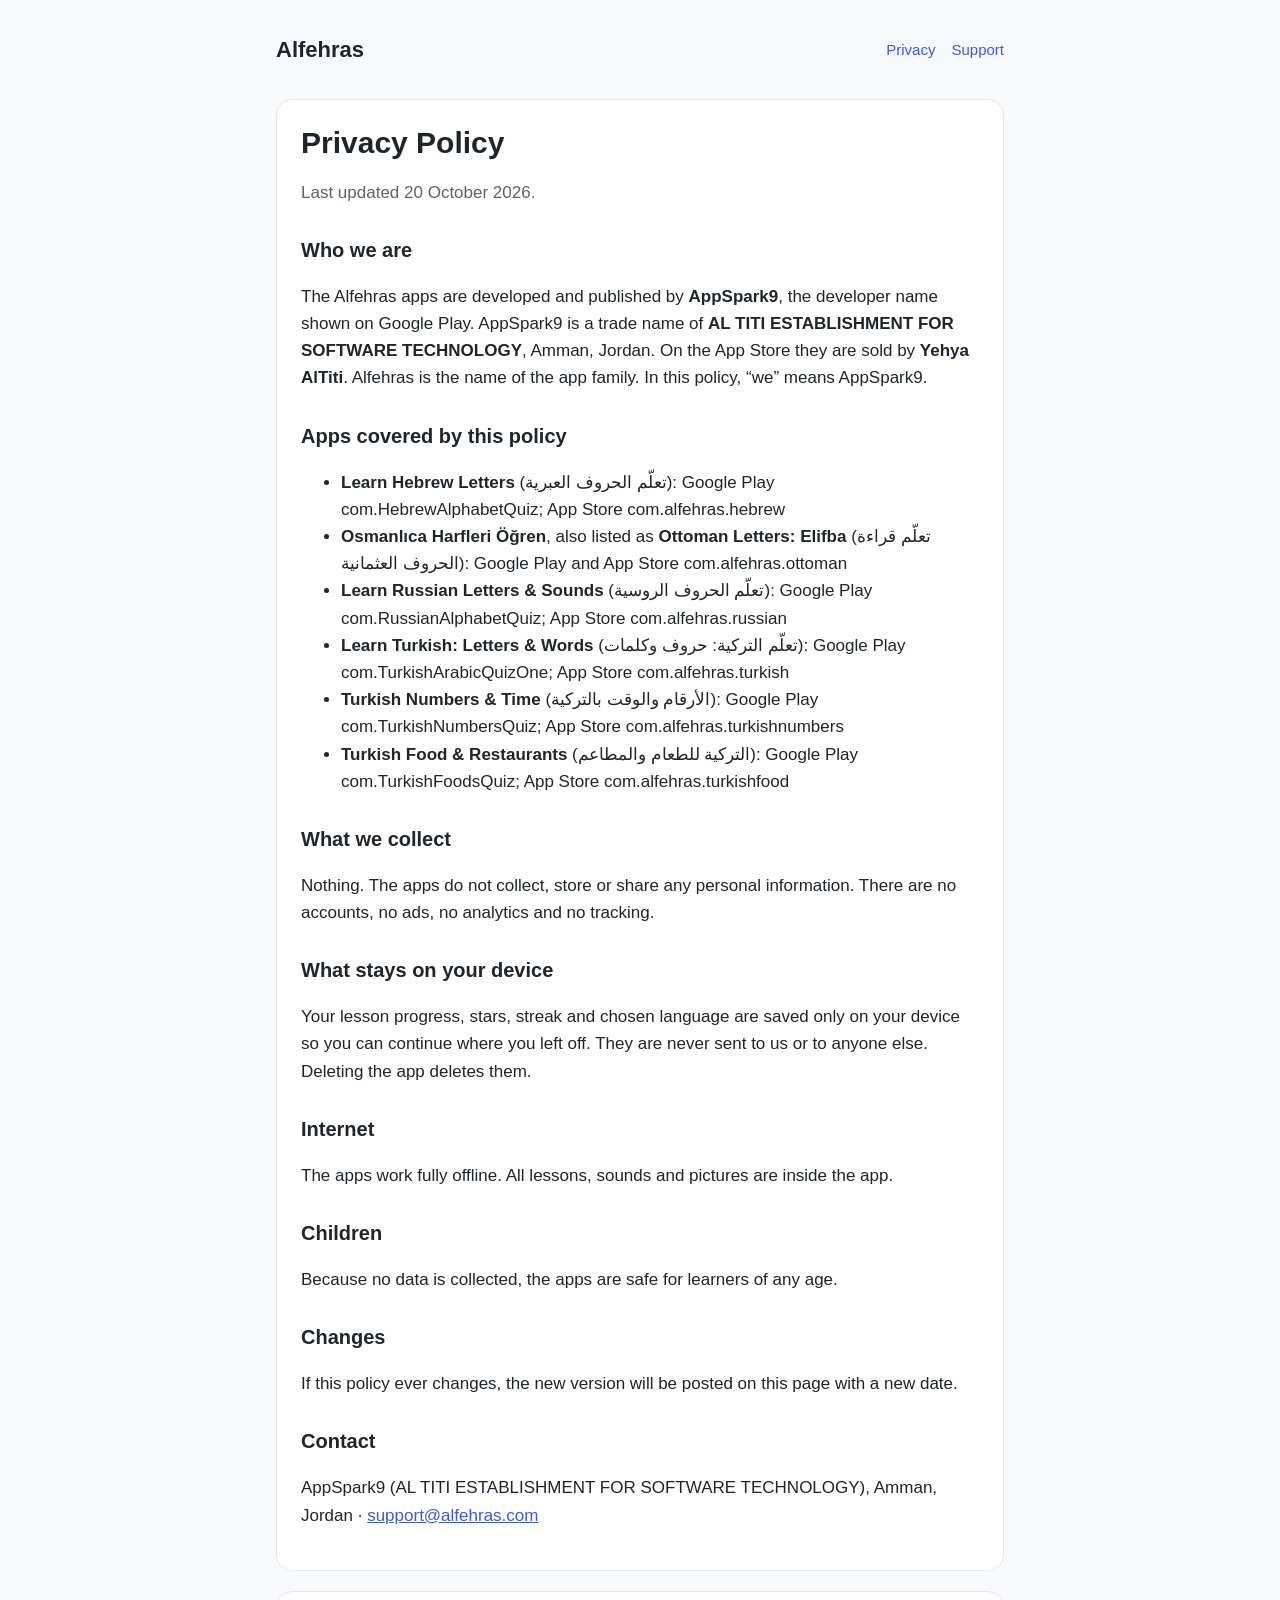
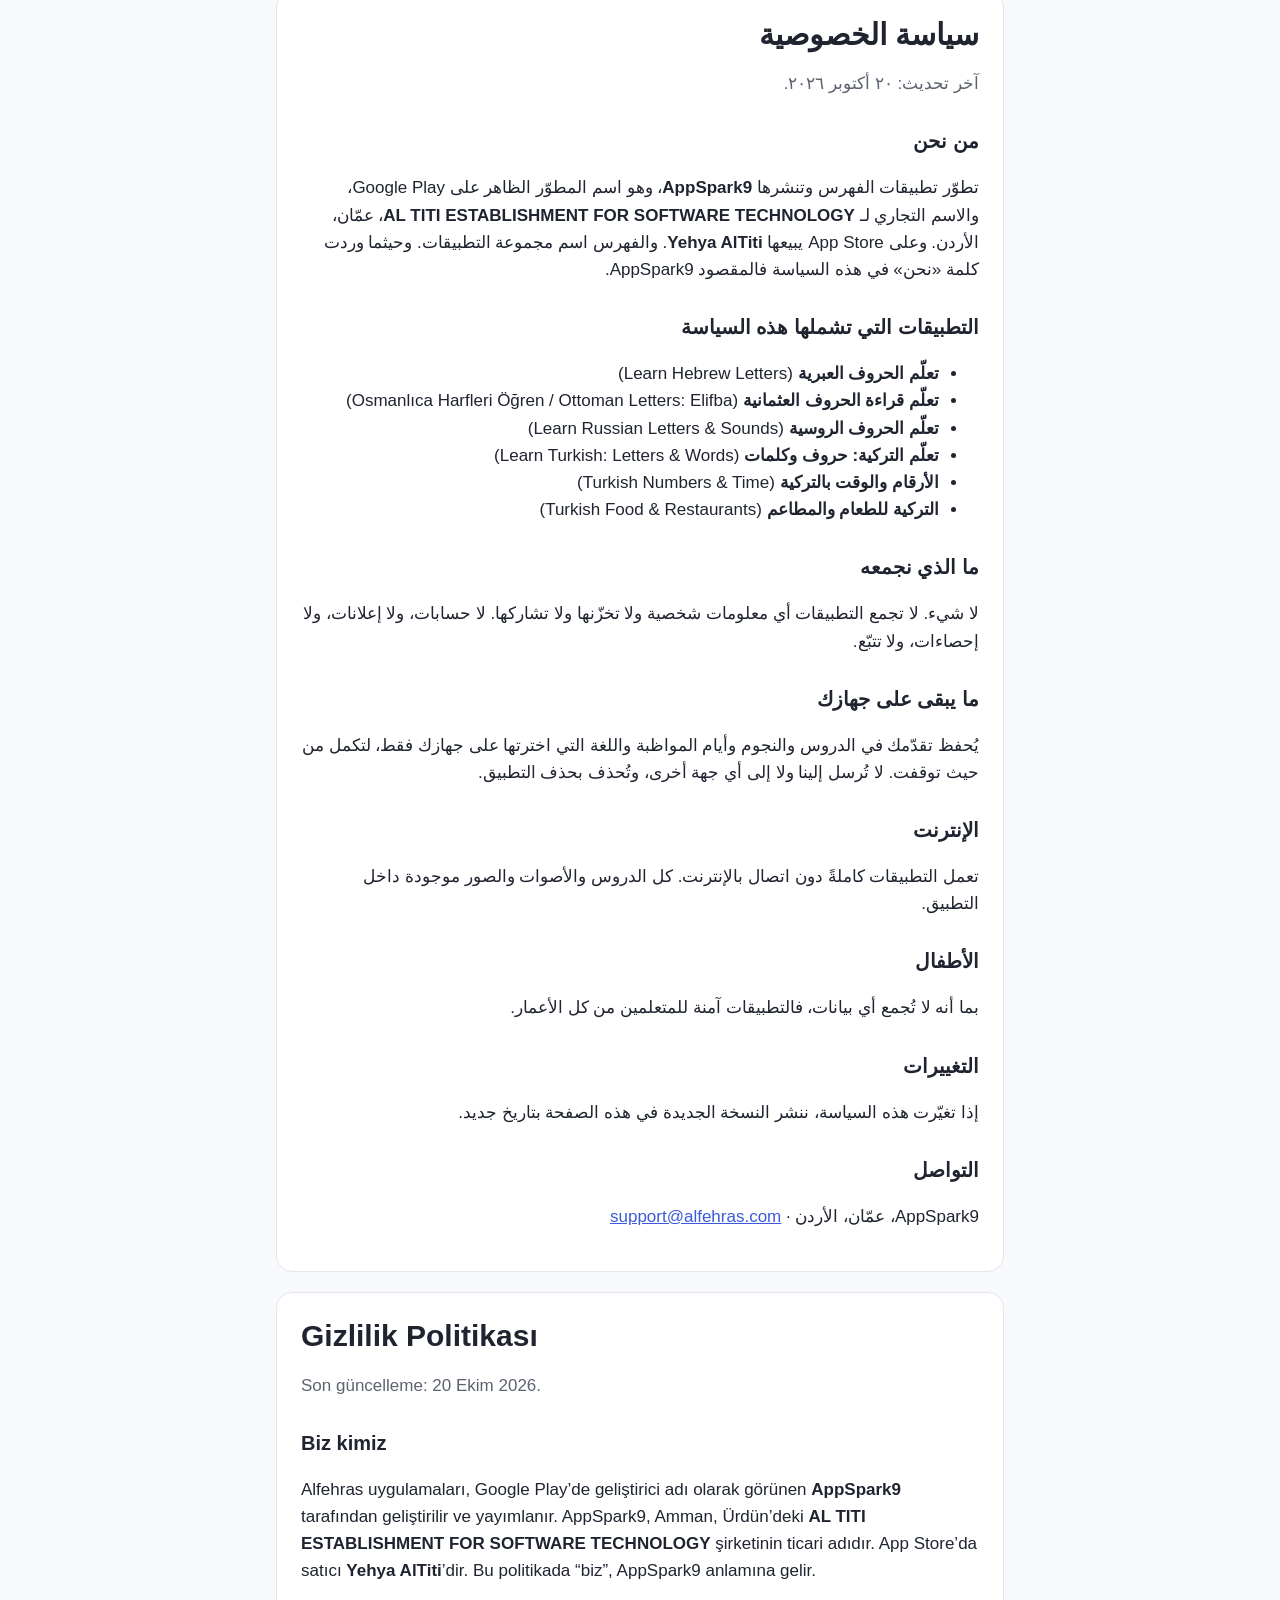
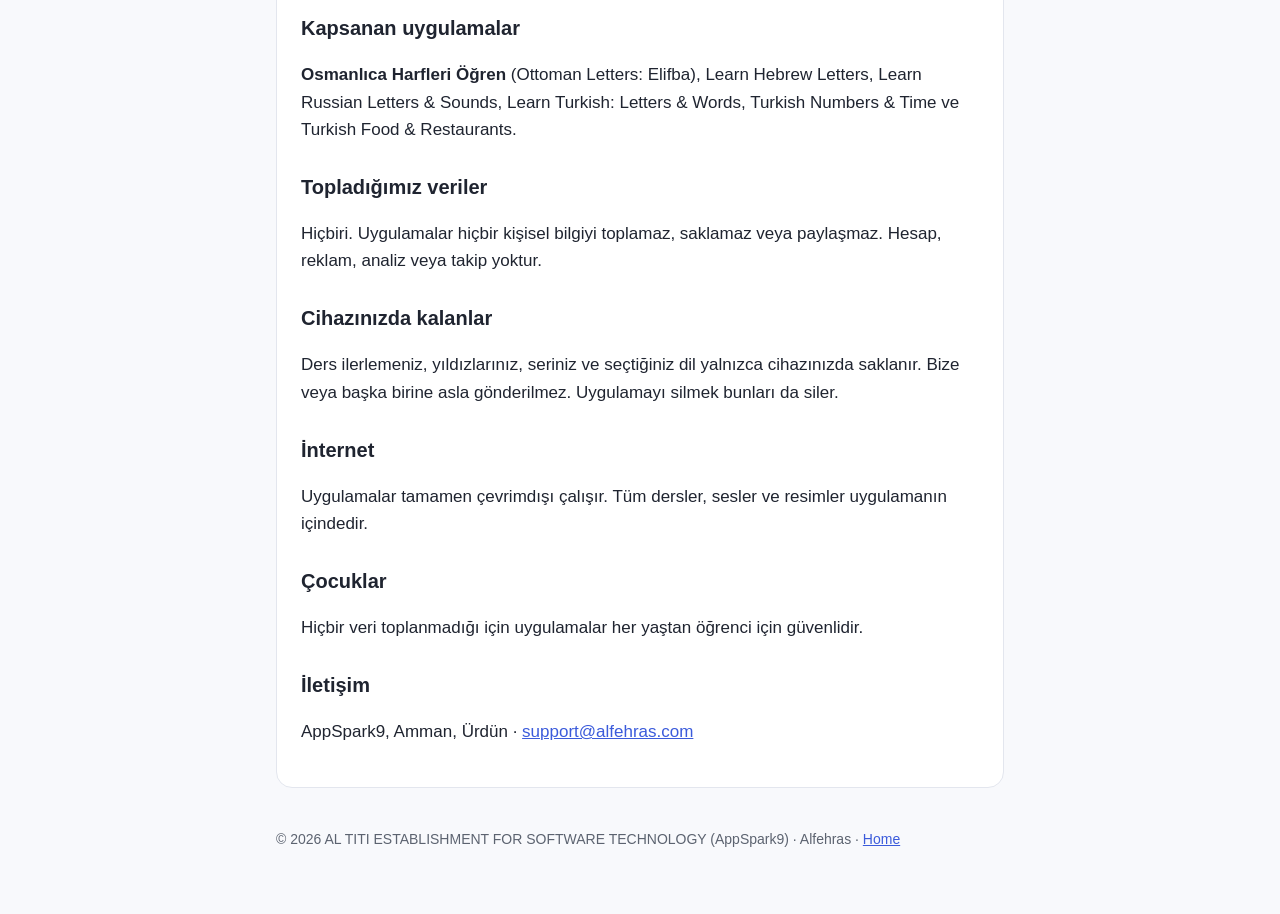
==== privacy/index.html @ f4e6ee9f "Privacy policy: add Turkish Numbers & Time and Turkish Food & Restaurants Co-Authored-By: Claude Opu" ====
<!doctype html>
<html lang="en">
<head>
<meta charset="utf-8">
<meta name="viewport" content="width=device-width, initial-scale=1">
<title>Privacy Policy</title>
<meta name="description" content="Privacy policy for the Alfehras learning apps by AppSpark9: Learn Hebrew Letters, Osmanlıca Harfleri Öğren (Ottoman Letters: Elifba), Learn Russian Letters & Sounds, Learn Turkish: Letters & Words, Turkish Numbers & Time, Turkish Food & Restaurants.">
<link rel="stylesheet" href="/style.css">
</head>
<body>
<main>
<header><a class="brand" href="/">Alfehras</a><nav><a href="/privacy/">Privacy</a><a href="/support/">Support</a></nav></header>

<section class="lang" lang="en">
<h1>Privacy Policy</h1>
<p class="muted">Last updated 20 October 2026.</p>
<h2>Who we are</h2>
<p>The Alfehras apps are developed and published by <strong>AppSpark9</strong>, the developer name shown on Google Play. AppSpark9 is a trade name of <strong>AL TITI ESTABLISHMENT FOR SOFTWARE TECHNOLOGY</strong>, Amman, Jordan. On the App Store they are sold by <strong>Yehya AlTiti</strong>. Alfehras is the name of the app family. In this policy, “we” means AppSpark9.</p>
<h2>Apps covered by this policy</h2>
<ul>
<li><strong>Learn Hebrew Letters</strong> (<span lang="ar" dir="rtl">تعلّم الحروف العبرية</span>): Google Play com.HebrewAlphabetQuiz; App Store com.alfehras.hebrew</li>
<li><strong>Osmanlıca Harfleri Öğren</strong>, also listed as <strong>Ottoman Letters: Elifba</strong> (<span lang="ar" dir="rtl">تعلّم قراءة الحروف العثمانية</span>): Google Play and App Store com.alfehras.ottoman</li>
<li><strong>Learn Russian Letters &amp; Sounds</strong> (<span lang="ar" dir="rtl">تعلّم الحروف الروسية</span>): Google Play com.RussianAlphabetQuiz; App Store com.alfehras.russian</li>
<li><strong>Learn Turkish: Letters &amp; Words</strong> (<span lang="ar" dir="rtl">تعلّم التركية: حروف وكلمات</span>): Google Play com.TurkishArabicQuizOne; App Store com.alfehras.turkish</li>
<li><strong>Turkish Numbers &amp; Time</strong> (<span lang="ar" dir="rtl">الأرقام والوقت بالتركية</span>): Google Play com.TurkishNumbersQuiz; App Store com.alfehras.turkishnumbers</li>
<li><strong>Turkish Food &amp; Restaurants</strong> (<span lang="ar" dir="rtl">التركية للطعام والمطاعم</span>): Google Play com.TurkishFoodsQuiz; App Store com.alfehras.turkishfood</li>
</ul>
<h2>What we collect</h2>
<p>Nothing. The apps do not collect, store or share any personal information. There are no accounts, no ads, no analytics and no tracking.</p>
<h2>What stays on your device</h2>
<p>Your lesson progress, stars, streak and chosen language are saved only on your device so you can continue where you left off. They are never sent to us or to anyone else. Deleting the app deletes them.</p>
<h2>Internet</h2>
<p>The apps work fully offline. All lessons, sounds and pictures are inside the app.</p>
<h2>Children</h2>
<p>Because no data is collected, the apps are safe for learners of any age.</p>
<h2>Changes</h2>
<p>If this policy ever changes, the new version will be posted on this page with a new date.</p>
<h2>Contact</h2>
<p>AppSpark9 (AL TITI ESTABLISHMENT FOR SOFTWARE TECHNOLOGY), Amman, Jordan · <a href="mailto:support@alfehras.com">support@alfehras.com</a></p>
</section>

<section class="lang" lang="ar" dir="rtl">
<h1>سياسة الخصوصية</h1>
<p class="muted">آخر تحديث: ٢٠ أكتوبر ٢٠٢٦.</p>
<h2>من نحن</h2>
<p>تطوّر تطبيقات الفهرس وتنشرها <strong>AppSpark9</strong>، وهو اسم المطوّر الظاهر على Google Play، والاسم التجاري لـ <strong>AL TITI ESTABLISHMENT FOR SOFTWARE TECHNOLOGY</strong>، عمّان، الأردن. وعلى App Store يبيعها <strong>Yehya AlTiti</strong>. والفهرس اسم مجموعة التطبيقات. وحيثما وردت كلمة «نحن» في هذه السياسة فالمقصود AppSpark9.</p>
<h2>التطبيقات التي تشملها هذه السياسة</h2>
<ul>
<li><strong>تعلّم الحروف العبرية</strong> (Learn Hebrew Letters)</li>
<li><strong>تعلّم قراءة الحروف العثمانية</strong> (Osmanlıca Harfleri Öğren / Ottoman Letters: Elifba)</li>
<li><strong>تعلّم الحروف الروسية</strong> (Learn Russian Letters &amp; Sounds)</li>
<li><strong>تعلّم التركية: حروف وكلمات</strong> (Learn Turkish: Letters &amp; Words)</li>
<li><strong>الأرقام والوقت بالتركية</strong> (Turkish Numbers &amp; Time)</li>
<li><strong>التركية للطعام والمطاعم</strong> (Turkish Food &amp; Restaurants)</li>
</ul>
<h2>ما الذي نجمعه</h2>
<p>لا شيء. لا تجمع التطبيقات أي معلومات شخصية ولا تخزّنها ولا تشاركها. لا حسابات، ولا إعلانات، ولا إحصاءات، ولا تتبّع.</p>
<h2>ما يبقى على جهازك</h2>
<p>يُحفظ تقدّمك في الدروس والنجوم وأيام المواظبة واللغة التي اخترتها على جهازك فقط، لتكمل من حيث توقفت. لا تُرسل إلينا ولا إلى أي جهة أخرى، وتُحذف بحذف التطبيق.</p>
<h2>الإنترنت</h2>
<p>تعمل التطبيقات كاملةً دون اتصال بالإنترنت. كل الدروس والأصوات والصور موجودة داخل التطبيق.</p>
<h2>الأطفال</h2>
<p>بما أنه لا تُجمع أي بيانات، فالتطبيقات آمنة للمتعلمين من كل الأعمار.</p>
<h2>التغييرات</h2>
<p>إذا تغيّرت هذه السياسة، ننشر النسخة الجديدة في هذه الصفحة بتاريخ جديد.</p>
<h2>التواصل</h2>
<p>AppSpark9، عمّان، الأردن · <a href="mailto:support@alfehras.com">support@alfehras.com</a></p>
</section>

<section class="lang" lang="tr">
<h1>Gizlilik Politikası</h1>
<p class="muted">Son güncelleme: 20 Ekim 2026.</p>
<h2>Biz kimiz</h2>
<p>Alfehras uygulamaları, Google Play’de geliştirici adı olarak görünen <strong>AppSpark9</strong> tarafından geliştirilir ve yayımlanır. AppSpark9, Amman, Ürdün’deki <strong>AL TITI ESTABLISHMENT FOR SOFTWARE TECHNOLOGY</strong> şirketinin ticari adıdır. App Store’da satıcı <strong>Yehya AlTiti</strong>’dir. Bu politikada “biz”, AppSpark9 anlamına gelir.</p>
<h2>Kapsanan uygulamalar</h2>
<p><strong>Osmanlıca Harfleri Öğren</strong> (Ottoman Letters: Elifba), Learn Hebrew Letters, Learn Russian Letters &amp; Sounds, Learn Turkish: Letters &amp; Words, Turkish Numbers &amp; Time ve Turkish Food &amp; Restaurants.</p>
<h2>Topladığımız veriler</h2>
<p>Hiçbiri. Uygulamalar hiçbir kişisel bilgiyi toplamaz, saklamaz veya paylaşmaz. Hesap, reklam, analiz veya takip yoktur.</p>
<h2>Cihazınızda kalanlar</h2>
<p>Ders ilerlemeniz, yıldızlarınız, seriniz ve seçtiğiniz dil yalnızca cihazınızda saklanır. Bize veya başka birine asla gönderilmez. Uygulamayı silmek bunları da siler.</p>
<h2>İnternet</h2>
<p>Uygulamalar tamamen çevrimdışı çalışır. Tüm dersler, sesler ve resimler uygulamanın içindedir.</p>
<h2>Çocuklar</h2>
<p>Hiçbir veri toplanmadığı için uygulamalar her yaştan öğrenci için güvenlidir.</p>
<h2>İletişim</h2>
<p>AppSpark9, Amman, Ürdün · <a href="mailto:support@alfehras.com">support@alfehras.com</a></p>
</section>

<footer>© 2026 AL TITI ESTABLISHMENT FOR SOFTWARE TECHNOLOGY (AppSpark9) · Alfehras · <a href="/">Home</a></footer>
</main>
</body>
</html>
---- style.css ----
:root { --blue: #3b5bdb; --ink: #1f2430; --muted: #5c6370; --soft: #e7ecff; --bg: #f8f9fc; --card: #fff; --line: #e3e6ee; }
@media (prefers-color-scheme: dark) {
  :root { --ink: #eef0f6; --muted: #a3a9b6; --soft: #26305a; --bg: #12151d; --card: #1b1f2a; --line: #2c3240; --blue: #7d96f0; }
}
* { box-sizing: border-box; }
body { margin: 0; background: var(--bg); color: var(--ink); font: 17px/1.6 -apple-system, "Segoe UI", Roboto, Arial, sans-serif; }
main { max-width: 760px; margin: 0 auto; padding: 32px 16px 64px; }
header { display: flex; align-items: center; justify-content: space-between; gap: 12px; margin-bottom: 32px; }
header a.brand { color: var(--ink); text-decoration: none; font-weight: 700; font-size: 22px; }
nav a { color: var(--blue); text-decoration: none; margin-inline-start: 16px; font-size: 15px; }
h1 { font-size: 30px; line-height: 1.25; margin: 0 0 8px; }
h2 { font-size: 20px; margin: 28px 0 8px; }
p, li { color: var(--ink); }
.muted { color: var(--muted); }
.lang { background: var(--card); border: 1px solid var(--line); border-radius: 16px; padding: 24px; margin: 20px 0; }
.lang[dir="rtl"] { font-family: -apple-system, "Geeza Pro", Tahoma, Arial, sans-serif; }
.apps { display: grid; gap: 12px; padding: 0; list-style: none; }
.apps li { display: flex; align-items: center; gap: 14px; background: var(--card); border: 1px solid var(--line); border-radius: 14px; padding: 14px; }
.apps .glyph { flex: none; width: 52px; height: 52px; border-radius: 12px; background: var(--soft); color: var(--blue); display: grid; place-items: center; font-size: 28px; font-weight: 700; }
.apps .soon { color: var(--muted); font-size: 14px; }
a { color: var(--blue); }
footer { margin-top: 40px; color: var(--muted); font-size: 14px; }
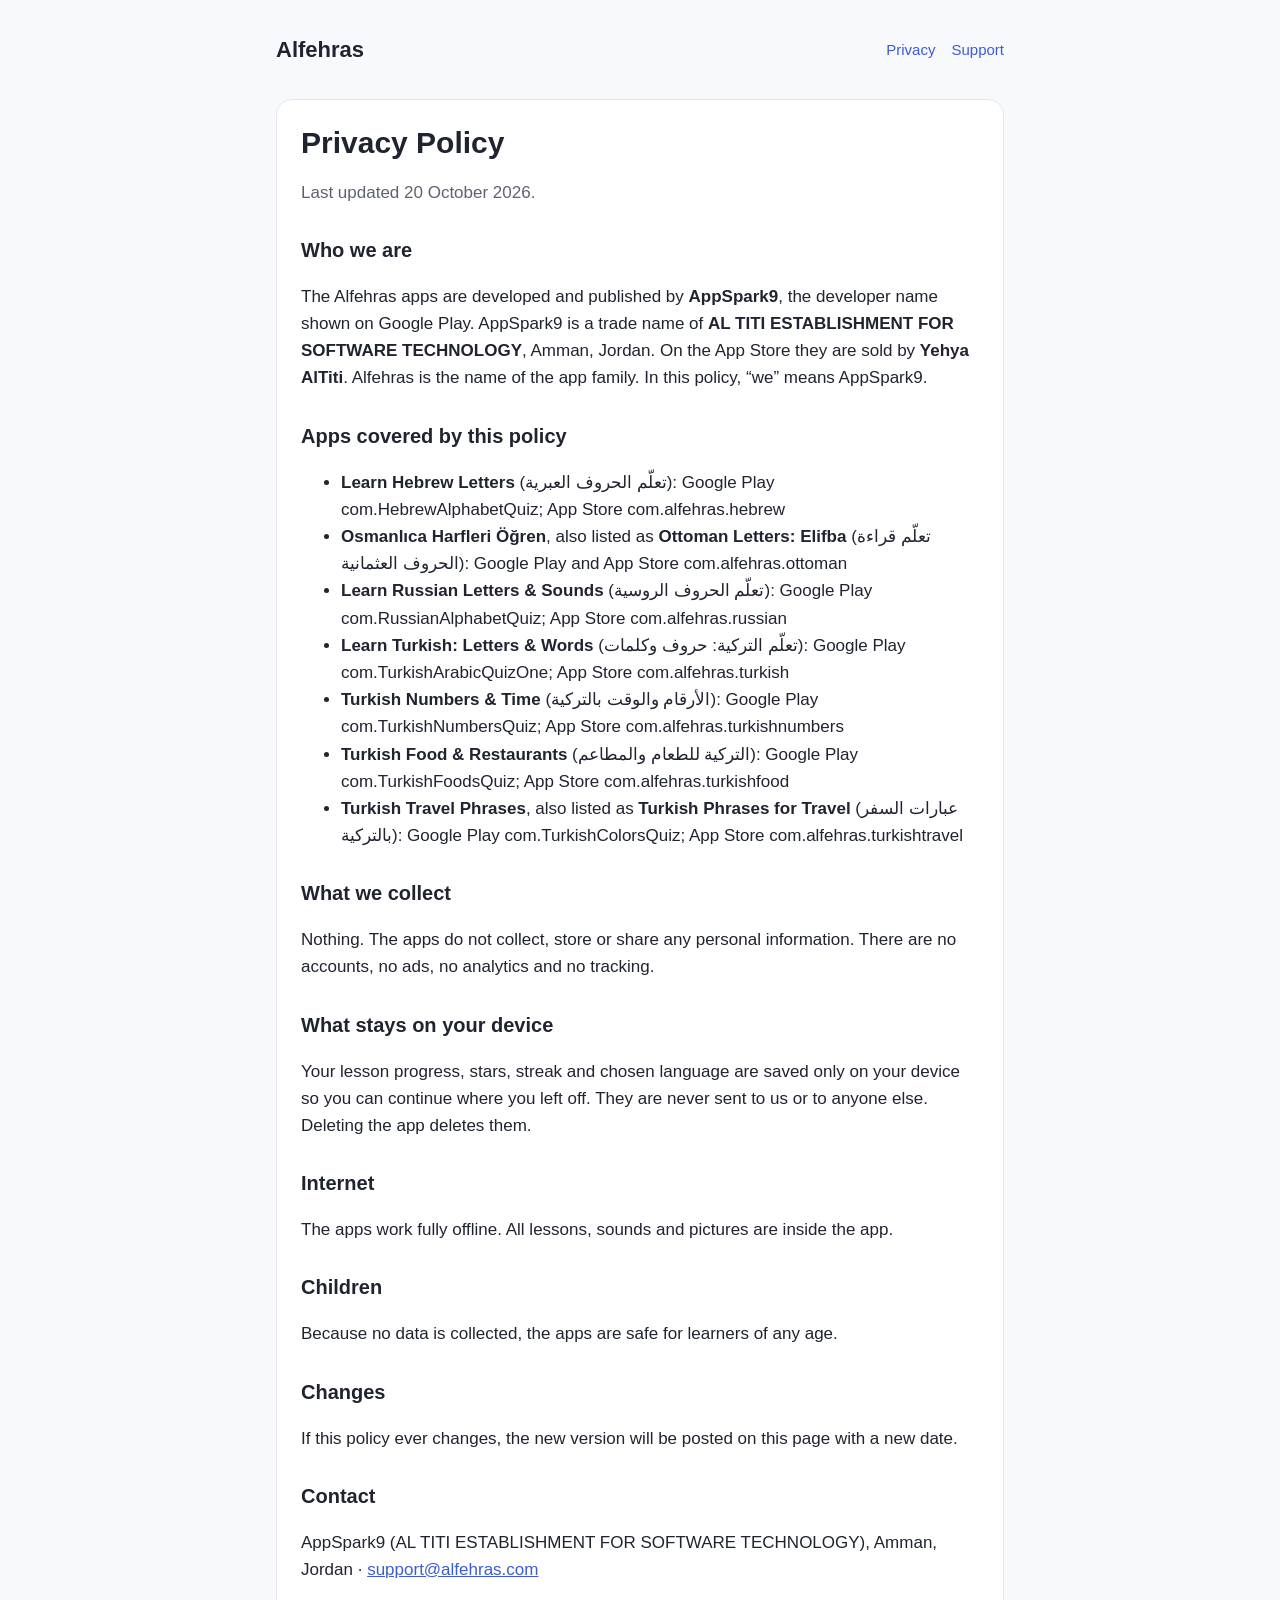
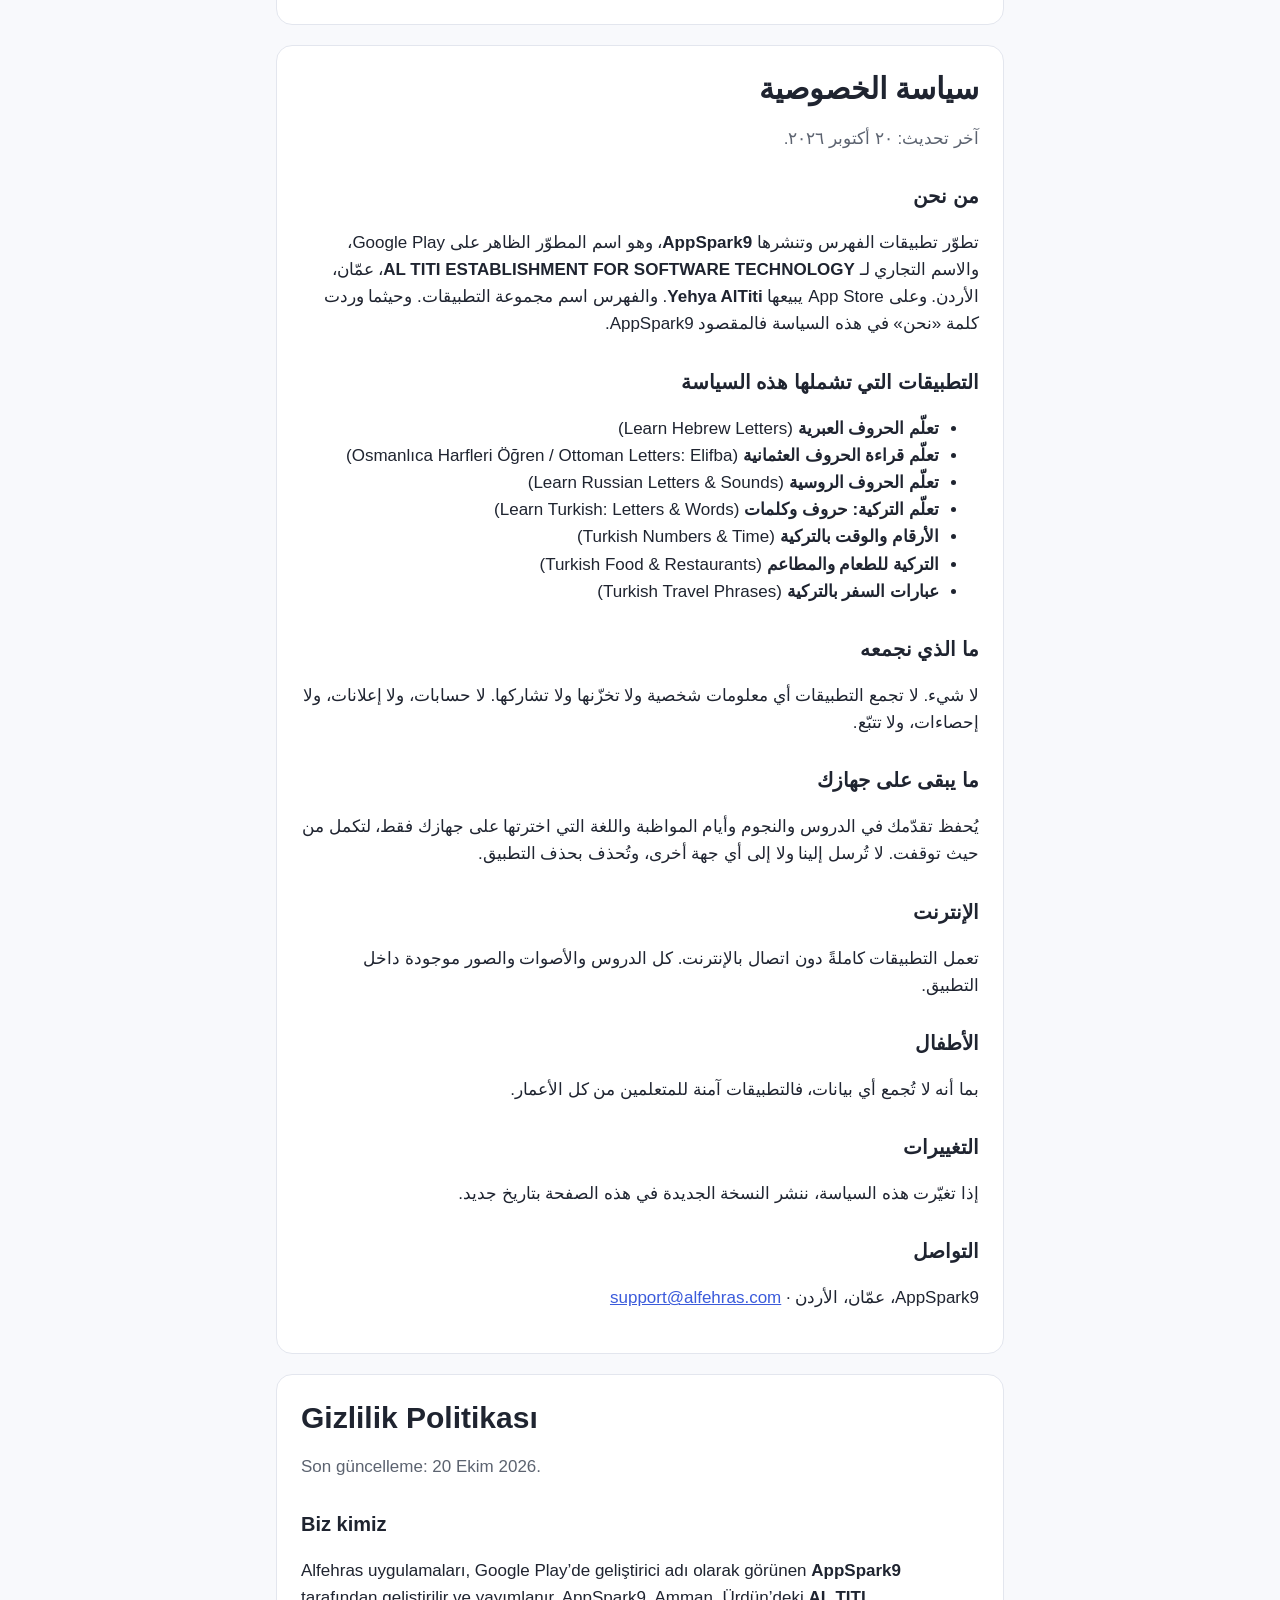
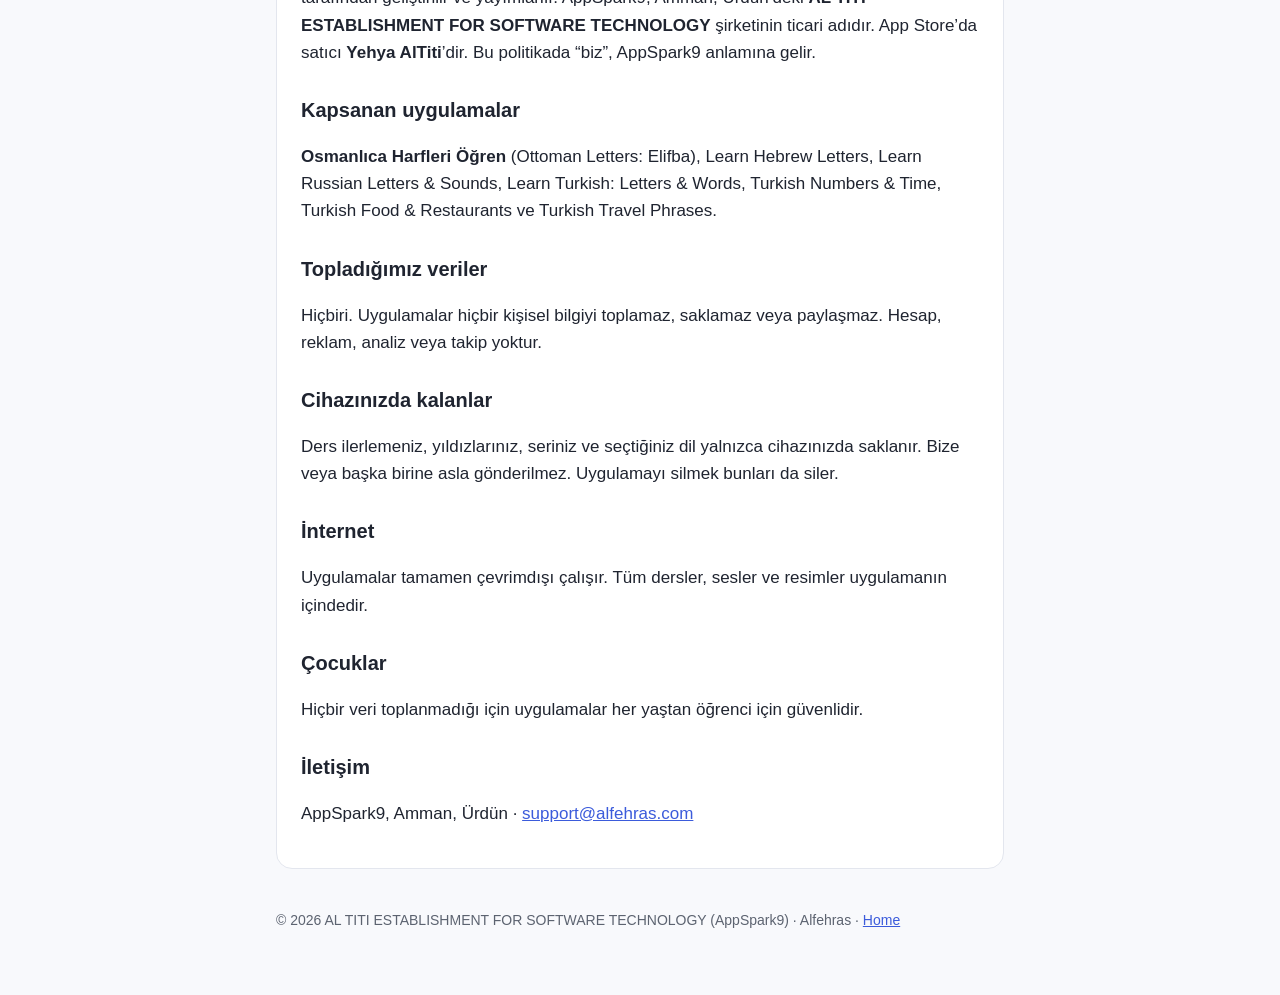
==== commit d30c55fd: "Privacy: add Turkish Travel Phrases Co-Authored-By: Claude Opus 5.5 (1M context) <noreply@anthropic." ====
--- a/privacy/index.html
+++ b/privacy/index.html
@@ -4,7 +4,7 @@
 <meta charset="utf-8">
 <meta name="viewport" content="width=device-width, initial-scale=1">
 <title>Privacy Policy</title>
-<meta name="description" content="Privacy policy for the Alfehras learning apps by AppSpark9: Learn Hebrew Letters, Osmanlıca Harfleri Öğren (Ottoman Letters: Elifba), Learn Russian Letters & Sounds, Learn Turkish: Letters & Words, Turkish Numbers & Time, Turkish Food & Restaurants.">
+<meta name="description" content="Privacy policy for the Alfehras learning apps by AppSpark9: Learn Hebrew Letters, Osmanlıca Harfleri Öğren (Ottoman Letters: Elifba), Learn Russian Letters & Sounds, Learn Turkish: Letters & Words, Turkish Numbers & Time, Turkish Food & Restaurants, Turkish Travel Phrases.">
 <link rel="stylesheet" href="/style.css">
 </head>
 <body>
@@ -24,6 +24,7 @@
 <li><strong>Learn Turkish: Letters &amp; Words</strong> (<span lang="ar" dir="rtl">تعلّم التركية: حروف وكلمات</span>): Google Play com.TurkishArabicQuizOne; App Store com.alfehras.turkish</li>
 <li><strong>Turkish Numbers &amp; Time</strong> (<span lang="ar" dir="rtl">الأرقام والوقت بالتركية</span>): Google Play com.TurkishNumbersQuiz; App Store com.alfehras.turkishnumbers</li>
 <li><strong>Turkish Food &amp; Restaurants</strong> (<span lang="ar" dir="rtl">التركية للطعام والمطاعم</span>): Google Play com.TurkishFoodsQuiz; App Store com.alfehras.turkishfood</li>
+<li><strong>Turkish Travel Phrases</strong>, also listed as <strong>Turkish Phrases for Travel</strong> (<span lang="ar" dir="rtl">عبارات السفر بالتركية</span>): Google Play com.TurkishColorsQuiz; App Store com.alfehras.turkishtravel</li>
 </ul>
 <h2>What we collect</h2>
 <p>Nothing. The apps do not collect, store or share any personal information. There are no accounts, no ads, no analytics and no tracking.</p>
@@ -52,6 +53,7 @@
 <li><strong>تعلّم التركية: حروف وكلمات</strong> (Learn Turkish: Letters &amp; Words)</li>
 <li><strong>الأرقام والوقت بالتركية</strong> (Turkish Numbers &amp; Time)</li>
 <li><strong>التركية للطعام والمطاعم</strong> (Turkish Food &amp; Restaurants)</li>
+<li><strong>عبارات السفر بالتركية</strong> (Turkish Travel Phrases)</li>
 </ul>
 <h2>ما الذي نجمعه</h2>
 <p>لا شيء. لا تجمع التطبيقات أي معلومات شخصية ولا تخزّنها ولا تشاركها. لا حسابات، ولا إعلانات، ولا إحصاءات، ولا تتبّع.</p>
@@ -73,7 +75,7 @@
 <h2>Biz kimiz</h2>
 <p>Alfehras uygulamaları, Google Play’de geliştirici adı olarak görünen <strong>AppSpark9</strong> tarafından geliştirilir ve yayımlanır. AppSpark9, Amman, Ürdün’deki <strong>AL TITI ESTABLISHMENT FOR SOFTWARE TECHNOLOGY</strong> şirketinin ticari adıdır. App Store’da satıcı <strong>Yehya AlTiti</strong>’dir. Bu politikada “biz”, AppSpark9 anlamına gelir.</p>
 <h2>Kapsanan uygulamalar</h2>
-<p><strong>Osmanlıca Harfleri Öğren</strong> (Ottoman Letters: Elifba), Learn Hebrew Letters, Learn Russian Letters &amp; Sounds, Learn Turkish: Letters &amp; Words, Turkish Numbers &amp; Time ve Turkish Food &amp; Restaurants.</p>
+<p><strong>Osmanlıca Harfleri Öğren</strong> (Ottoman Letters: Elifba), Learn Hebrew Letters, Learn Russian Letters &amp; Sounds, Learn Turkish: Letters &amp; Words, Turkish Numbers &amp; Time, Turkish Food &amp; Restaurants ve Turkish Travel Phrases.</p>
 <h2>Topladığımız veriler</h2>
 <p>Hiçbiri. Uygulamalar hiçbir kişisel bilgiyi toplamaz, saklamaz veya paylaşmaz. Hesap, reklam, analiz veya takip yoktur.</p>
 <h2>Cihazınızda kalanlar</h2>
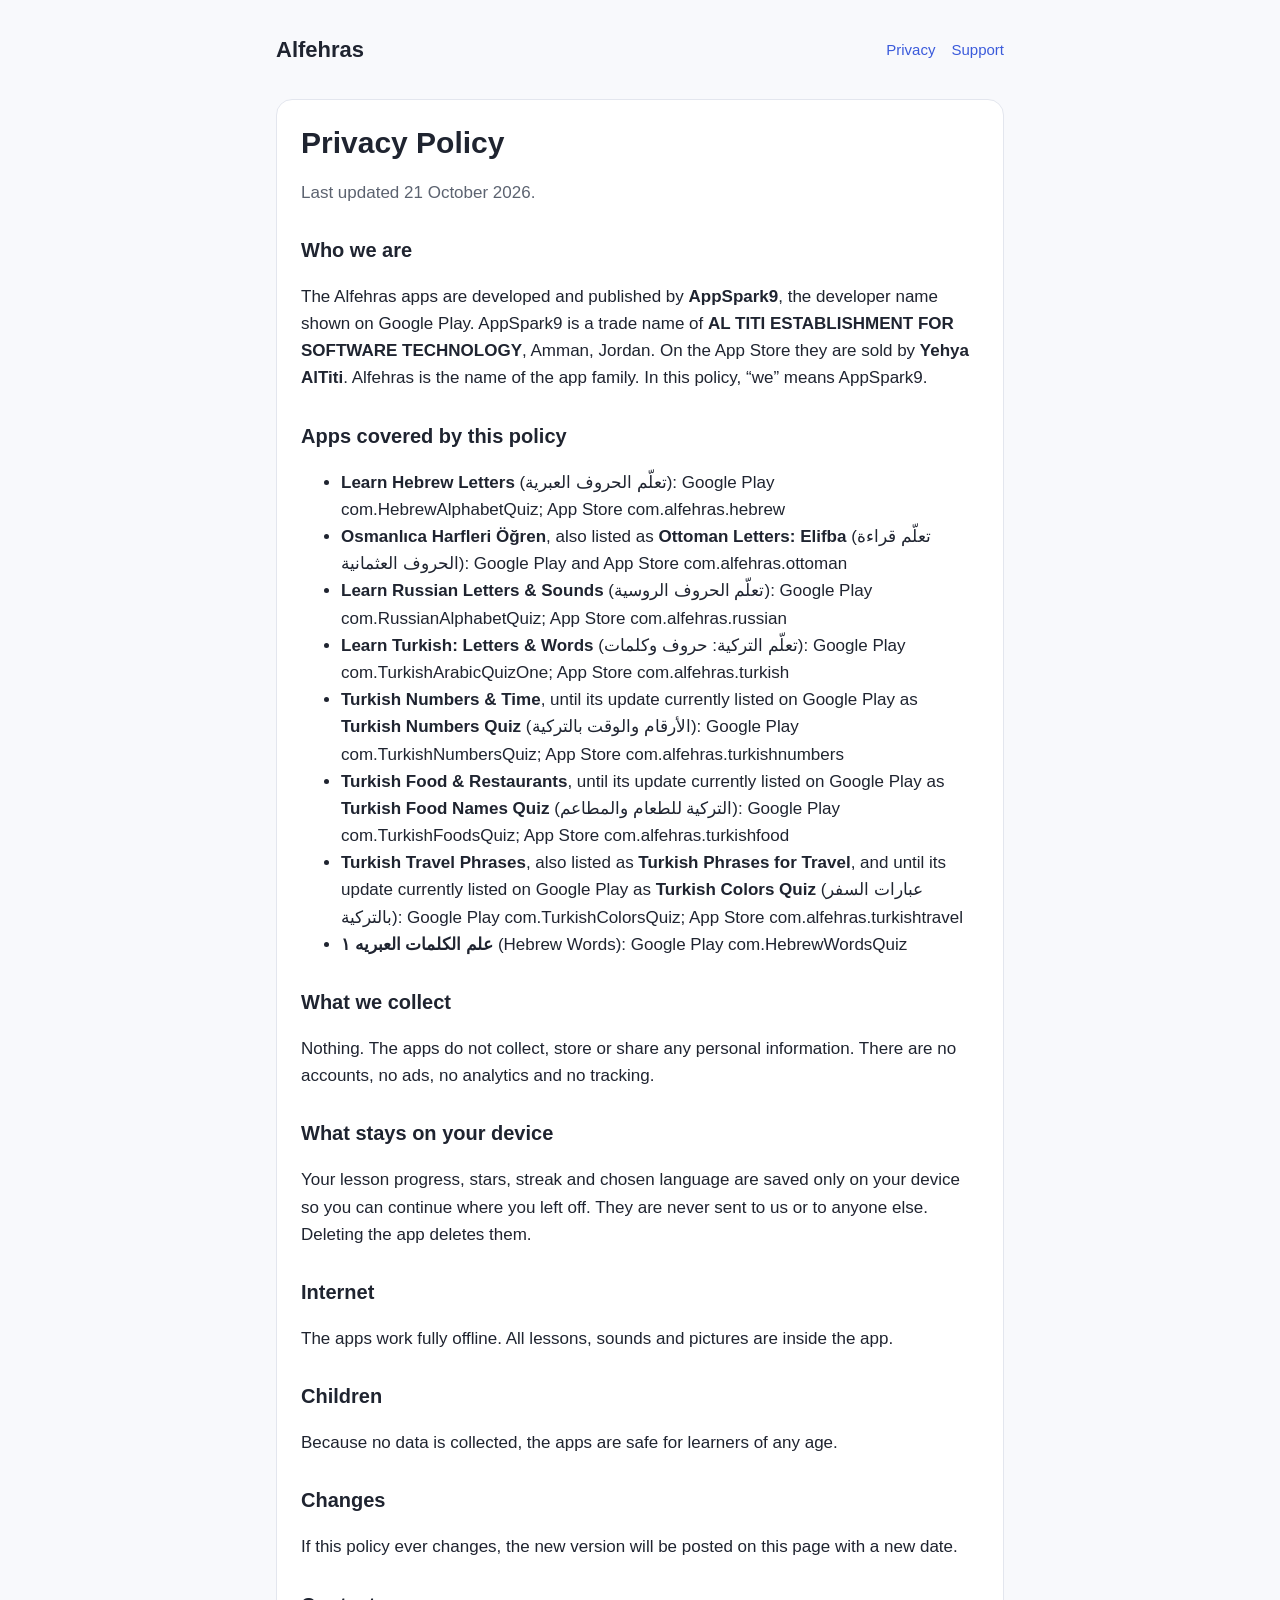
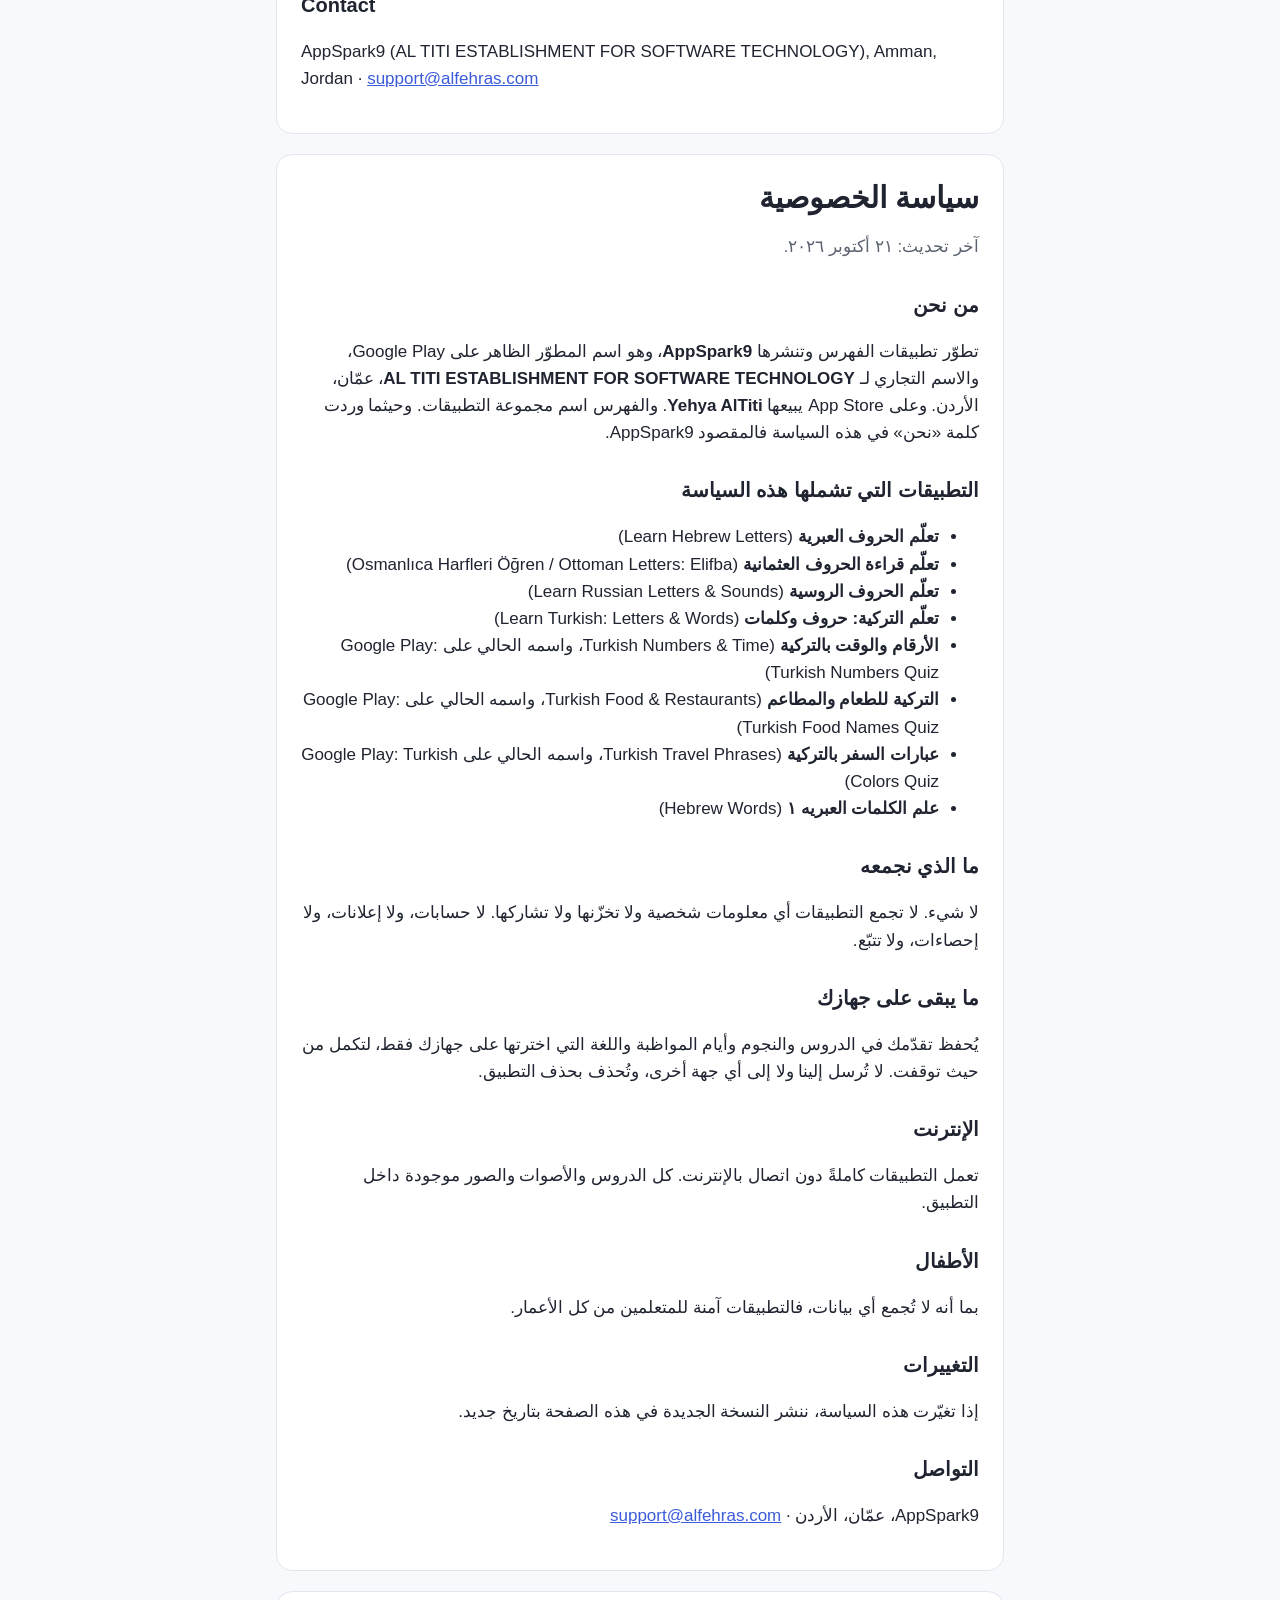
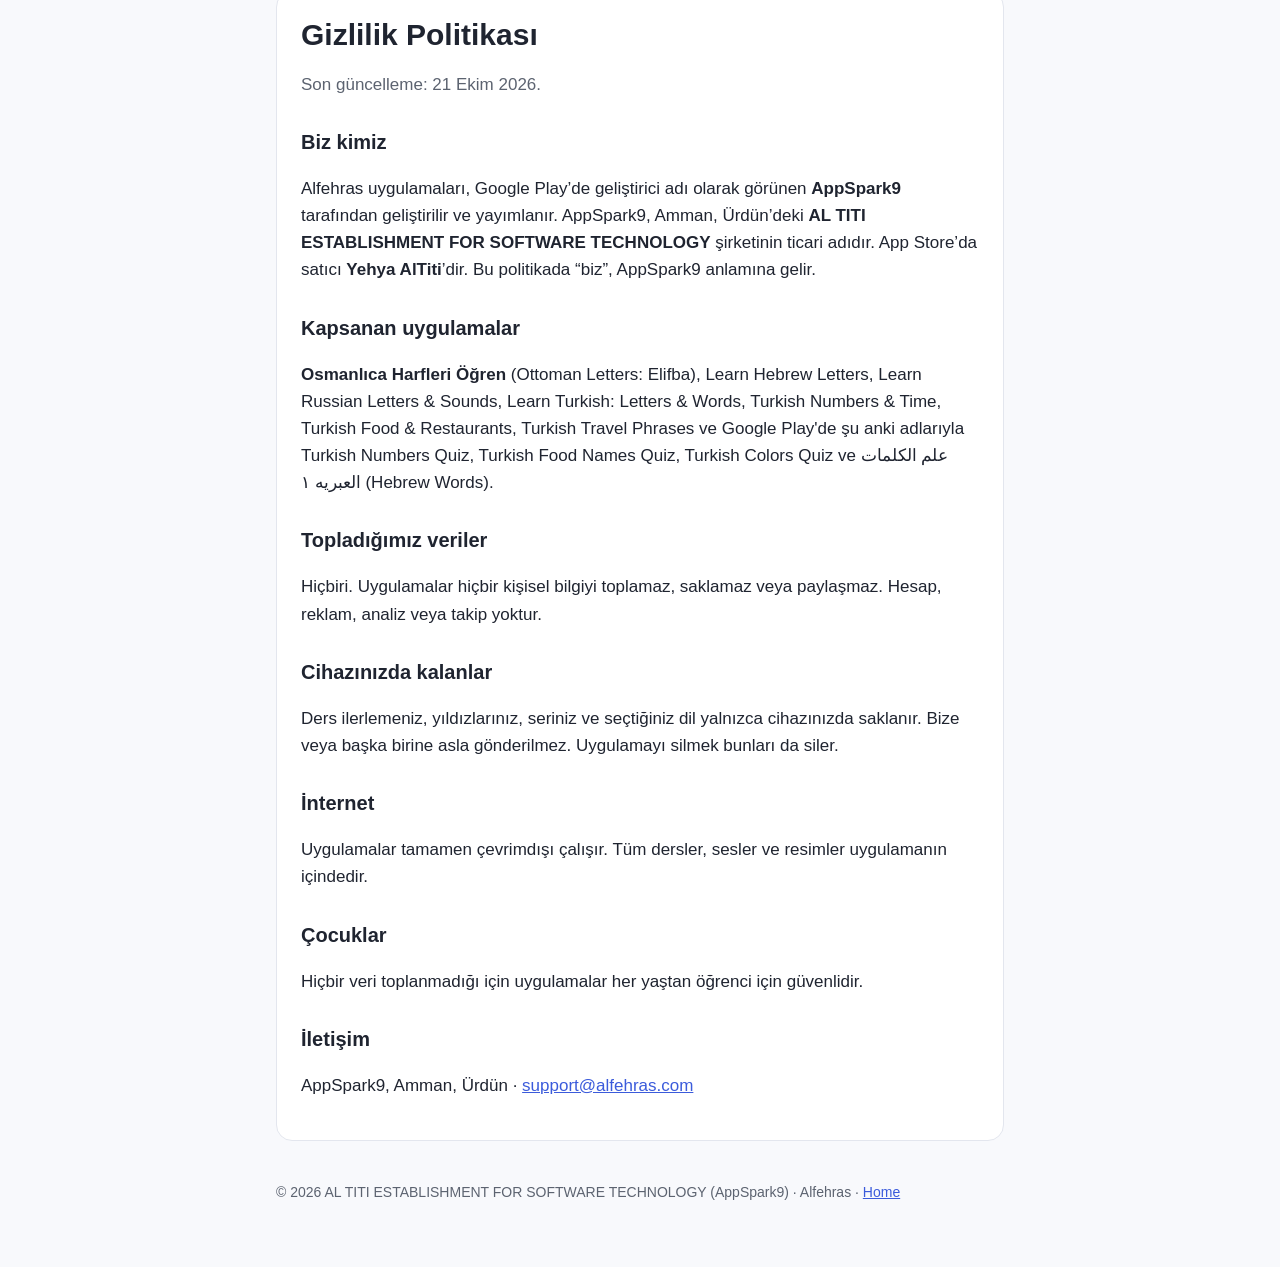
==== commit 0588847a: "Privacy: name the old quiz listings by their current Play titles Co-Authored-By: Claude Opus 5.5 (1M" ====
--- a/privacy/index.html
+++ b/privacy/index.html
@@ -4,7 +4,7 @@
 <meta charset="utf-8">
 <meta name="viewport" content="width=device-width, initial-scale=1">
 <title>Privacy Policy</title>
-<meta name="description" content="Privacy policy for the Alfehras learning apps by AppSpark9: Learn Hebrew Letters, Osmanlıca Harfleri Öğren (Ottoman Letters: Elifba), Learn Russian Letters & Sounds, Learn Turkish: Letters & Words, Turkish Numbers & Time, Turkish Food & Restaurants, Turkish Travel Phrases.">
+<meta name="description" content="Privacy policy for the Alfehras learning apps by AppSpark9: Learn Hebrew Letters, Osmanlıca Harfleri Öğren (Ottoman Letters: Elifba), Learn Russian Letters & Sounds, Learn Turkish: Letters & Words, Turkish Numbers & Time, Turkish Food & Restaurants, Turkish Travel Phrases, Turkish Numbers Quiz, Turkish Food Names Quiz, Turkish Colors Quiz, Hebrew Words.">
 <link rel="stylesheet" href="/style.css">
 </head>
 <body>
@@ -13,7 +13,7 @@
 
 <section class="lang" lang="en">
 <h1>Privacy Policy</h1>
-<p class="muted">Last updated 20 October 2026.</p>
+<p class="muted">Last updated 21 October 2026.</p>
 <h2>Who we are</h2>
 <p>The Alfehras apps are developed and published by <strong>AppSpark9</strong>, the developer name shown on Google Play. AppSpark9 is a trade name of <strong>AL TITI ESTABLISHMENT FOR SOFTWARE TECHNOLOGY</strong>, Amman, Jordan. On the App Store they are sold by <strong>Yehya AlTiti</strong>. Alfehras is the name of the app family. In this policy, “we” means AppSpark9.</p>
 <h2>Apps covered by this policy</h2>
@@ -22,9 +22,10 @@
 <li><strong>Osmanlıca Harfleri Öğren</strong>, also listed as <strong>Ottoman Letters: Elifba</strong> (<span lang="ar" dir="rtl">تعلّم قراءة الحروف العثمانية</span>): Google Play and App Store com.alfehras.ottoman</li>
 <li><strong>Learn Russian Letters &amp; Sounds</strong> (<span lang="ar" dir="rtl">تعلّم الحروف الروسية</span>): Google Play com.RussianAlphabetQuiz; App Store com.alfehras.russian</li>
 <li><strong>Learn Turkish: Letters &amp; Words</strong> (<span lang="ar" dir="rtl">تعلّم التركية: حروف وكلمات</span>): Google Play com.TurkishArabicQuizOne; App Store com.alfehras.turkish</li>
-<li><strong>Turkish Numbers &amp; Time</strong> (<span lang="ar" dir="rtl">الأرقام والوقت بالتركية</span>): Google Play com.TurkishNumbersQuiz; App Store com.alfehras.turkishnumbers</li>
-<li><strong>Turkish Food &amp; Restaurants</strong> (<span lang="ar" dir="rtl">التركية للطعام والمطاعم</span>): Google Play com.TurkishFoodsQuiz; App Store com.alfehras.turkishfood</li>
-<li><strong>Turkish Travel Phrases</strong>, also listed as <strong>Turkish Phrases for Travel</strong> (<span lang="ar" dir="rtl">عبارات السفر بالتركية</span>): Google Play com.TurkishColorsQuiz; App Store com.alfehras.turkishtravel</li>
+<li><strong>Turkish Numbers &amp; Time</strong>, until its update currently listed on Google Play as <strong>Turkish Numbers Quiz</strong> (<span lang="ar" dir="rtl">الأرقام والوقت بالتركية</span>): Google Play com.TurkishNumbersQuiz; App Store com.alfehras.turkishnumbers</li>
+<li><strong>Turkish Food &amp; Restaurants</strong>, until its update currently listed on Google Play as <strong>Turkish Food Names Quiz</strong> (<span lang="ar" dir="rtl">التركية للطعام والمطاعم</span>): Google Play com.TurkishFoodsQuiz; App Store com.alfehras.turkishfood</li>
+<li><strong>Turkish Travel Phrases</strong>, also listed as <strong>Turkish Phrases for Travel</strong>, and until its update currently listed on Google Play as <strong>Turkish Colors Quiz</strong> (<span lang="ar" dir="rtl">عبارات السفر بالتركية</span>): Google Play com.TurkishColorsQuiz; App Store com.alfehras.turkishtravel</li>
+<li><strong><span lang="ar" dir="rtl">علم الكلمات العبريه ١</span></strong> (Hebrew Words): Google Play com.HebrewWordsQuiz</li>
 </ul>
 <h2>What we collect</h2>
 <p>Nothing. The apps do not collect, store or share any personal information. There are no accounts, no ads, no analytics and no tracking.</p>
@@ -42,7 +43,7 @@
 
 <section class="lang" lang="ar" dir="rtl">
 <h1>سياسة الخصوصية</h1>
-<p class="muted">آخر تحديث: ٢٠ أكتوبر ٢٠٢٦.</p>
+<p class="muted">آخر تحديث: ٢١ أكتوبر ٢٠٢٦.</p>
 <h2>من نحن</h2>
 <p>تطوّر تطبيقات الفهرس وتنشرها <strong>AppSpark9</strong>، وهو اسم المطوّر الظاهر على Google Play، والاسم التجاري لـ <strong>AL TITI ESTABLISHMENT FOR SOFTWARE TECHNOLOGY</strong>، عمّان، الأردن. وعلى App Store يبيعها <strong>Yehya AlTiti</strong>. والفهرس اسم مجموعة التطبيقات. وحيثما وردت كلمة «نحن» في هذه السياسة فالمقصود AppSpark9.</p>
 <h2>التطبيقات التي تشملها هذه السياسة</h2>
@@ -51,9 +52,10 @@
 <li><strong>تعلّم قراءة الحروف العثمانية</strong> (Osmanlıca Harfleri Öğren / Ottoman Letters: Elifba)</li>
 <li><strong>تعلّم الحروف الروسية</strong> (Learn Russian Letters &amp; Sounds)</li>
 <li><strong>تعلّم التركية: حروف وكلمات</strong> (Learn Turkish: Letters &amp; Words)</li>
-<li><strong>الأرقام والوقت بالتركية</strong> (Turkish Numbers &amp; Time)</li>
-<li><strong>التركية للطعام والمطاعم</strong> (Turkish Food &amp; Restaurants)</li>
-<li><strong>عبارات السفر بالتركية</strong> (Turkish Travel Phrases)</li>
+<li><strong>الأرقام والوقت بالتركية</strong> (Turkish Numbers &amp; Time، واسمه الحالي على Google Play: Turkish Numbers Quiz)</li>
+<li><strong>التركية للطعام والمطاعم</strong> (Turkish Food &amp; Restaurants، واسمه الحالي على Google Play: Turkish Food Names Quiz)</li>
+<li><strong>عبارات السفر بالتركية</strong> (Turkish Travel Phrases، واسمه الحالي على Google Play: Turkish Colors Quiz)</li>
+<li><strong>علم الكلمات العبريه ١</strong> (Hebrew Words)</li>
 </ul>
 <h2>ما الذي نجمعه</h2>
 <p>لا شيء. لا تجمع التطبيقات أي معلومات شخصية ولا تخزّنها ولا تشاركها. لا حسابات، ولا إعلانات، ولا إحصاءات، ولا تتبّع.</p>
@@ -71,11 +73,11 @@
 
 <section class="lang" lang="tr">
 <h1>Gizlilik Politikası</h1>
-<p class="muted">Son güncelleme: 20 Ekim 2026.</p>
+<p class="muted">Son güncelleme: 21 Ekim 2026.</p>
 <h2>Biz kimiz</h2>
 <p>Alfehras uygulamaları, Google Play’de geliştirici adı olarak görünen <strong>AppSpark9</strong> tarafından geliştirilir ve yayımlanır. AppSpark9, Amman, Ürdün’deki <strong>AL TITI ESTABLISHMENT FOR SOFTWARE TECHNOLOGY</strong> şirketinin ticari adıdır. App Store’da satıcı <strong>Yehya AlTiti</strong>’dir. Bu politikada “biz”, AppSpark9 anlamına gelir.</p>
 <h2>Kapsanan uygulamalar</h2>
-<p><strong>Osmanlıca Harfleri Öğren</strong> (Ottoman Letters: Elifba), Learn Hebrew Letters, Learn Russian Letters &amp; Sounds, Learn Turkish: Letters &amp; Words, Turkish Numbers &amp; Time, Turkish Food &amp; Restaurants ve Turkish Travel Phrases.</p>
+<p><strong>Osmanlıca Harfleri Öğren</strong> (Ottoman Letters: Elifba), Learn Hebrew Letters, Learn Russian Letters &amp; Sounds, Learn Turkish: Letters &amp; Words, Turkish Numbers &amp; Time, Turkish Food &amp; Restaurants, Turkish Travel Phrases ve Google Play'de şu anki adlarıyla Turkish Numbers Quiz, Turkish Food Names Quiz, Turkish Colors Quiz ve علم الكلمات العبريه ١ (Hebrew Words).</p>
 <h2>Topladığımız veriler</h2>
 <p>Hiçbiri. Uygulamalar hiçbir kişisel bilgiyi toplamaz, saklamaz veya paylaşmaz. Hesap, reklam, analiz veya takip yoktur.</p>
 <h2>Cihazınızda kalanlar</h2>
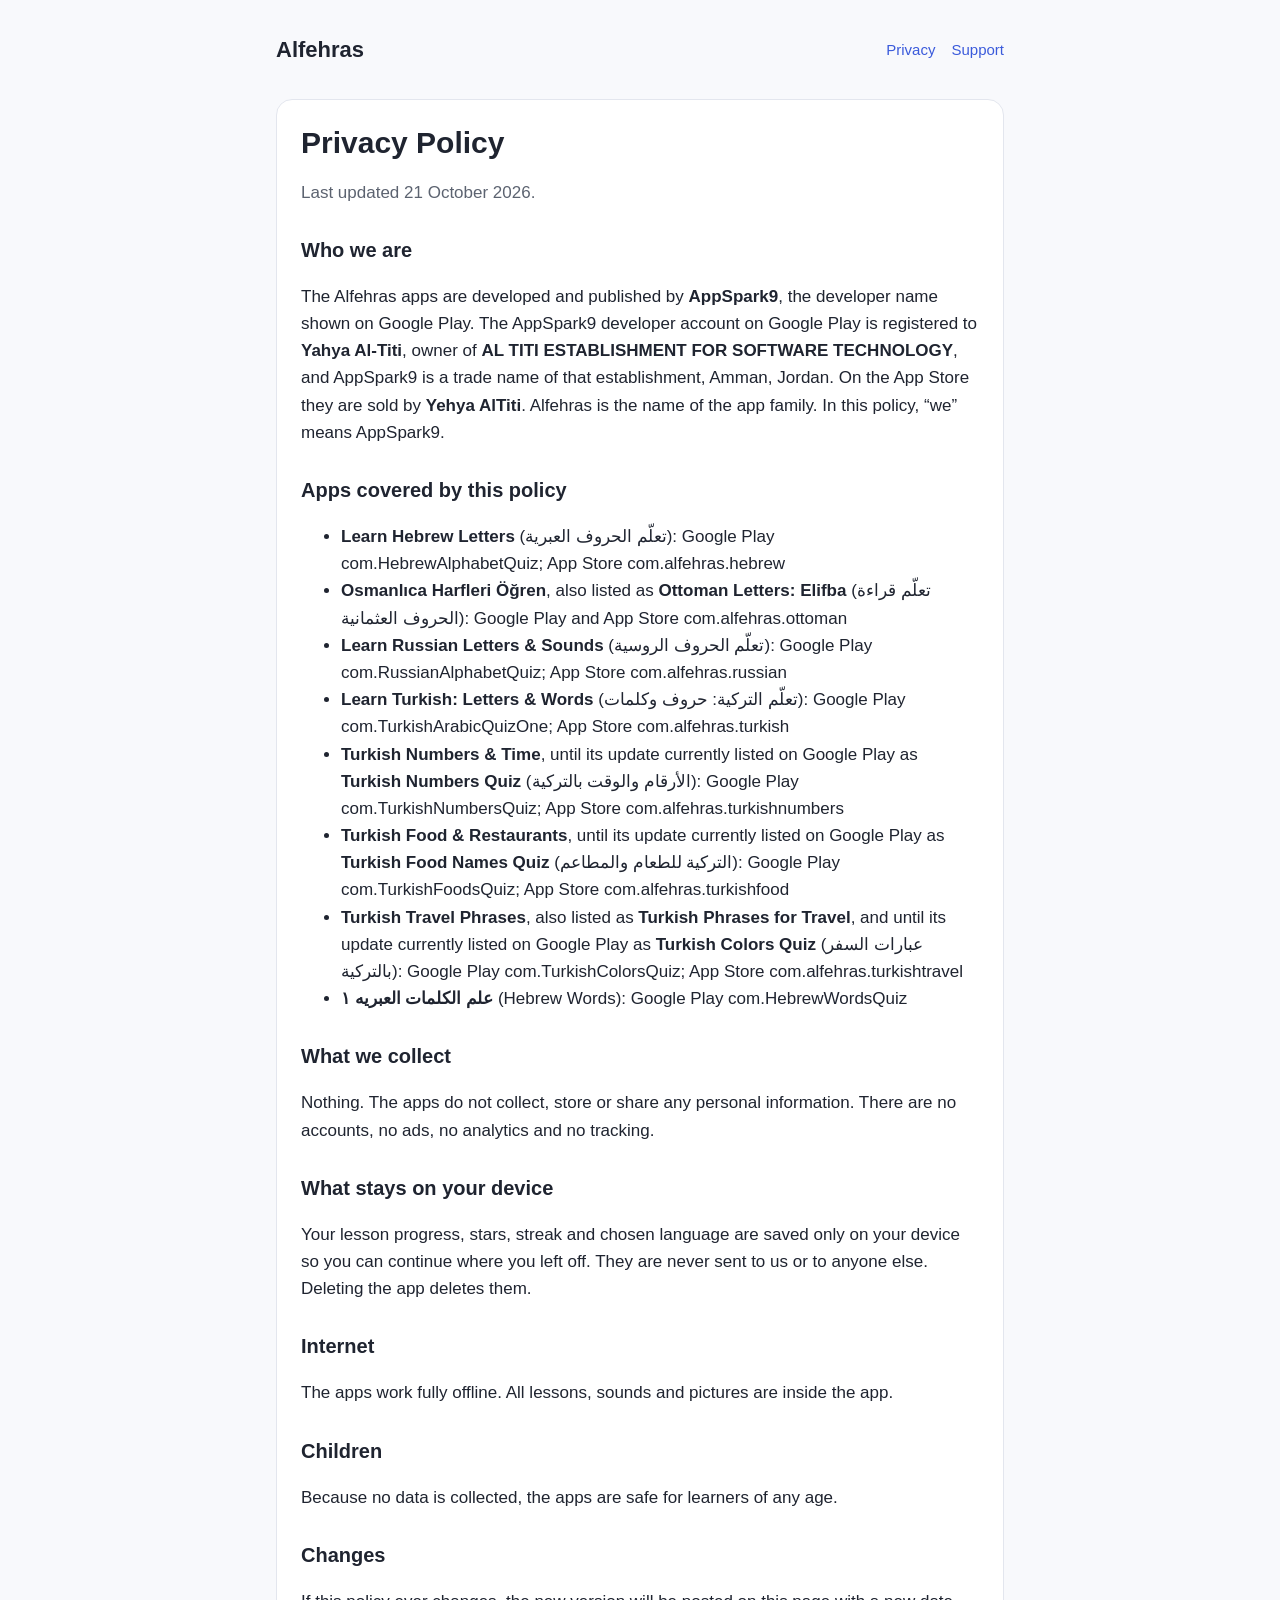
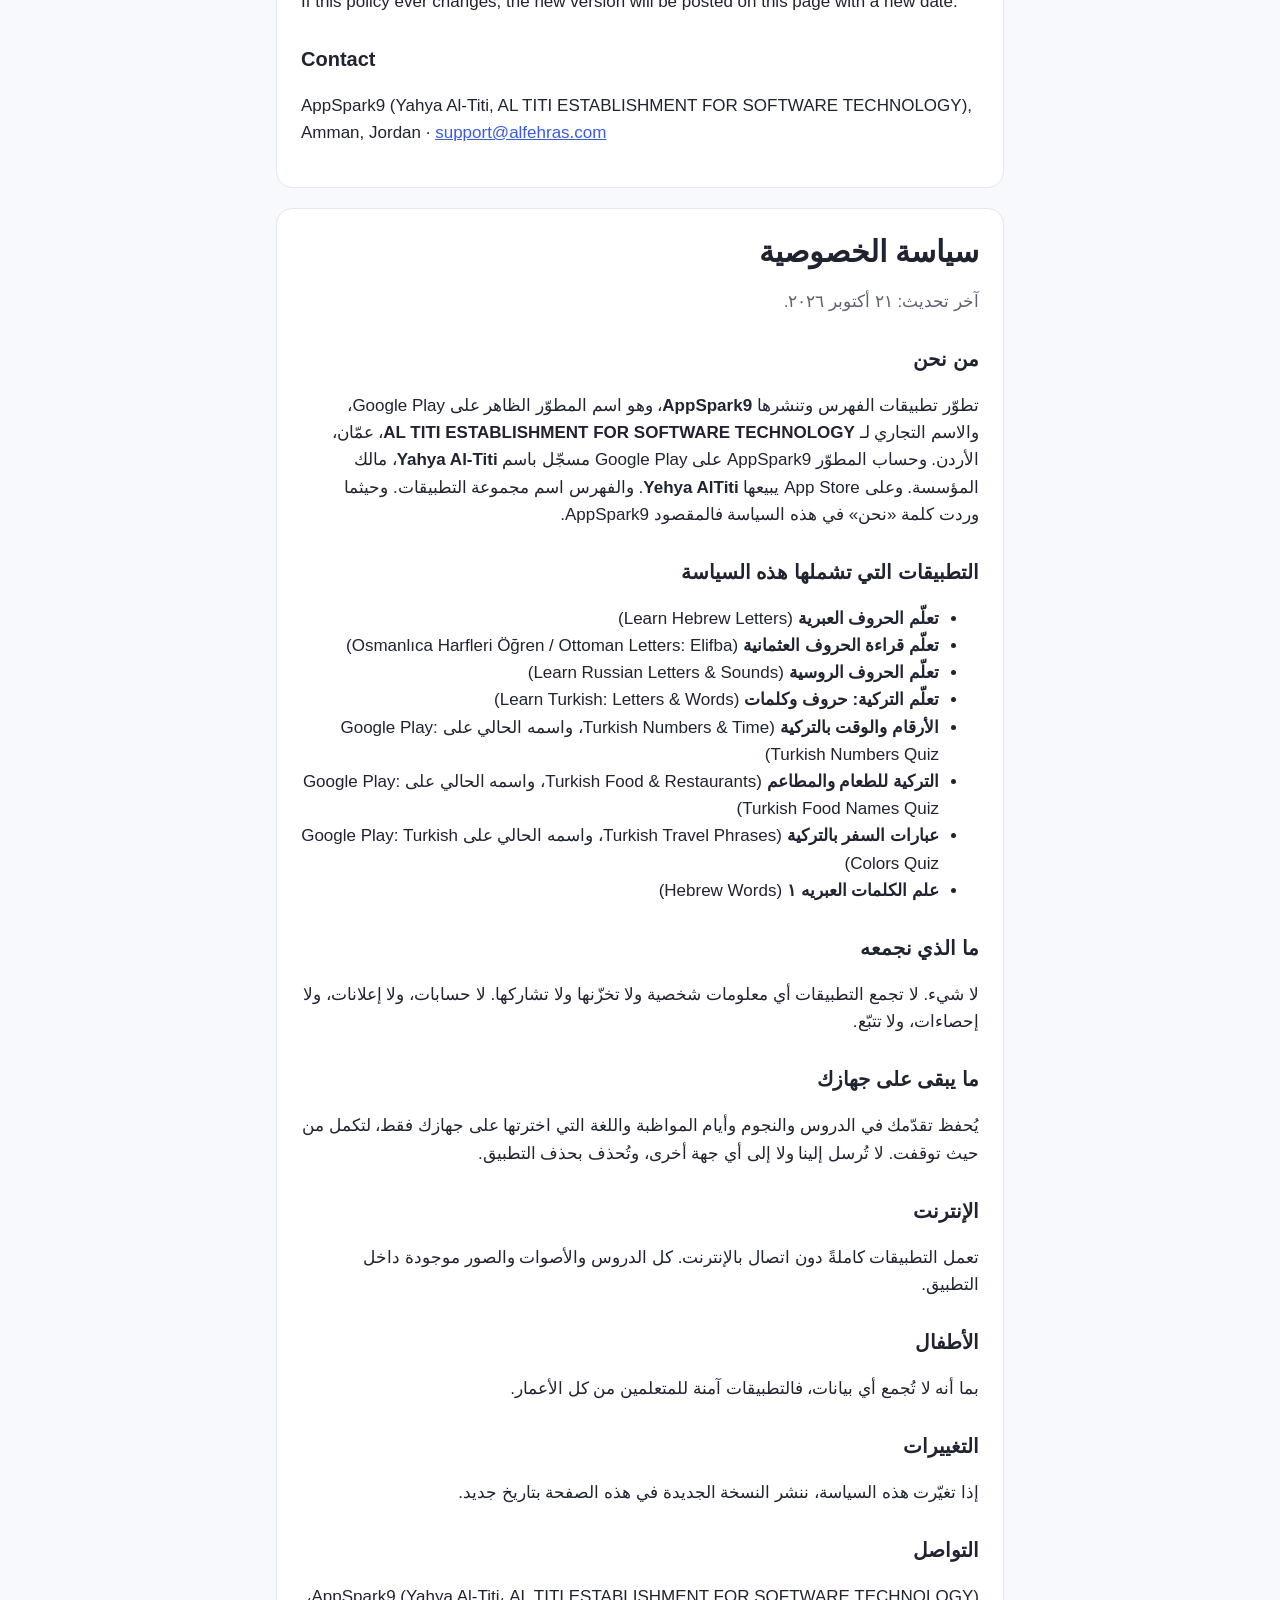
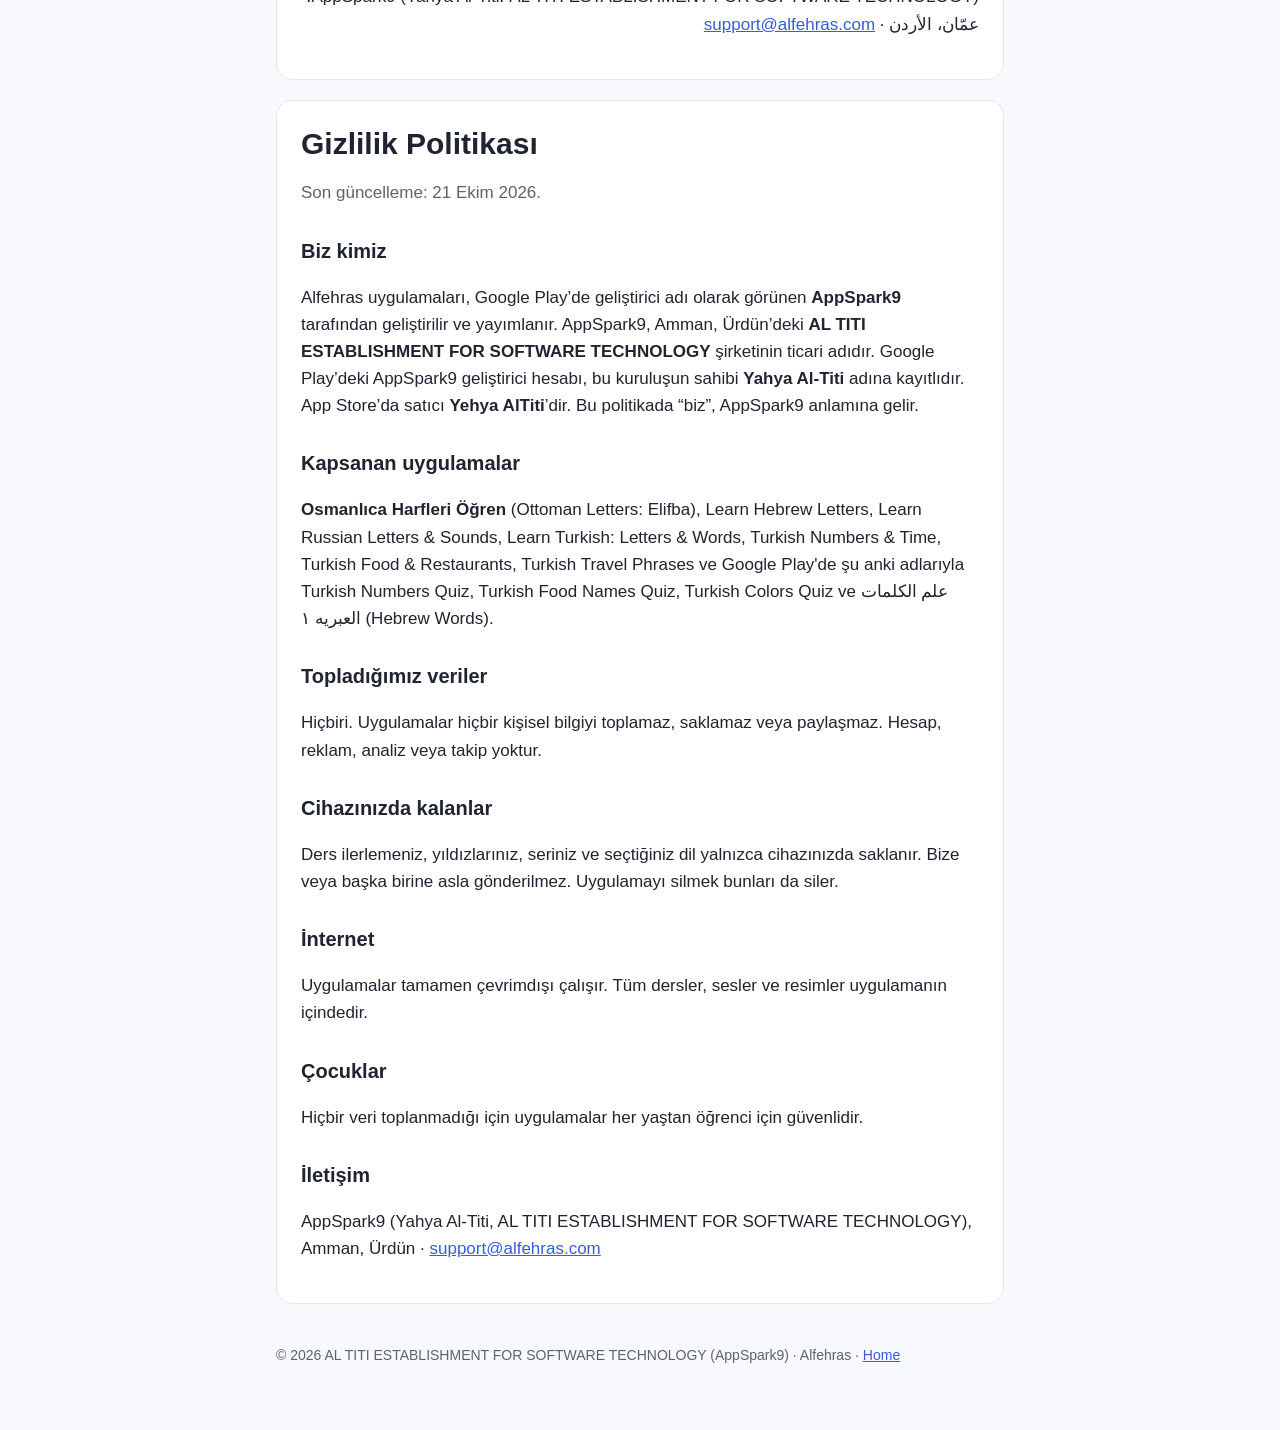
==== commit b1266234: "Privacy: name Yahya Al-Titi, the holder of the Play developer account Co-Authored-By: Claude Opus 5." ====
--- a/privacy/index.html
+++ b/privacy/index.html
@@ -15,7 +15,7 @@
 <h1>Privacy Policy</h1>
 <p class="muted">Last updated 21 October 2026.</p>
 <h2>Who we are</h2>
-<p>The Alfehras apps are developed and published by <strong>AppSpark9</strong>, the developer name shown on Google Play. AppSpark9 is a trade name of <strong>AL TITI ESTABLISHMENT FOR SOFTWARE TECHNOLOGY</strong>, Amman, Jordan. On the App Store they are sold by <strong>Yehya AlTiti</strong>. Alfehras is the name of the app family. In this policy, “we” means AppSpark9.</p>
+<p>The Alfehras apps are developed and published by <strong>AppSpark9</strong>, the developer name shown on Google Play. The AppSpark9 developer account on Google Play is registered to <strong>Yahya Al-Titi</strong>, owner of <strong>AL TITI ESTABLISHMENT FOR SOFTWARE TECHNOLOGY</strong>, and AppSpark9 is a trade name of that establishment, Amman, Jordan. On the App Store they are sold by <strong>Yehya AlTiti</strong>. Alfehras is the name of the app family. In this policy, “we” means AppSpark9.</p>
 <h2>Apps covered by this policy</h2>
 <ul>
 <li><strong>Learn Hebrew Letters</strong> (<span lang="ar" dir="rtl">تعلّم الحروف العبرية</span>): Google Play com.HebrewAlphabetQuiz; App Store com.alfehras.hebrew</li>
@@ -38,14 +38,14 @@
 <h2>Changes</h2>
 <p>If this policy ever changes, the new version will be posted on this page with a new date.</p>
 <h2>Contact</h2>
-<p>AppSpark9 (AL TITI ESTABLISHMENT FOR SOFTWARE TECHNOLOGY), Amman, Jordan · <a href="mailto:support@alfehras.com">support@alfehras.com</a></p>
+<p>AppSpark9 (Yahya Al-Titi, AL TITI ESTABLISHMENT FOR SOFTWARE TECHNOLOGY), Amman, Jordan · <a href="mailto:support@alfehras.com">support@alfehras.com</a></p>
 </section>
 
 <section class="lang" lang="ar" dir="rtl">
 <h1>سياسة الخصوصية</h1>
 <p class="muted">آخر تحديث: ٢١ أكتوبر ٢٠٢٦.</p>
 <h2>من نحن</h2>
-<p>تطوّر تطبيقات الفهرس وتنشرها <strong>AppSpark9</strong>، وهو اسم المطوّر الظاهر على Google Play، والاسم التجاري لـ <strong>AL TITI ESTABLISHMENT FOR SOFTWARE TECHNOLOGY</strong>، عمّان، الأردن. وعلى App Store يبيعها <strong>Yehya AlTiti</strong>. والفهرس اسم مجموعة التطبيقات. وحيثما وردت كلمة «نحن» في هذه السياسة فالمقصود AppSpark9.</p>
+<p>تطوّر تطبيقات الفهرس وتنشرها <strong>AppSpark9</strong>، وهو اسم المطوّر الظاهر على Google Play، والاسم التجاري لـ <strong>AL TITI ESTABLISHMENT FOR SOFTWARE TECHNOLOGY</strong>، عمّان، الأردن. وحساب المطوّر AppSpark9 على Google Play مسجّل باسم <strong>Yahya Al-Titi</strong>، مالك المؤسسة. وعلى App Store يبيعها <strong>Yehya AlTiti</strong>. والفهرس اسم مجموعة التطبيقات. وحيثما وردت كلمة «نحن» في هذه السياسة فالمقصود AppSpark9.</p>
 <h2>التطبيقات التي تشملها هذه السياسة</h2>
 <ul>
 <li><strong>تعلّم الحروف العبرية</strong> (Learn Hebrew Letters)</li>
@@ -68,14 +68,14 @@
 <h2>التغييرات</h2>
 <p>إذا تغيّرت هذه السياسة، ننشر النسخة الجديدة في هذه الصفحة بتاريخ جديد.</p>
 <h2>التواصل</h2>
-<p>AppSpark9، عمّان، الأردن · <a href="mailto:support@alfehras.com">support@alfehras.com</a></p>
+<p>AppSpark9 (Yahya Al-Titi، AL TITI ESTABLISHMENT FOR SOFTWARE TECHNOLOGY)، عمّان، الأردن · <a href="mailto:support@alfehras.com">support@alfehras.com</a></p>
 </section>
 
 <section class="lang" lang="tr">
 <h1>Gizlilik Politikası</h1>
 <p class="muted">Son güncelleme: 21 Ekim 2026.</p>
 <h2>Biz kimiz</h2>
-<p>Alfehras uygulamaları, Google Play’de geliştirici adı olarak görünen <strong>AppSpark9</strong> tarafından geliştirilir ve yayımlanır. AppSpark9, Amman, Ürdün’deki <strong>AL TITI ESTABLISHMENT FOR SOFTWARE TECHNOLOGY</strong> şirketinin ticari adıdır. App Store’da satıcı <strong>Yehya AlTiti</strong>’dir. Bu politikada “biz”, AppSpark9 anlamına gelir.</p>
+<p>Alfehras uygulamaları, Google Play’de geliştirici adı olarak görünen <strong>AppSpark9</strong> tarafından geliştirilir ve yayımlanır. AppSpark9, Amman, Ürdün’deki <strong>AL TITI ESTABLISHMENT FOR SOFTWARE TECHNOLOGY</strong> şirketinin ticari adıdır. Google Play’deki AppSpark9 geliştirici hesabı, bu kuruluşun sahibi <strong>Yahya Al-Titi</strong> adına kayıtlıdır. App Store’da satıcı <strong>Yehya AlTiti</strong>’dir. Bu politikada “biz”, AppSpark9 anlamına gelir.</p>
 <h2>Kapsanan uygulamalar</h2>
 <p><strong>Osmanlıca Harfleri Öğren</strong> (Ottoman Letters: Elifba), Learn Hebrew Letters, Learn Russian Letters &amp; Sounds, Learn Turkish: Letters &amp; Words, Turkish Numbers &amp; Time, Turkish Food &amp; Restaurants, Turkish Travel Phrases ve Google Play'de şu anki adlarıyla Turkish Numbers Quiz, Turkish Food Names Quiz, Turkish Colors Quiz ve علم الكلمات العبريه ١ (Hebrew Words).</p>
 <h2>Topladığımız veriler</h2>
@@ -87,7 +87,7 @@
 <h2>Çocuklar</h2>
 <p>Hiçbir veri toplanmadığı için uygulamalar her yaştan öğrenci için güvenlidir.</p>
 <h2>İletişim</h2>
-<p>AppSpark9, Amman, Ürdün · <a href="mailto:support@alfehras.com">support@alfehras.com</a></p>
+<p>AppSpark9 (Yahya Al-Titi, AL TITI ESTABLISHMENT FOR SOFTWARE TECHNOLOGY), Amman, Ürdün · <a href="mailto:support@alfehras.com">support@alfehras.com</a></p>
 </section>
 
 <footer>© 2026 AL TITI ESTABLISHMENT FOR SOFTWARE TECHNOLOGY (AppSpark9) · Alfehras · <a href="/">Home</a></footer>
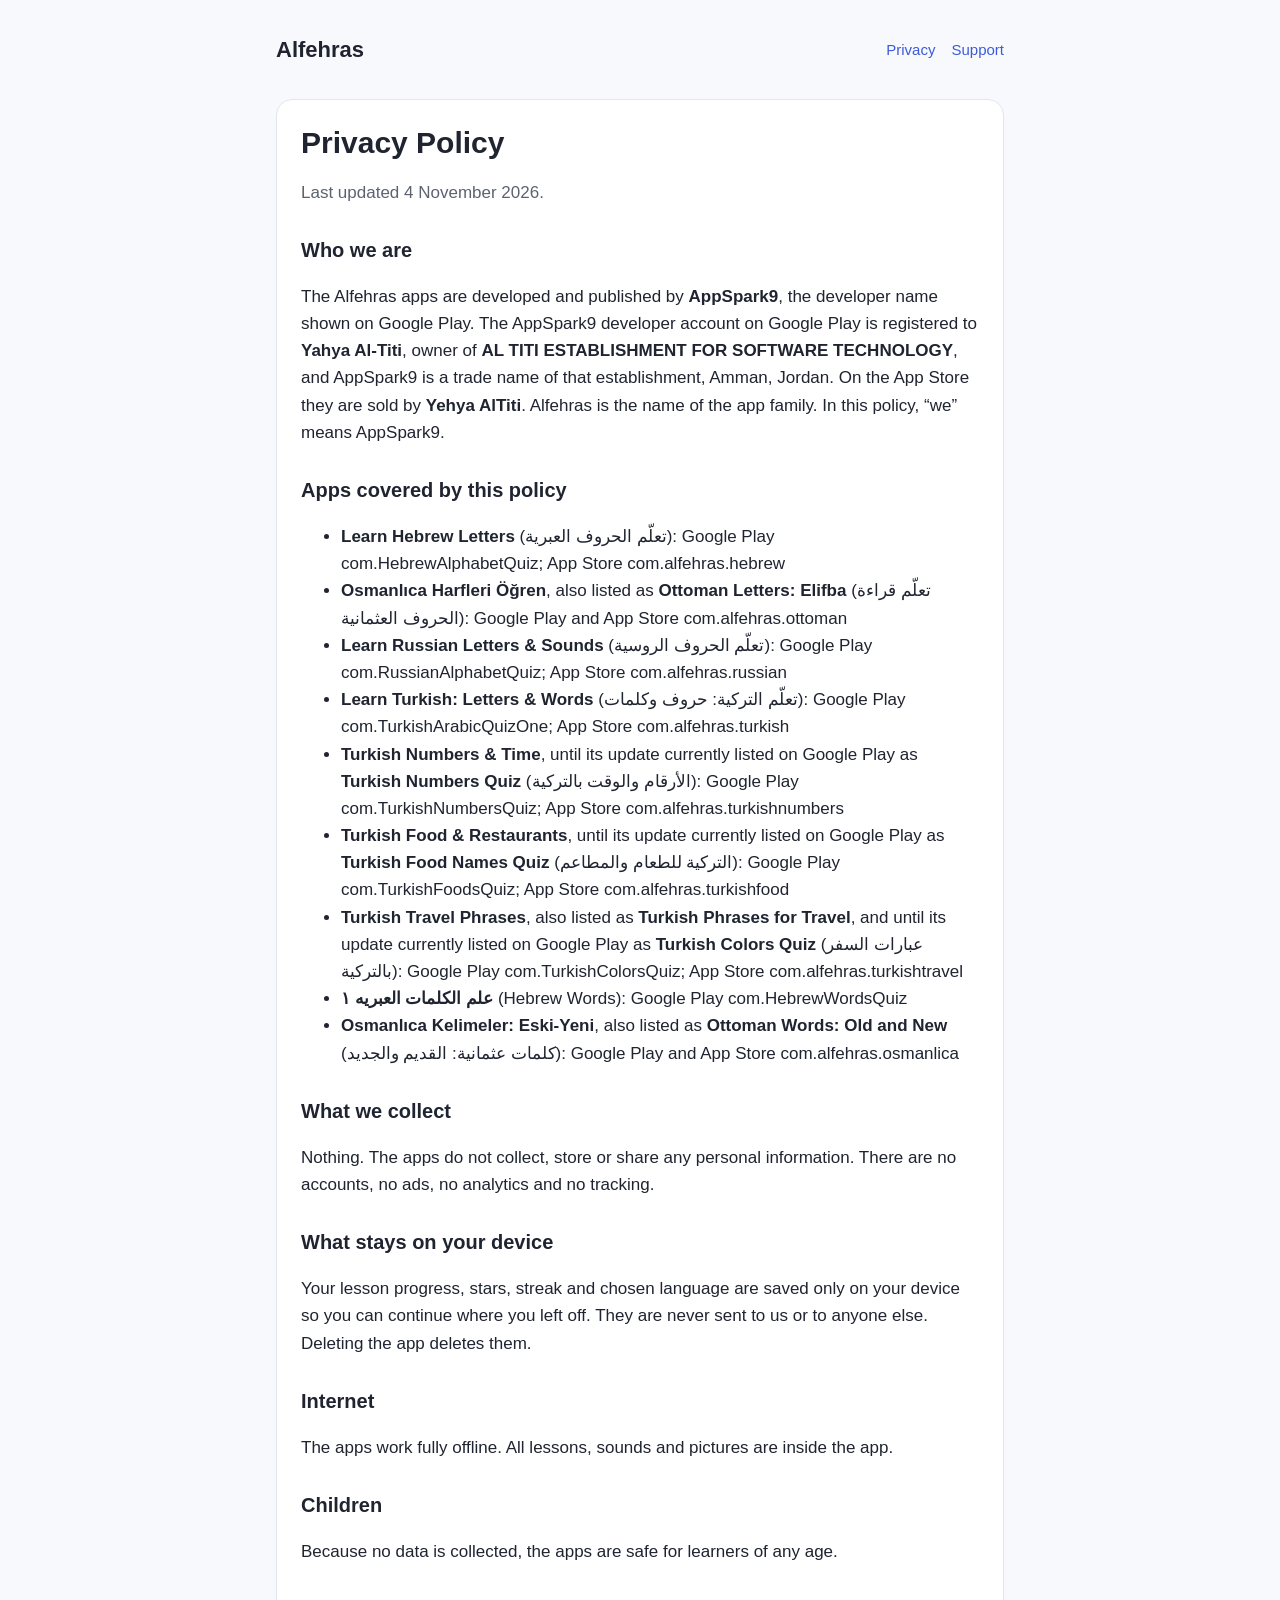
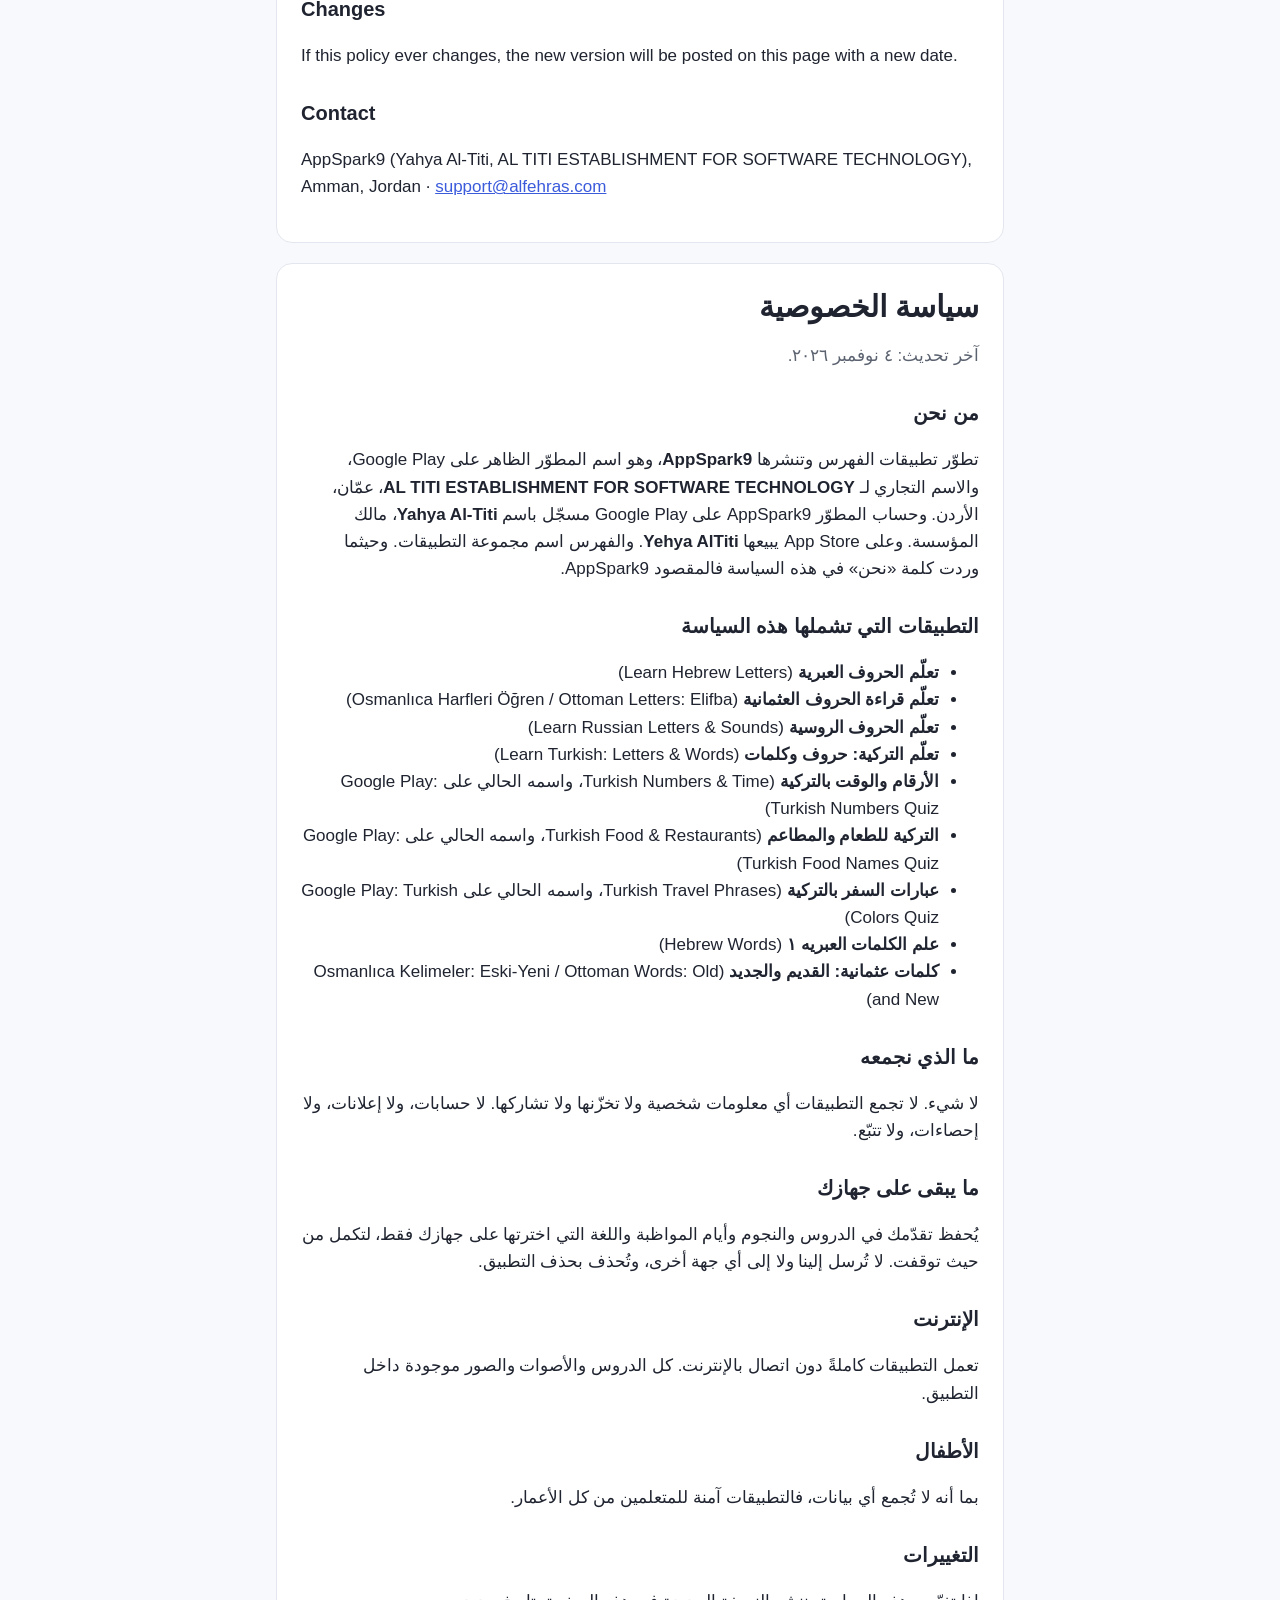
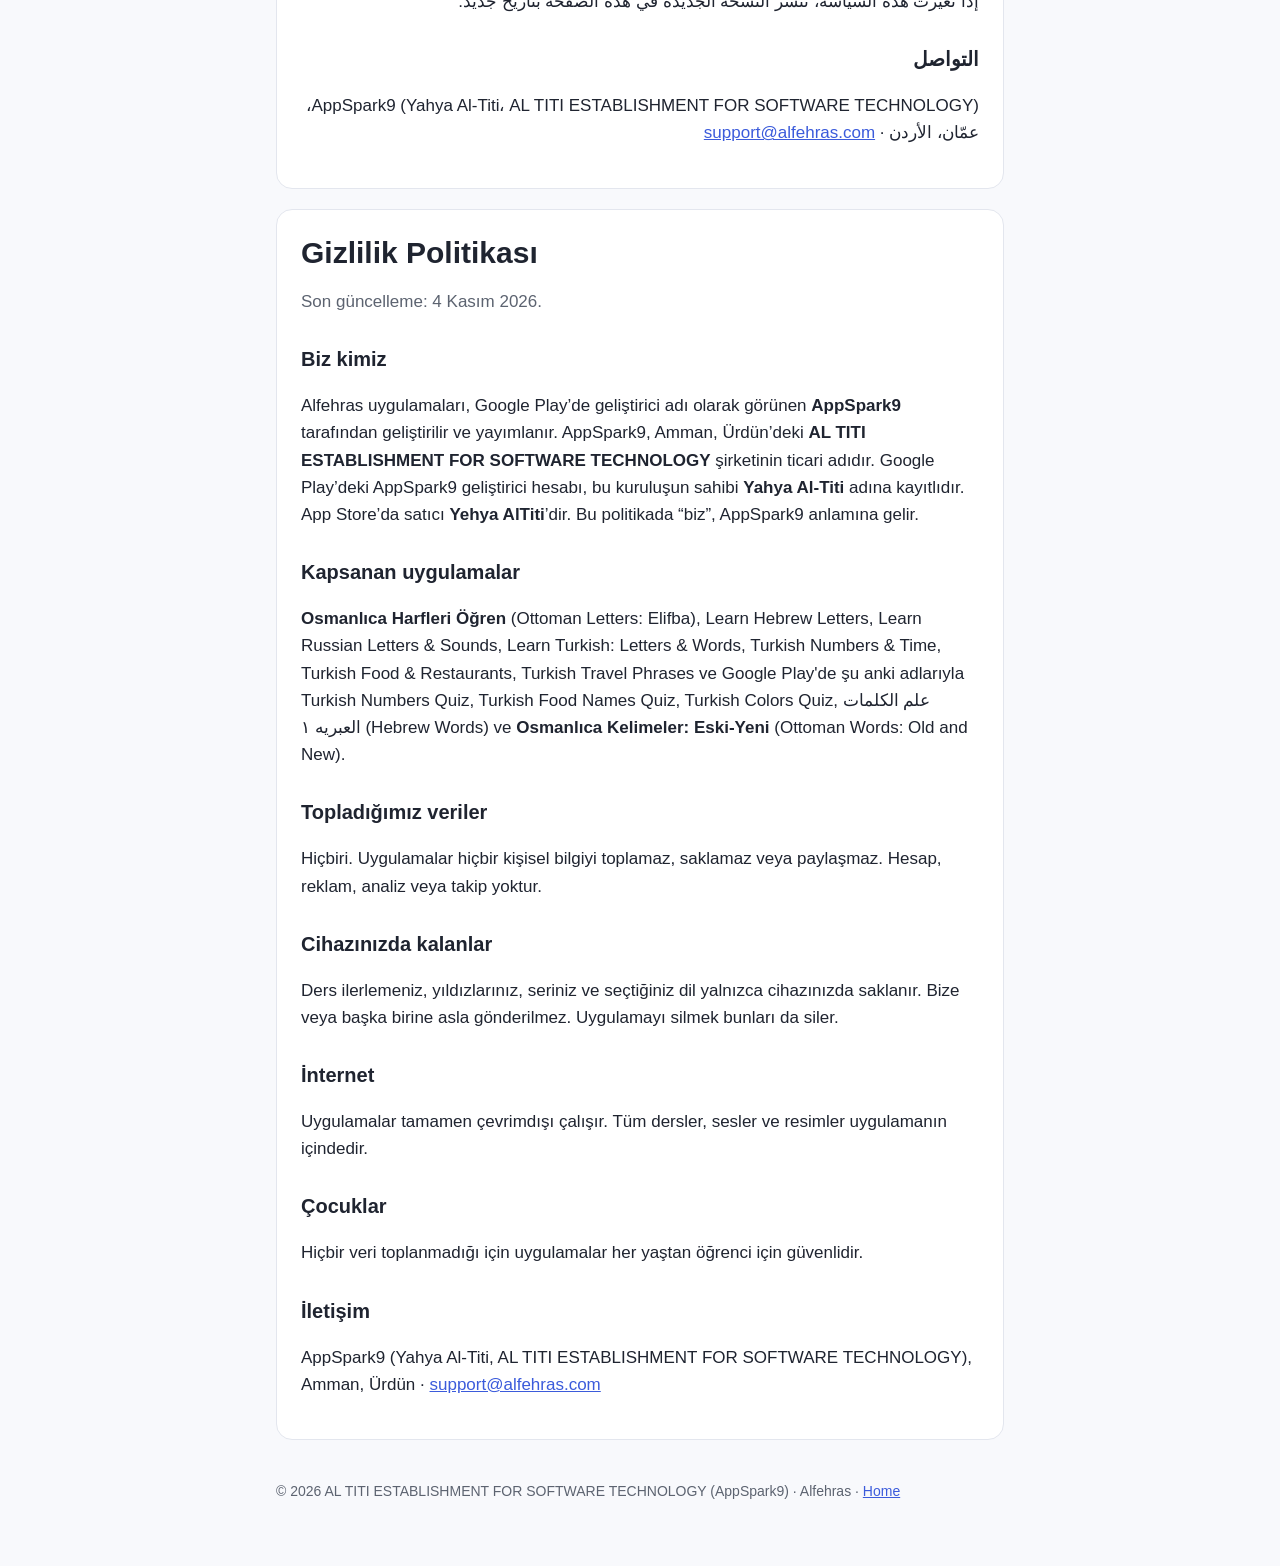
==== commit 399c5be3: "Privacy: add Osmanlıca Kelimeler (Ottoman Words: Old and New) Co-Authored-By: Claude Opus 5.5 <norep" ====
--- a/privacy/index.html
+++ b/privacy/index.html
@@ -4,7 +4,7 @@
 <meta charset="utf-8">
 <meta name="viewport" content="width=device-width, initial-scale=1">
 <title>Privacy Policy</title>
-<meta name="description" content="Privacy policy for the Alfehras learning apps by AppSpark9: Learn Hebrew Letters, Osmanlıca Harfleri Öğren (Ottoman Letters: Elifba), Learn Russian Letters & Sounds, Learn Turkish: Letters & Words, Turkish Numbers & Time, Turkish Food & Restaurants, Turkish Travel Phrases, Turkish Numbers Quiz, Turkish Food Names Quiz, Turkish Colors Quiz, Hebrew Words.">
+<meta name="description" content="Privacy policy for the Alfehras learning apps by AppSpark9: Learn Hebrew Letters, Osmanlıca Harfleri Öğren (Ottoman Letters: Elifba), Learn Russian Letters & Sounds, Learn Turkish: Letters & Words, Turkish Numbers & Time, Turkish Food & Restaurants, Turkish Travel Phrases, Turkish Numbers Quiz, Turkish Food Names Quiz, Turkish Colors Quiz, Hebrew Words, Osmanlıca Kelimeler: Eski-Yeni (Ottoman Words: Old and New).">
 <link rel="stylesheet" href="/style.css">
 </head>
 <body>
@@ -13,7 +13,7 @@
 
 <section class="lang" lang="en">
 <h1>Privacy Policy</h1>
-<p class="muted">Last updated 21 October 2026.</p>
+<p class="muted">Last updated 4 November 2026.</p>
 <h2>Who we are</h2>
 <p>The Alfehras apps are developed and published by <strong>AppSpark9</strong>, the developer name shown on Google Play. The AppSpark9 developer account on Google Play is registered to <strong>Yahya Al-Titi</strong>, owner of <strong>AL TITI ESTABLISHMENT FOR SOFTWARE TECHNOLOGY</strong>, and AppSpark9 is a trade name of that establishment, Amman, Jordan. On the App Store they are sold by <strong>Yehya AlTiti</strong>. Alfehras is the name of the app family. In this policy, “we” means AppSpark9.</p>
 <h2>Apps covered by this policy</h2>
@@ -26,6 +26,7 @@
 <li><strong>Turkish Food &amp; Restaurants</strong>, until its update currently listed on Google Play as <strong>Turkish Food Names Quiz</strong> (<span lang="ar" dir="rtl">التركية للطعام والمطاعم</span>): Google Play com.TurkishFoodsQuiz; App Store com.alfehras.turkishfood</li>
 <li><strong>Turkish Travel Phrases</strong>, also listed as <strong>Turkish Phrases for Travel</strong>, and until its update currently listed on Google Play as <strong>Turkish Colors Quiz</strong> (<span lang="ar" dir="rtl">عبارات السفر بالتركية</span>): Google Play com.TurkishColorsQuiz; App Store com.alfehras.turkishtravel</li>
 <li><strong><span lang="ar" dir="rtl">علم الكلمات العبريه ١</span></strong> (Hebrew Words): Google Play com.HebrewWordsQuiz</li>
+<li><strong>Osmanlıca Kelimeler: Eski-Yeni</strong>, also listed as <strong>Ottoman Words: Old and New</strong> (<span lang="ar" dir="rtl">كلمات عثمانية: القديم والجديد</span>): Google Play and App Store com.alfehras.osmanlica</li>
 </ul>
 <h2>What we collect</h2>
 <p>Nothing. The apps do not collect, store or share any personal information. There are no accounts, no ads, no analytics and no tracking.</p>
@@ -43,7 +44,7 @@
 
 <section class="lang" lang="ar" dir="rtl">
 <h1>سياسة الخصوصية</h1>
-<p class="muted">آخر تحديث: ٢١ أكتوبر ٢٠٢٦.</p>
+<p class="muted">آخر تحديث: ٤ نوفمبر ٢٠٢٦.</p>
 <h2>من نحن</h2>
 <p>تطوّر تطبيقات الفهرس وتنشرها <strong>AppSpark9</strong>، وهو اسم المطوّر الظاهر على Google Play، والاسم التجاري لـ <strong>AL TITI ESTABLISHMENT FOR SOFTWARE TECHNOLOGY</strong>، عمّان، الأردن. وحساب المطوّر AppSpark9 على Google Play مسجّل باسم <strong>Yahya Al-Titi</strong>، مالك المؤسسة. وعلى App Store يبيعها <strong>Yehya AlTiti</strong>. والفهرس اسم مجموعة التطبيقات. وحيثما وردت كلمة «نحن» في هذه السياسة فالمقصود AppSpark9.</p>
 <h2>التطبيقات التي تشملها هذه السياسة</h2>
@@ -56,6 +57,7 @@
 <li><strong>التركية للطعام والمطاعم</strong> (Turkish Food &amp; Restaurants، واسمه الحالي على Google Play: Turkish Food Names Quiz)</li>
 <li><strong>عبارات السفر بالتركية</strong> (Turkish Travel Phrases، واسمه الحالي على Google Play: Turkish Colors Quiz)</li>
 <li><strong>علم الكلمات العبريه ١</strong> (Hebrew Words)</li>
+<li><strong>كلمات عثمانية: القديم والجديد</strong> (Osmanlıca Kelimeler: Eski-Yeni / Ottoman Words: Old and New)</li>
 </ul>
 <h2>ما الذي نجمعه</h2>
 <p>لا شيء. لا تجمع التطبيقات أي معلومات شخصية ولا تخزّنها ولا تشاركها. لا حسابات، ولا إعلانات، ولا إحصاءات، ولا تتبّع.</p>
@@ -73,11 +75,11 @@
 
 <section class="lang" lang="tr">
 <h1>Gizlilik Politikası</h1>
-<p class="muted">Son güncelleme: 21 Ekim 2026.</p>
+<p class="muted">Son güncelleme: 4 Kasım 2026.</p>
 <h2>Biz kimiz</h2>
 <p>Alfehras uygulamaları, Google Play’de geliştirici adı olarak görünen <strong>AppSpark9</strong> tarafından geliştirilir ve yayımlanır. AppSpark9, Amman, Ürdün’deki <strong>AL TITI ESTABLISHMENT FOR SOFTWARE TECHNOLOGY</strong> şirketinin ticari adıdır. Google Play’deki AppSpark9 geliştirici hesabı, bu kuruluşun sahibi <strong>Yahya Al-Titi</strong> adına kayıtlıdır. App Store’da satıcı <strong>Yehya AlTiti</strong>’dir. Bu politikada “biz”, AppSpark9 anlamına gelir.</p>
 <h2>Kapsanan uygulamalar</h2>
-<p><strong>Osmanlıca Harfleri Öğren</strong> (Ottoman Letters: Elifba), Learn Hebrew Letters, Learn Russian Letters &amp; Sounds, Learn Turkish: Letters &amp; Words, Turkish Numbers &amp; Time, Turkish Food &amp; Restaurants, Turkish Travel Phrases ve Google Play'de şu anki adlarıyla Turkish Numbers Quiz, Turkish Food Names Quiz, Turkish Colors Quiz ve علم الكلمات العبريه ١ (Hebrew Words).</p>
+<p><strong>Osmanlıca Harfleri Öğren</strong> (Ottoman Letters: Elifba), Learn Hebrew Letters, Learn Russian Letters &amp; Sounds, Learn Turkish: Letters &amp; Words, Turkish Numbers &amp; Time, Turkish Food &amp; Restaurants, Turkish Travel Phrases ve Google Play'de şu anki adlarıyla Turkish Numbers Quiz, Turkish Food Names Quiz, Turkish Colors Quiz, علم الكلمات العبريه ١ (Hebrew Words) ve <strong>Osmanlıca Kelimeler: Eski-Yeni</strong> (Ottoman Words: Old and New).</p>
 <h2>Topladığımız veriler</h2>
 <p>Hiçbiri. Uygulamalar hiçbir kişisel bilgiyi toplamaz, saklamaz veya paylaşmaz. Hesap, reklam, analiz veya takip yoktur.</p>
 <h2>Cihazınızda kalanlar</h2>
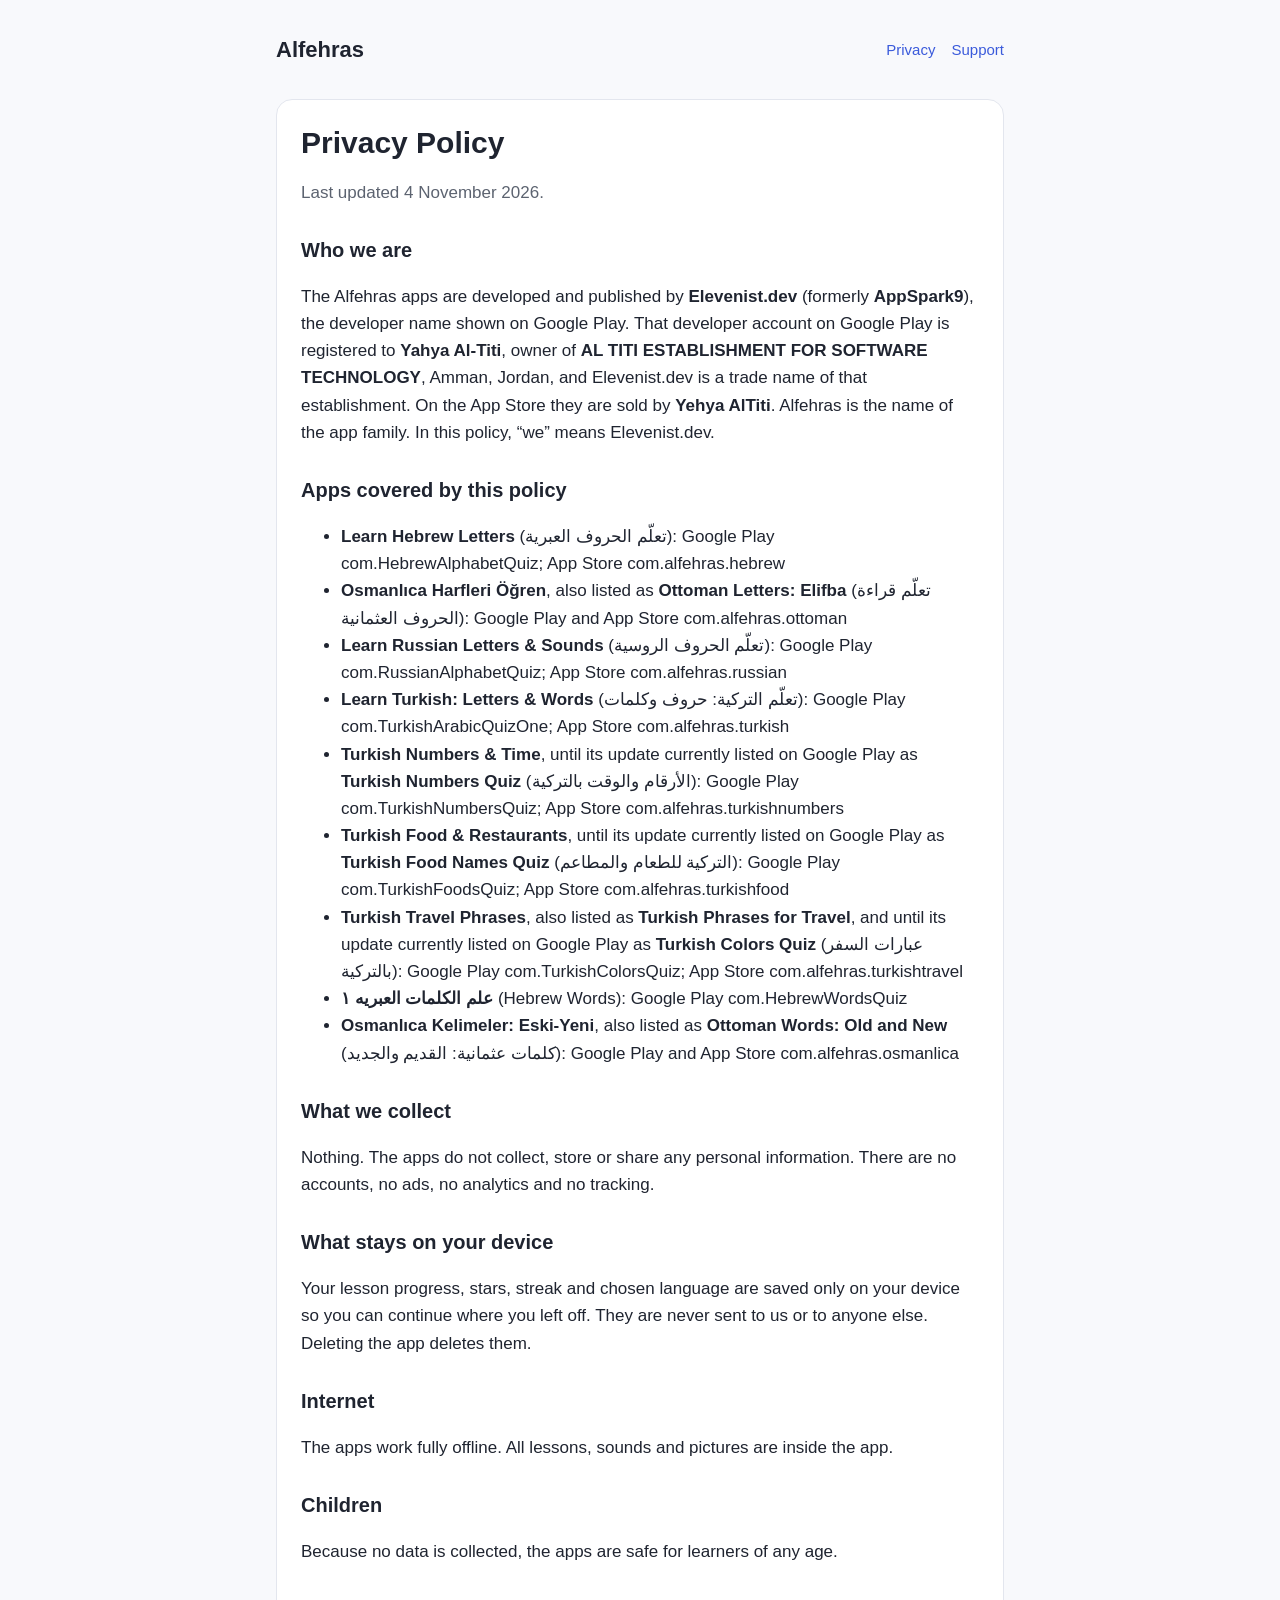
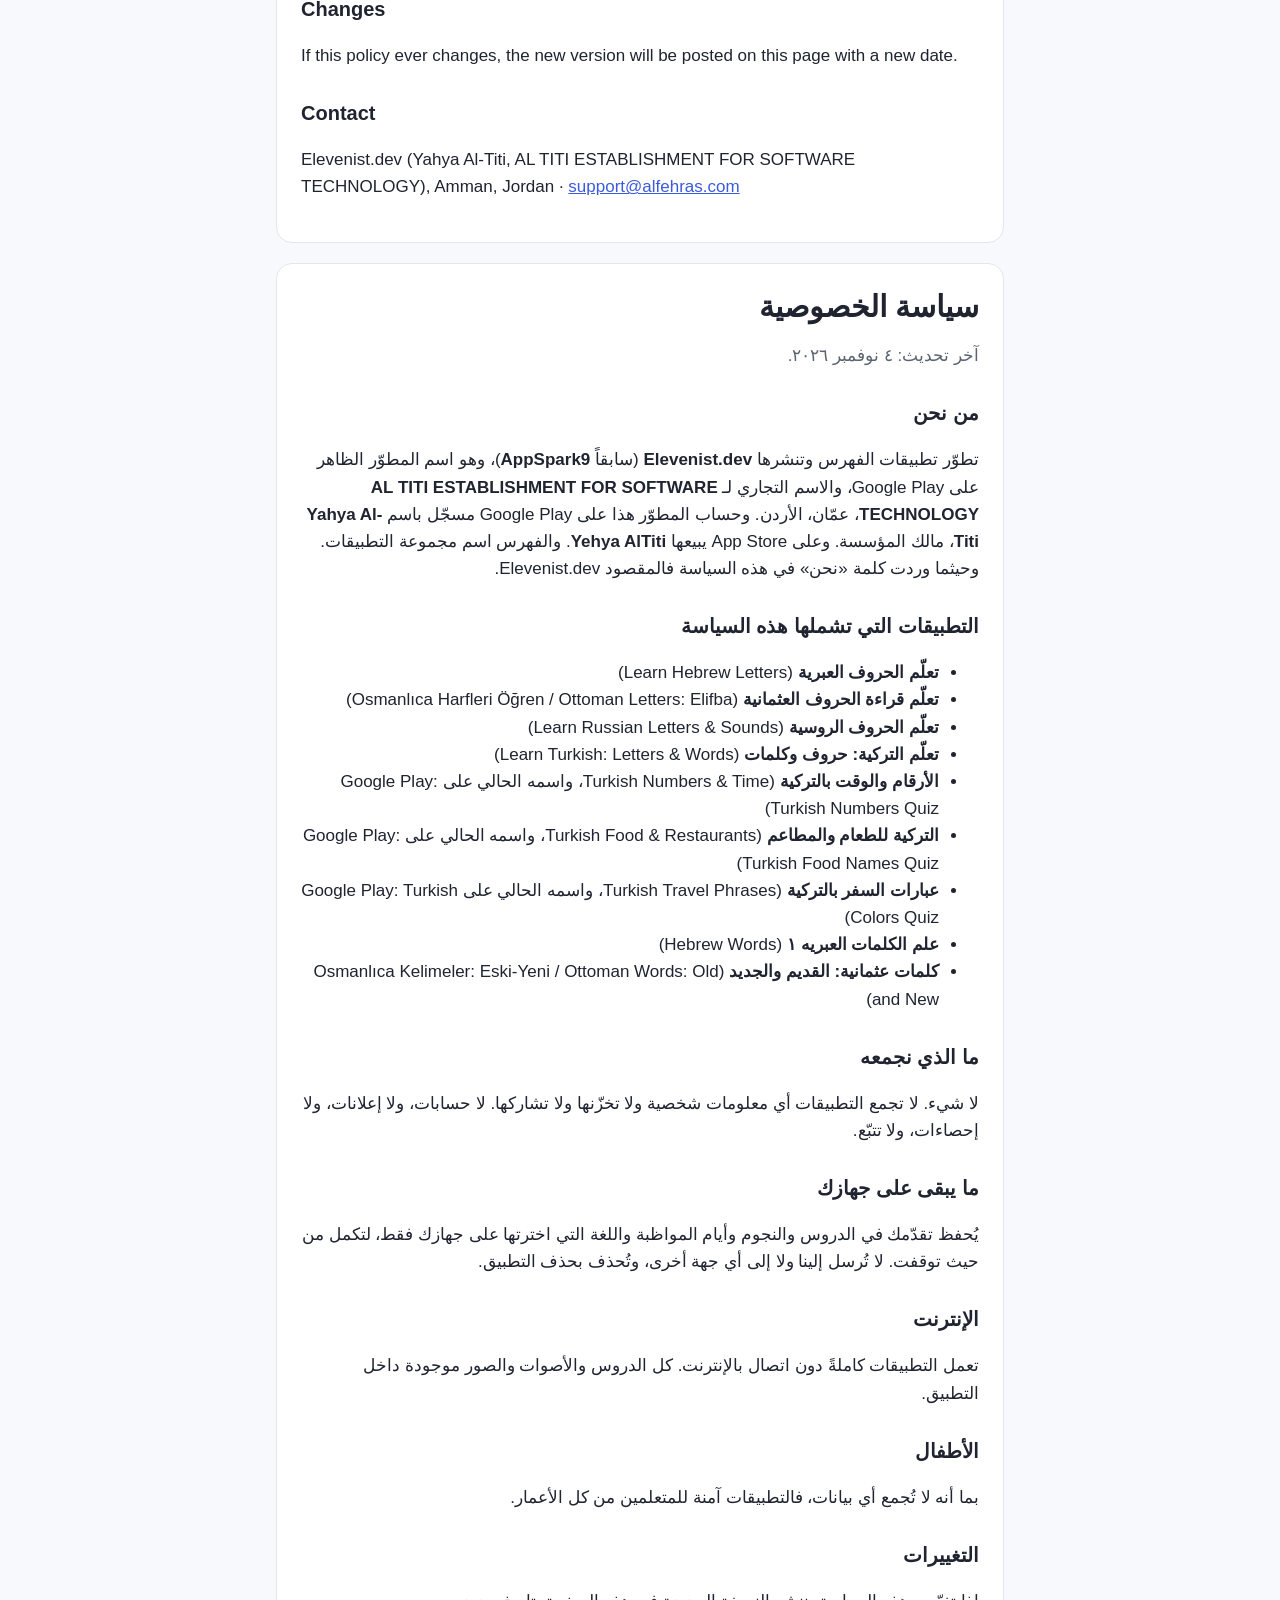
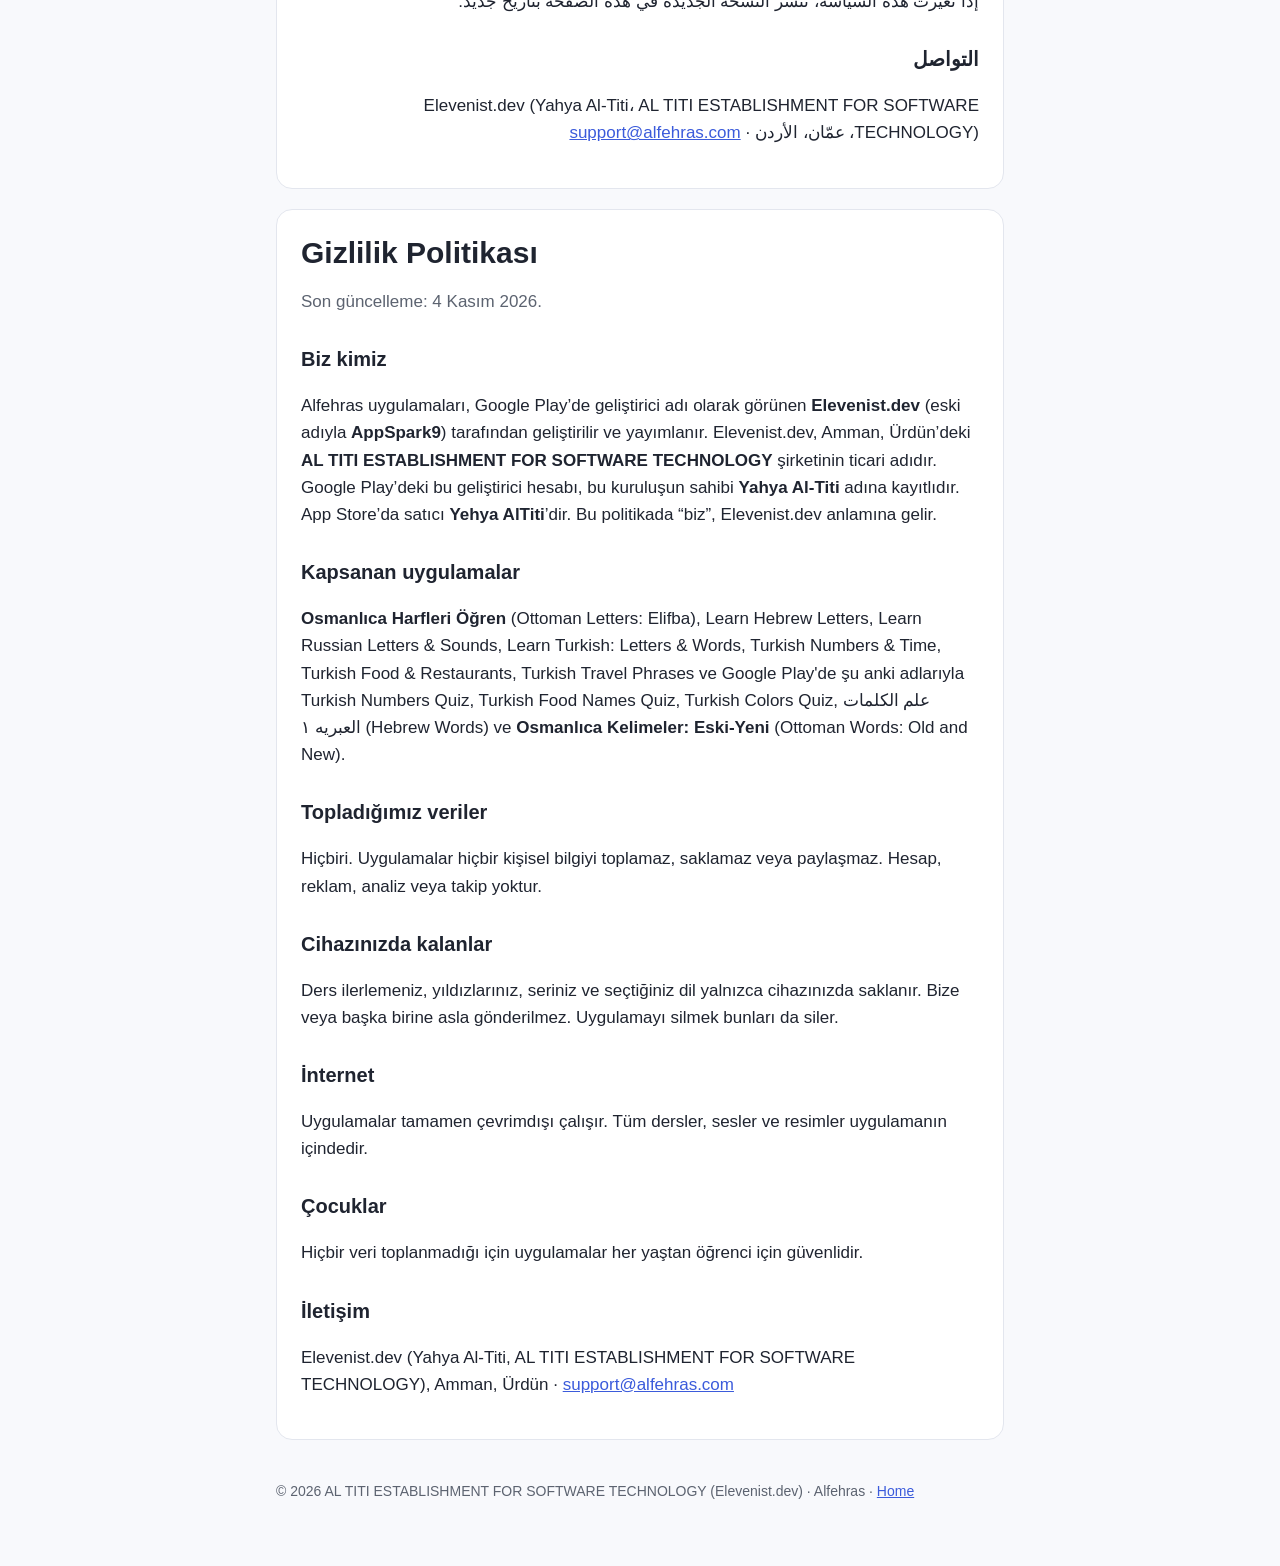
==== commit 39a4fac9: "Privacy: developer is Elevenist.dev (formerly AppSpark9), as on Google Play Co-Authored-By: Claude O" ====
--- a/privacy/index.html
+++ b/privacy/index.html
@@ -4,7 +4,7 @@
 <meta charset="utf-8">
 <meta name="viewport" content="width=device-width, initial-scale=1">
 <title>Privacy Policy</title>
-<meta name="description" content="Privacy policy for the Alfehras learning apps by AppSpark9: Learn Hebrew Letters, Osmanlıca Harfleri Öğren (Ottoman Letters: Elifba), Learn Russian Letters & Sounds, Learn Turkish: Letters & Words, Turkish Numbers & Time, Turkish Food & Restaurants, Turkish Travel Phrases, Turkish Numbers Quiz, Turkish Food Names Quiz, Turkish Colors Quiz, Hebrew Words, Osmanlıca Kelimeler: Eski-Yeni (Ottoman Words: Old and New).">
+<meta name="description" content="Privacy policy for the Alfehras learning apps by Elevenist.dev (formerly AppSpark9): Learn Hebrew Letters, Osmanlıca Harfleri Öğren (Ottoman Letters: Elifba), Learn Russian Letters & Sounds, Learn Turkish: Letters & Words, Turkish Numbers & Time, Turkish Food & Restaurants, Turkish Travel Phrases, Turkish Numbers Quiz, Turkish Food Names Quiz, Turkish Colors Quiz, Hebrew Words, Osmanlıca Kelimeler: Eski-Yeni (Ottoman Words: Old and New).">
 <link rel="stylesheet" href="/style.css">
 </head>
 <body>
@@ -15,7 +15,7 @@
 <h1>Privacy Policy</h1>
 <p class="muted">Last updated 4 November 2026.</p>
 <h2>Who we are</h2>
-<p>The Alfehras apps are developed and published by <strong>AppSpark9</strong>, the developer name shown on Google Play. The AppSpark9 developer account on Google Play is registered to <strong>Yahya Al-Titi</strong>, owner of <strong>AL TITI ESTABLISHMENT FOR SOFTWARE TECHNOLOGY</strong>, and AppSpark9 is a trade name of that establishment, Amman, Jordan. On the App Store they are sold by <strong>Yehya AlTiti</strong>. Alfehras is the name of the app family. In this policy, “we” means AppSpark9.</p>
+<p>The Alfehras apps are developed and published by <strong>Elevenist.dev</strong> (formerly <strong>AppSpark9</strong>), the developer name shown on Google Play. That developer account on Google Play is registered to <strong>Yahya Al-Titi</strong>, owner of <strong>AL TITI ESTABLISHMENT FOR SOFTWARE TECHNOLOGY</strong>, Amman, Jordan, and Elevenist.dev is a trade name of that establishment. On the App Store they are sold by <strong>Yehya AlTiti</strong>. Alfehras is the name of the app family. In this policy, “we” means Elevenist.dev.</p>
 <h2>Apps covered by this policy</h2>
 <ul>
 <li><strong>Learn Hebrew Letters</strong> (<span lang="ar" dir="rtl">تعلّم الحروف العبرية</span>): Google Play com.HebrewAlphabetQuiz; App Store com.alfehras.hebrew</li>
@@ -39,14 +39,14 @@
 <h2>Changes</h2>
 <p>If this policy ever changes, the new version will be posted on this page with a new date.</p>
 <h2>Contact</h2>
-<p>AppSpark9 (Yahya Al-Titi, AL TITI ESTABLISHMENT FOR SOFTWARE TECHNOLOGY), Amman, Jordan · <a href="mailto:support@alfehras.com">support@alfehras.com</a></p>
+<p>Elevenist.dev (Yahya Al-Titi, AL TITI ESTABLISHMENT FOR SOFTWARE TECHNOLOGY), Amman, Jordan · <a href="mailto:support@alfehras.com">support@alfehras.com</a></p>
 </section>
 
 <section class="lang" lang="ar" dir="rtl">
 <h1>سياسة الخصوصية</h1>
 <p class="muted">آخر تحديث: ٤ نوفمبر ٢٠٢٦.</p>
 <h2>من نحن</h2>
-<p>تطوّر تطبيقات الفهرس وتنشرها <strong>AppSpark9</strong>، وهو اسم المطوّر الظاهر على Google Play، والاسم التجاري لـ <strong>AL TITI ESTABLISHMENT FOR SOFTWARE TECHNOLOGY</strong>، عمّان، الأردن. وحساب المطوّر AppSpark9 على Google Play مسجّل باسم <strong>Yahya Al-Titi</strong>، مالك المؤسسة. وعلى App Store يبيعها <strong>Yehya AlTiti</strong>. والفهرس اسم مجموعة التطبيقات. وحيثما وردت كلمة «نحن» في هذه السياسة فالمقصود AppSpark9.</p>
+<p>تطوّر تطبيقات الفهرس وتنشرها <strong>Elevenist.dev</strong> (سابقاً <strong>AppSpark9</strong>)، وهو اسم المطوّر الظاهر على Google Play، والاسم التجاري لـ <strong>AL TITI ESTABLISHMENT FOR SOFTWARE TECHNOLOGY</strong>، عمّان، الأردن. وحساب المطوّر هذا على Google Play مسجّل باسم <strong>Yahya Al-Titi</strong>، مالك المؤسسة. وعلى App Store يبيعها <strong>Yehya AlTiti</strong>. والفهرس اسم مجموعة التطبيقات. وحيثما وردت كلمة «نحن» في هذه السياسة فالمقصود Elevenist.dev.</p>
 <h2>التطبيقات التي تشملها هذه السياسة</h2>
 <ul>
 <li><strong>تعلّم الحروف العبرية</strong> (Learn Hebrew Letters)</li>
@@ -70,14 +70,14 @@
 <h2>التغييرات</h2>
 <p>إذا تغيّرت هذه السياسة، ننشر النسخة الجديدة في هذه الصفحة بتاريخ جديد.</p>
 <h2>التواصل</h2>
-<p>AppSpark9 (Yahya Al-Titi، AL TITI ESTABLISHMENT FOR SOFTWARE TECHNOLOGY)، عمّان، الأردن · <a href="mailto:support@alfehras.com">support@alfehras.com</a></p>
+<p>Elevenist.dev (Yahya Al-Titi، AL TITI ESTABLISHMENT FOR SOFTWARE TECHNOLOGY)، عمّان، الأردن · <a href="mailto:support@alfehras.com">support@alfehras.com</a></p>
 </section>
 
 <section class="lang" lang="tr">
 <h1>Gizlilik Politikası</h1>
 <p class="muted">Son güncelleme: 4 Kasım 2026.</p>
 <h2>Biz kimiz</h2>
-<p>Alfehras uygulamaları, Google Play’de geliştirici adı olarak görünen <strong>AppSpark9</strong> tarafından geliştirilir ve yayımlanır. AppSpark9, Amman, Ürdün’deki <strong>AL TITI ESTABLISHMENT FOR SOFTWARE TECHNOLOGY</strong> şirketinin ticari adıdır. Google Play’deki AppSpark9 geliştirici hesabı, bu kuruluşun sahibi <strong>Yahya Al-Titi</strong> adına kayıtlıdır. App Store’da satıcı <strong>Yehya AlTiti</strong>’dir. Bu politikada “biz”, AppSpark9 anlamına gelir.</p>
+<p>Alfehras uygulamaları, Google Play’de geliştirici adı olarak görünen <strong>Elevenist.dev</strong> (eski adıyla <strong>AppSpark9</strong>) tarafından geliştirilir ve yayımlanır. Elevenist.dev, Amman, Ürdün’deki <strong>AL TITI ESTABLISHMENT FOR SOFTWARE TECHNOLOGY</strong> şirketinin ticari adıdır. Google Play’deki bu geliştirici hesabı, bu kuruluşun sahibi <strong>Yahya Al-Titi</strong> adına kayıtlıdır. App Store’da satıcı <strong>Yehya AlTiti</strong>’dir. Bu politikada “biz”, Elevenist.dev anlamına gelir.</p>
 <h2>Kapsanan uygulamalar</h2>
 <p><strong>Osmanlıca Harfleri Öğren</strong> (Ottoman Letters: Elifba), Learn Hebrew Letters, Learn Russian Letters &amp; Sounds, Learn Turkish: Letters &amp; Words, Turkish Numbers &amp; Time, Turkish Food &amp; Restaurants, Turkish Travel Phrases ve Google Play'de şu anki adlarıyla Turkish Numbers Quiz, Turkish Food Names Quiz, Turkish Colors Quiz, علم الكلمات العبريه ١ (Hebrew Words) ve <strong>Osmanlıca Kelimeler: Eski-Yeni</strong> (Ottoman Words: Old and New).</p>
 <h2>Topladığımız veriler</h2>
@@ -89,10 +89,10 @@
 <h2>Çocuklar</h2>
 <p>Hiçbir veri toplanmadığı için uygulamalar her yaştan öğrenci için güvenlidir.</p>
 <h2>İletişim</h2>
-<p>AppSpark9 (Yahya Al-Titi, AL TITI ESTABLISHMENT FOR SOFTWARE TECHNOLOGY), Amman, Ürdün · <a href="mailto:support@alfehras.com">support@alfehras.com</a></p>
+<p>Elevenist.dev (Yahya Al-Titi, AL TITI ESTABLISHMENT FOR SOFTWARE TECHNOLOGY), Amman, Ürdün · <a href="mailto:support@alfehras.com">support@alfehras.com</a></p>
 </section>
 
-<footer>© 2026 AL TITI ESTABLISHMENT FOR SOFTWARE TECHNOLOGY (AppSpark9) · Alfehras · <a href="/">Home</a></footer>
+<footer>© 2026 AL TITI ESTABLISHMENT FOR SOFTWARE TECHNOLOGY (Elevenist.dev) · Alfehras · <a href="/">Home</a></footer>
 </main>
 </body>
 </html>
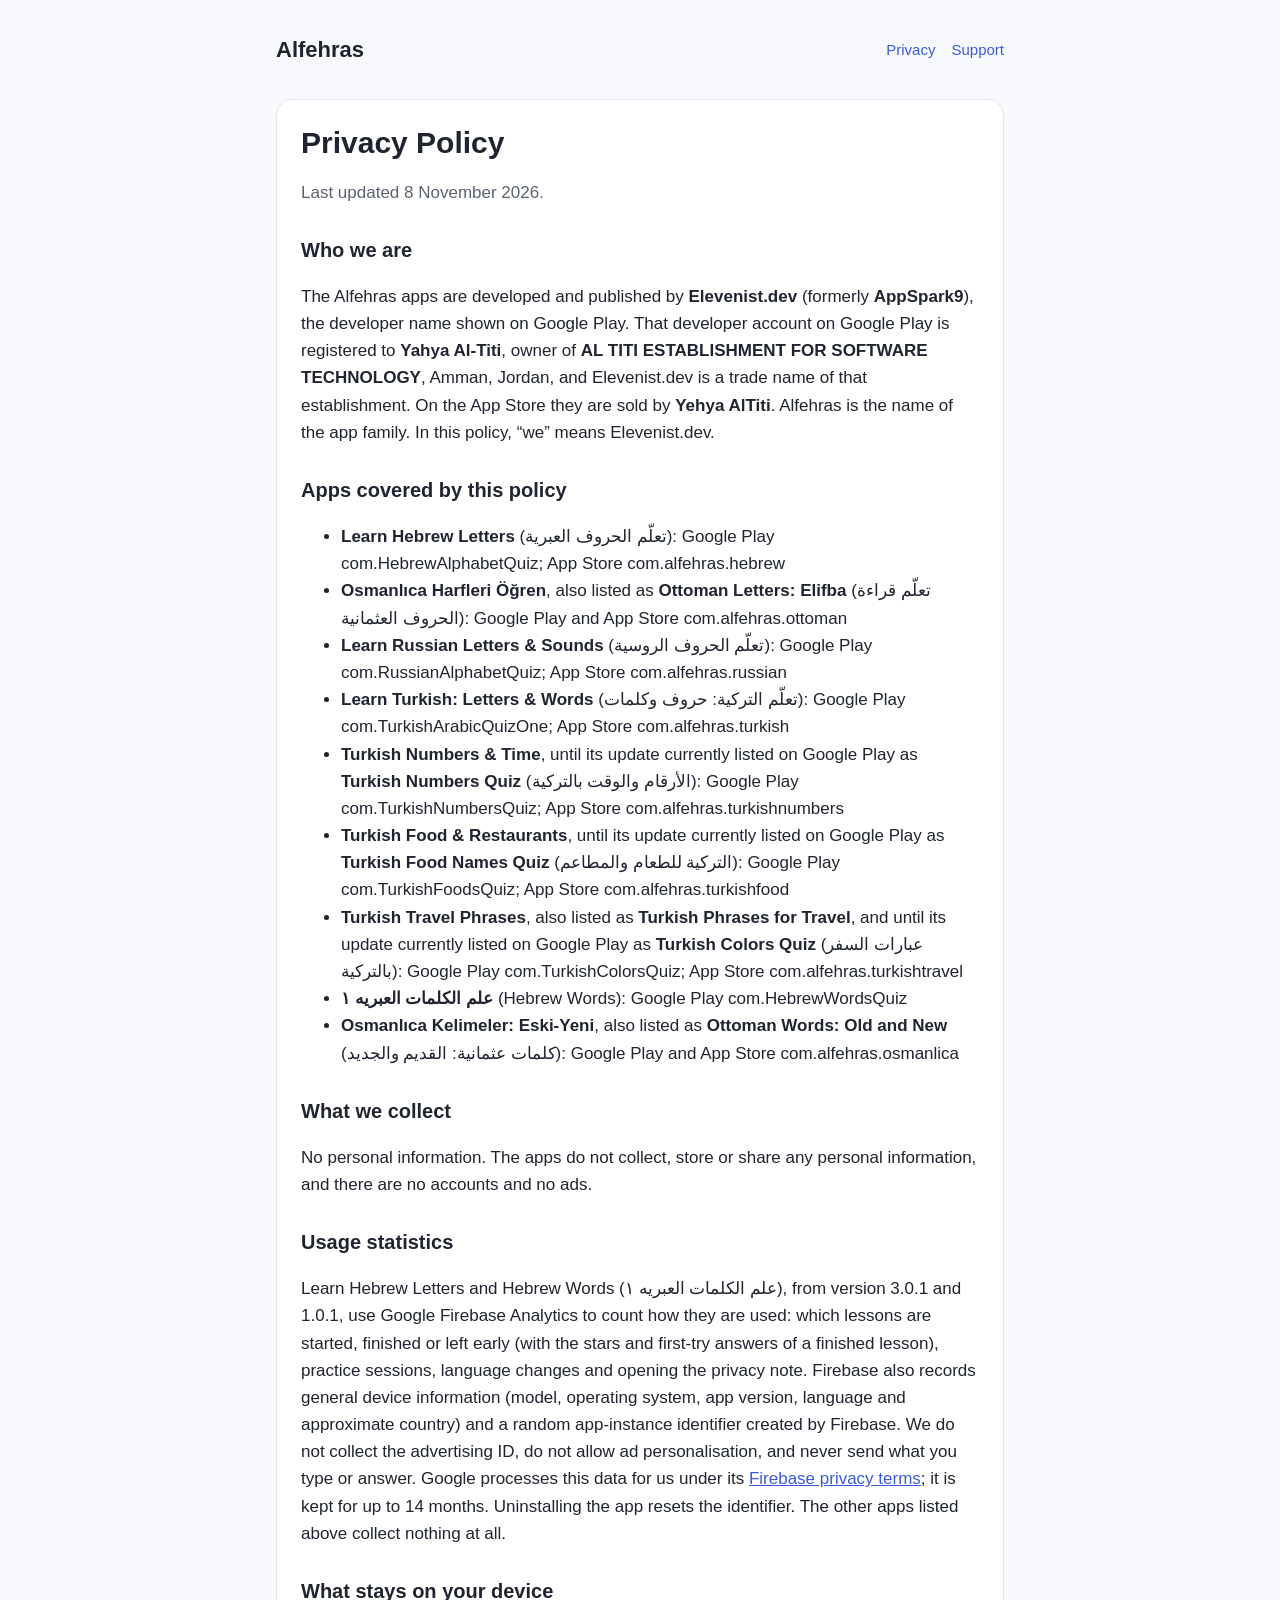
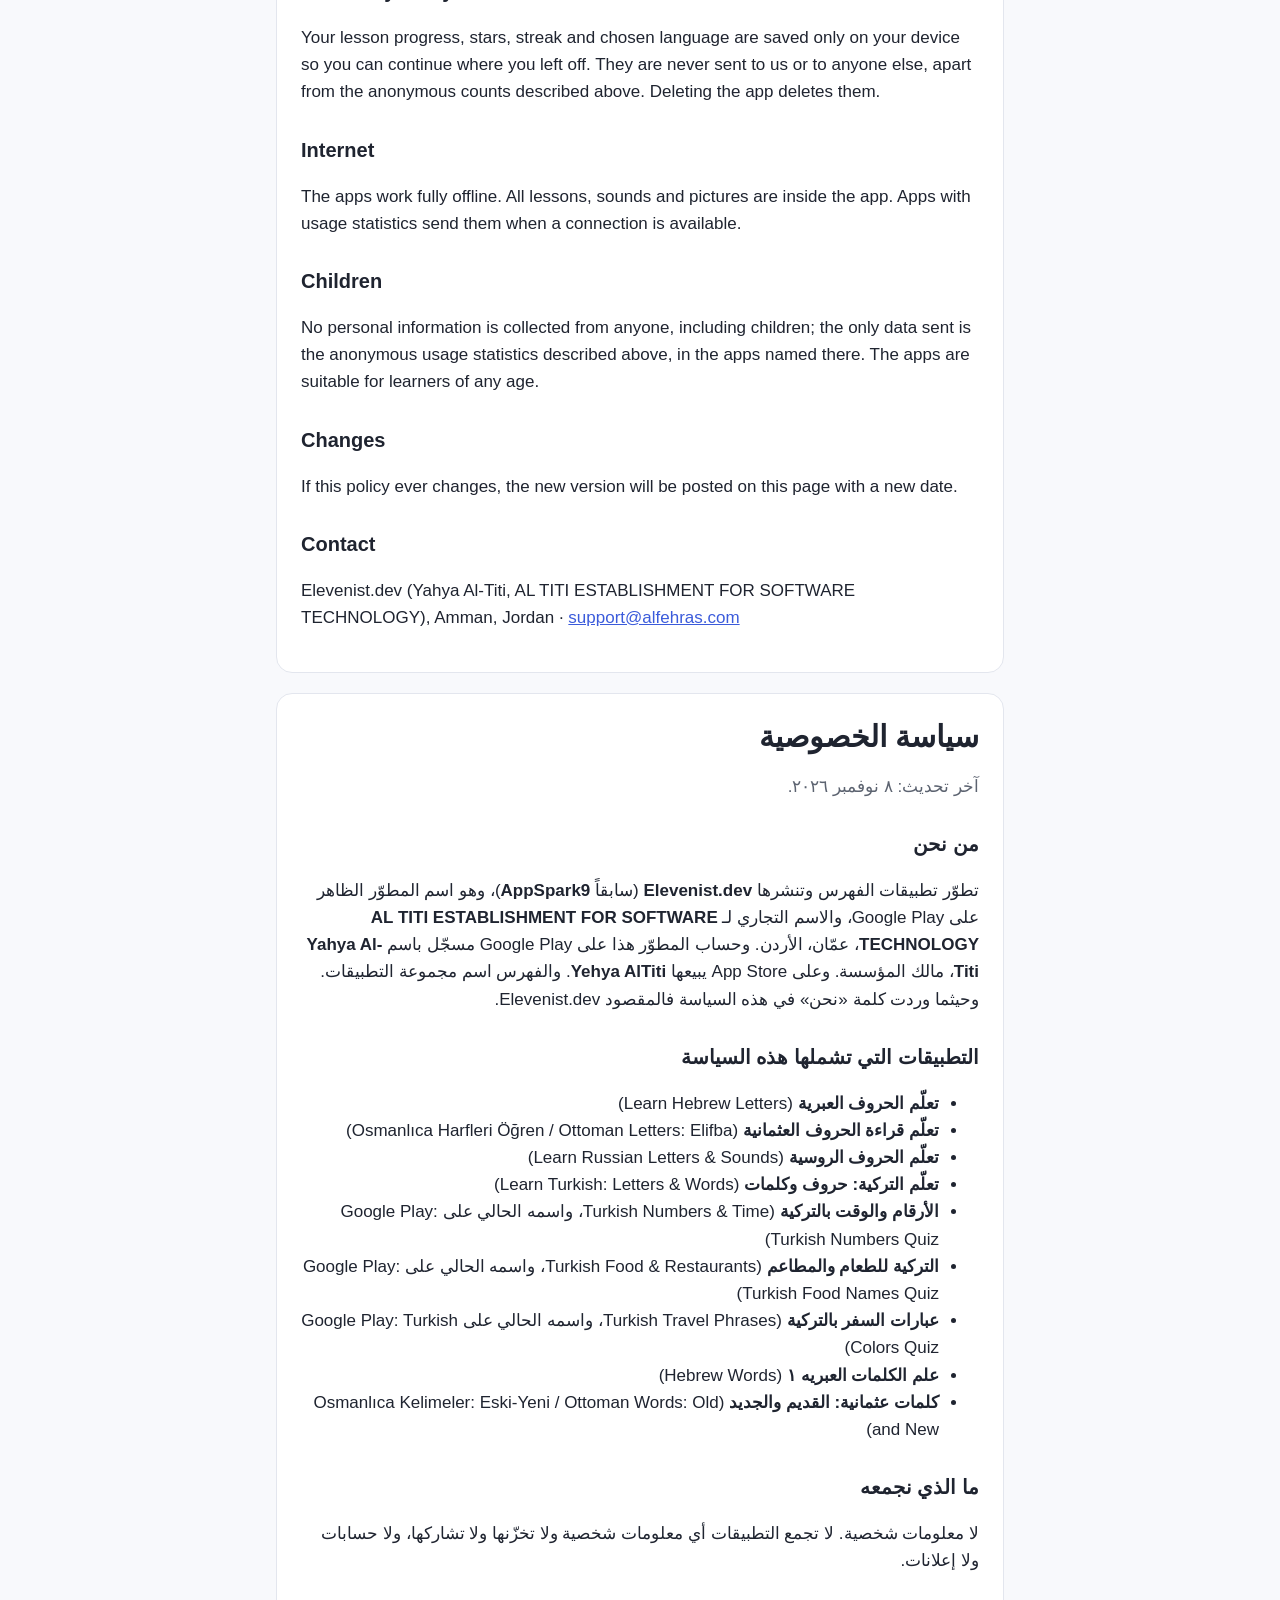
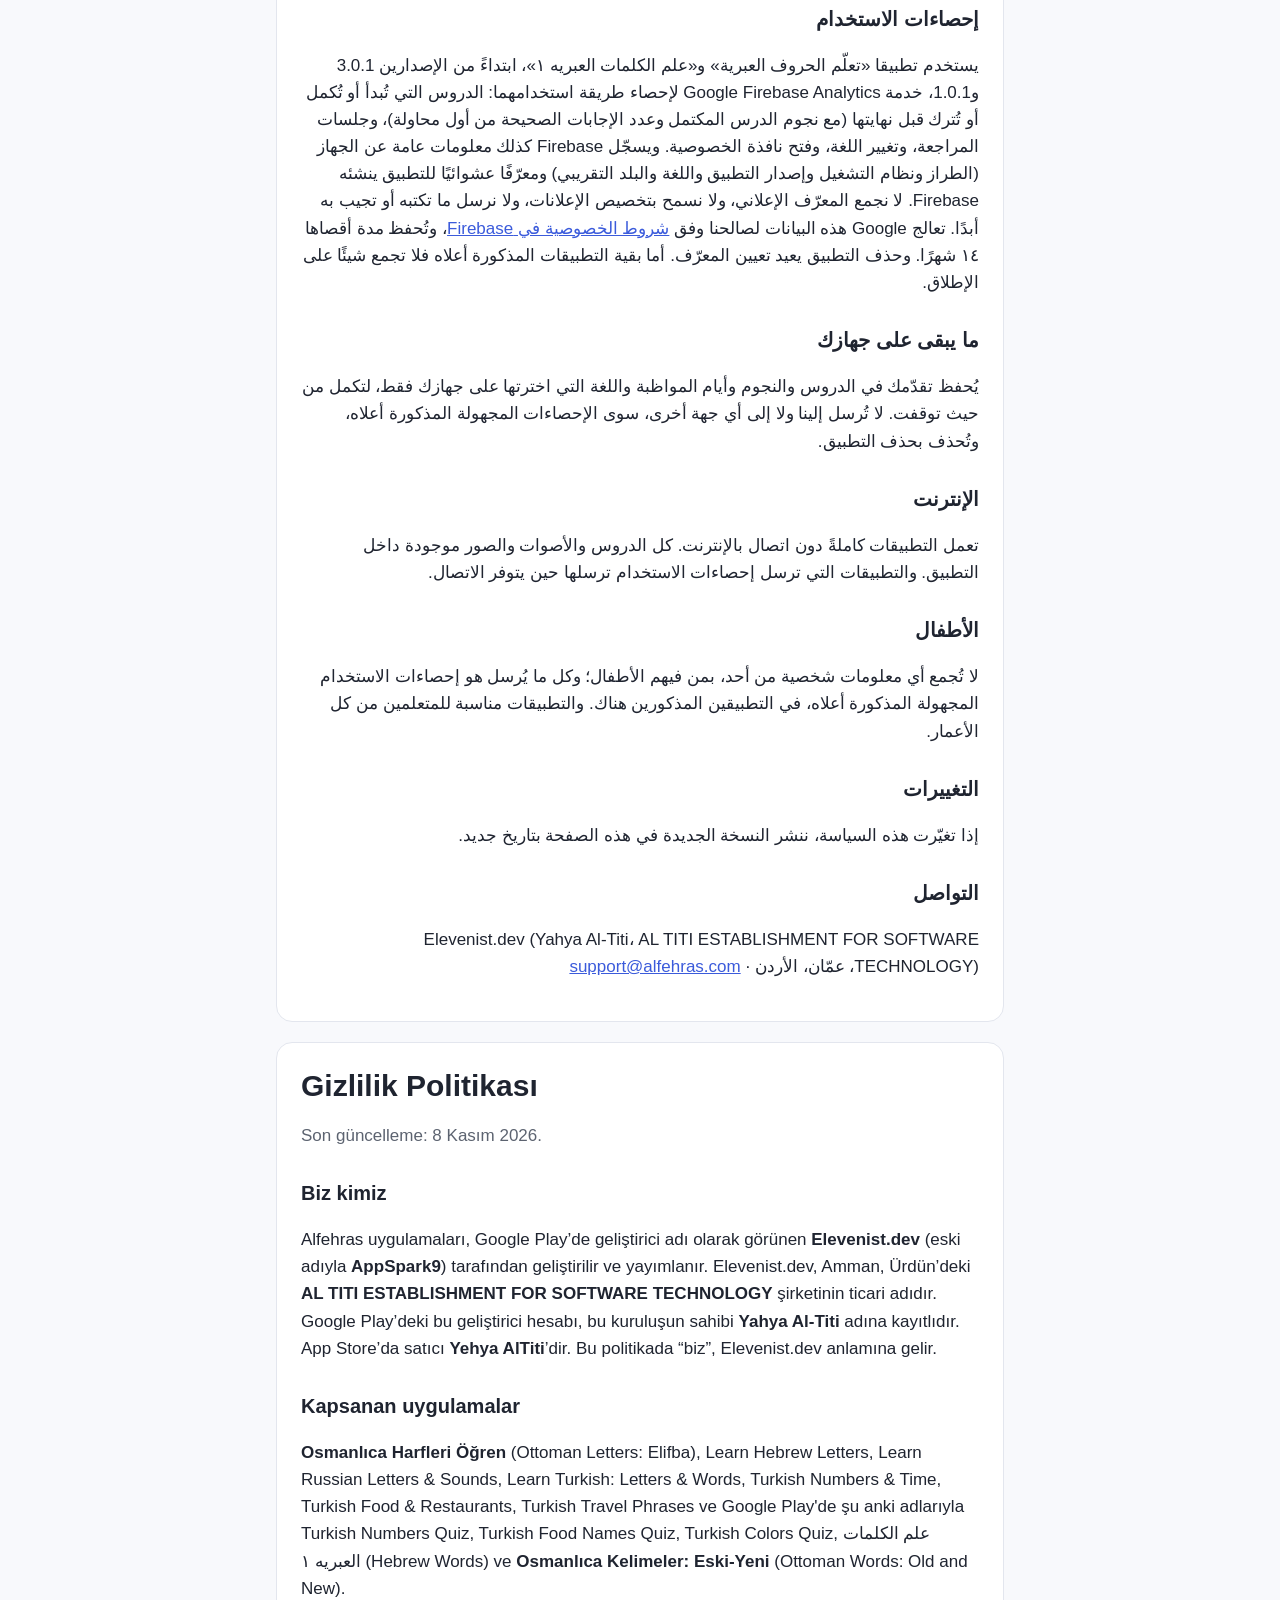
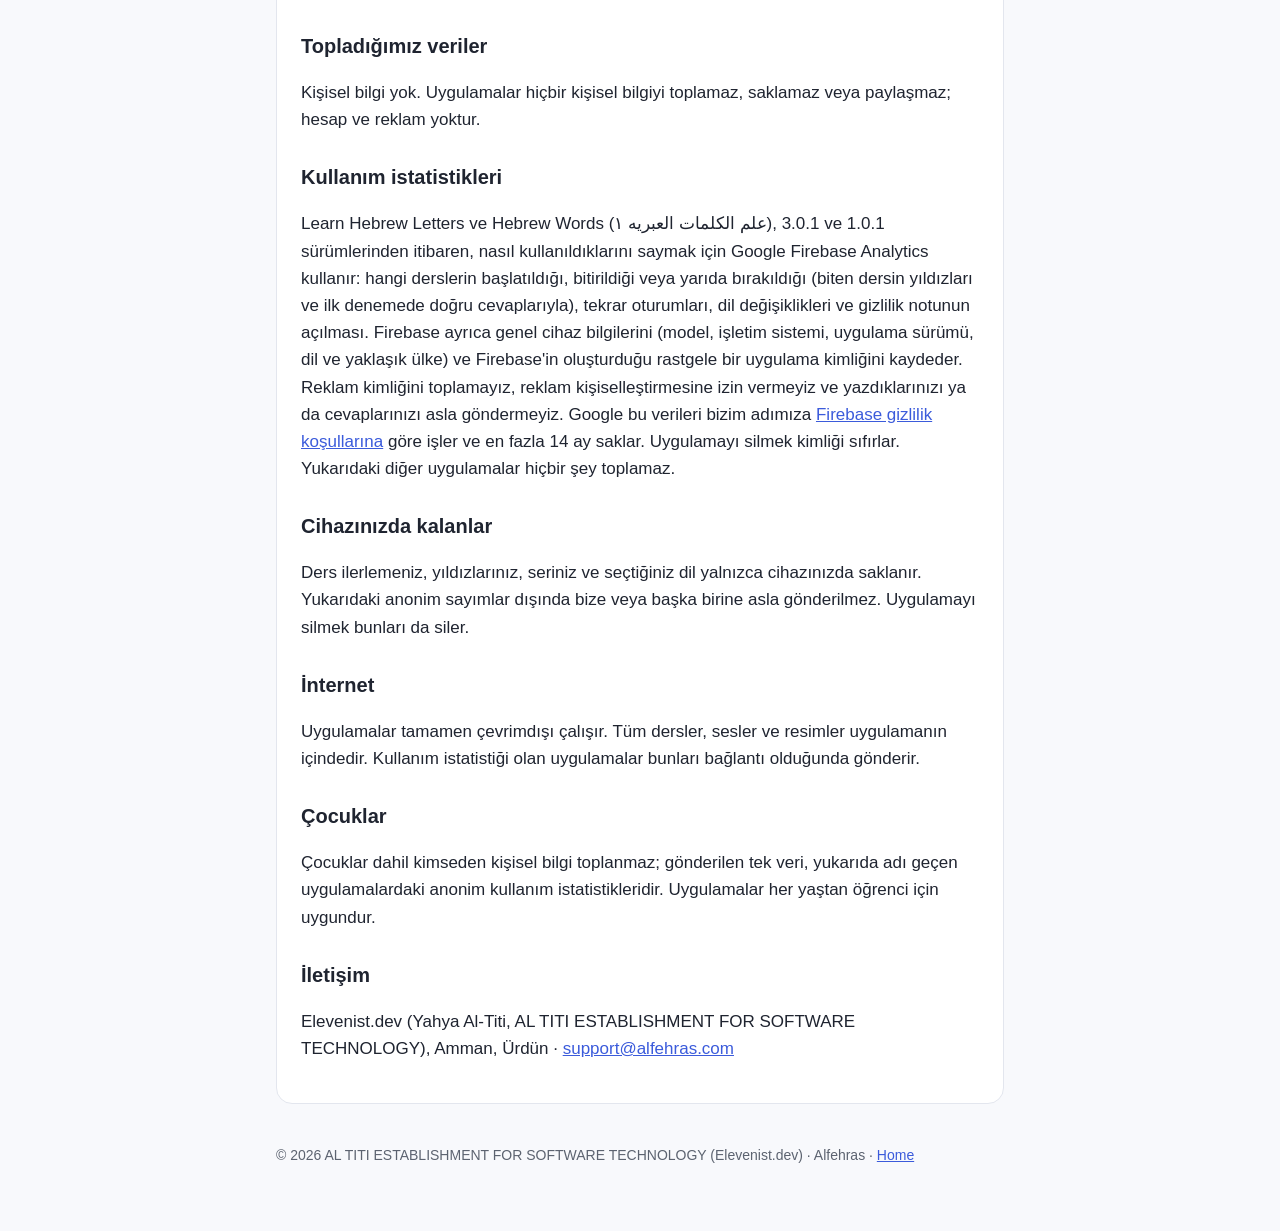
==== commit d38c22d3: "Alphabet apps privacy: anonymous usage statistics in Hebrew Letters and Hebrew Words Co-Authored-By:" ====
--- a/privacy/index.html
+++ b/privacy/index.html
@@ -13,7 +13,7 @@
 
 <section class="lang" lang="en">
 <h1>Privacy Policy</h1>
-<p class="muted">Last updated 4 November 2026.</p>
+<p class="muted">Last updated 8 November 2026.</p>
 <h2>Who we are</h2>
 <p>The Alfehras apps are developed and published by <strong>Elevenist.dev</strong> (formerly <strong>AppSpark9</strong>), the developer name shown on Google Play. That developer account on Google Play is registered to <strong>Yahya Al-Titi</strong>, owner of <strong>AL TITI ESTABLISHMENT FOR SOFTWARE TECHNOLOGY</strong>, Amman, Jordan, and Elevenist.dev is a trade name of that establishment. On the App Store they are sold by <strong>Yehya AlTiti</strong>. Alfehras is the name of the app family. In this policy, “we” means Elevenist.dev.</p>
 <h2>Apps covered by this policy</h2>
@@ -29,13 +29,15 @@
 <li><strong>Osmanlıca Kelimeler: Eski-Yeni</strong>, also listed as <strong>Ottoman Words: Old and New</strong> (<span lang="ar" dir="rtl">كلمات عثمانية: القديم والجديد</span>): Google Play and App Store com.alfehras.osmanlica</li>
 </ul>
 <h2>What we collect</h2>
-<p>Nothing. The apps do not collect, store or share any personal information. There are no accounts, no ads, no analytics and no tracking.</p>
+<p>No personal information. The apps do not collect, store or share any personal information, and there are no accounts and no ads.</p>
+<h2>Usage statistics</h2>
+<p>Learn Hebrew Letters and Hebrew Words (علم الكلمات العبريه ١), from version 3.0.1 and 1.0.1, use Google Firebase Analytics to count how they are used: which lessons are started, finished or left early (with the stars and first-try answers of a finished lesson), practice sessions, language changes and opening the privacy note. Firebase also records general device information (model, operating system, app version, language and approximate country) and a random app-instance identifier created by Firebase. We do not collect the advertising ID, do not allow ad personalisation, and never send what you type or answer. Google processes this data for us under its <a href="https://firebase.google.com/support/privacy">Firebase privacy terms</a>; it is kept for up to 14 months. Uninstalling the app resets the identifier. The other apps listed above collect nothing at all.</p>
 <h2>What stays on your device</h2>
-<p>Your lesson progress, stars, streak and chosen language are saved only on your device so you can continue where you left off. They are never sent to us or to anyone else. Deleting the app deletes them.</p>
+<p>Your lesson progress, stars, streak and chosen language are saved only on your device so you can continue where you left off. They are never sent to us or to anyone else, apart from the anonymous counts described above. Deleting the app deletes them.</p>
 <h2>Internet</h2>
-<p>The apps work fully offline. All lessons, sounds and pictures are inside the app.</p>
+<p>The apps work fully offline. All lessons, sounds and pictures are inside the app. Apps with usage statistics send them when a connection is available.</p>
 <h2>Children</h2>
-<p>Because no data is collected, the apps are safe for learners of any age.</p>
+<p>No personal information is collected from anyone, including children; the only data sent is the anonymous usage statistics described above, in the apps named there. The apps are suitable for learners of any age.</p>
 <h2>Changes</h2>
 <p>If this policy ever changes, the new version will be posted on this page with a new date.</p>
 <h2>Contact</h2>
@@ -44,7 +46,7 @@
 
 <section class="lang" lang="ar" dir="rtl">
 <h1>سياسة الخصوصية</h1>
-<p class="muted">آخر تحديث: ٤ نوفمبر ٢٠٢٦.</p>
+<p class="muted">آخر تحديث: ٨ نوفمبر ٢٠٢٦.</p>
 <h2>من نحن</h2>
 <p>تطوّر تطبيقات الفهرس وتنشرها <strong>Elevenist.dev</strong> (سابقاً <strong>AppSpark9</strong>)، وهو اسم المطوّر الظاهر على Google Play، والاسم التجاري لـ <strong>AL TITI ESTABLISHMENT FOR SOFTWARE TECHNOLOGY</strong>، عمّان، الأردن. وحساب المطوّر هذا على Google Play مسجّل باسم <strong>Yahya Al-Titi</strong>، مالك المؤسسة. وعلى App Store يبيعها <strong>Yehya AlTiti</strong>. والفهرس اسم مجموعة التطبيقات. وحيثما وردت كلمة «نحن» في هذه السياسة فالمقصود Elevenist.dev.</p>
 <h2>التطبيقات التي تشملها هذه السياسة</h2>
@@ -60,13 +62,15 @@
 <li><strong>كلمات عثمانية: القديم والجديد</strong> (Osmanlıca Kelimeler: Eski-Yeni / Ottoman Words: Old and New)</li>
 </ul>
 <h2>ما الذي نجمعه</h2>
-<p>لا شيء. لا تجمع التطبيقات أي معلومات شخصية ولا تخزّنها ولا تشاركها. لا حسابات، ولا إعلانات، ولا إحصاءات، ولا تتبّع.</p>
+<p>لا معلومات شخصية. لا تجمع التطبيقات أي معلومات شخصية ولا تخزّنها ولا تشاركها، ولا حسابات ولا إعلانات.</p>
+<h2>إحصاءات الاستخدام</h2>
+<p>يستخدم تطبيقا «تعلّم الحروف العبرية» و«علم الكلمات العبريه ١»، ابتداءً من الإصدارين 3.0.1 و1.0.1، خدمة Google Firebase Analytics لإحصاء طريقة استخدامهما: الدروس التي تُبدأ أو تُكمل أو تُترك قبل نهايتها (مع نجوم الدرس المكتمل وعدد الإجابات الصحيحة من أول محاولة)، وجلسات المراجعة، وتغيير اللغة، وفتح نافذة الخصوصية. ويسجّل Firebase كذلك معلومات عامة عن الجهاز (الطراز ونظام التشغيل وإصدار التطبيق واللغة والبلد التقريبي) ومعرّفًا عشوائيًا للتطبيق ينشئه Firebase. لا نجمع المعرّف الإعلاني، ولا نسمح بتخصيص الإعلانات، ولا نرسل ما تكتبه أو تجيب به أبدًا. تعالج Google هذه البيانات لصالحنا وفق <a href="https://firebase.google.com/support/privacy">شروط الخصوصية في Firebase</a>، وتُحفظ مدة أقصاها ١٤ شهرًا. وحذف التطبيق يعيد تعيين المعرّف. أما بقية التطبيقات المذكورة أعلاه فلا تجمع شيئًا على الإطلاق.</p>
 <h2>ما يبقى على جهازك</h2>
-<p>يُحفظ تقدّمك في الدروس والنجوم وأيام المواظبة واللغة التي اخترتها على جهازك فقط، لتكمل من حيث توقفت. لا تُرسل إلينا ولا إلى أي جهة أخرى، وتُحذف بحذف التطبيق.</p>
+<p>يُحفظ تقدّمك في الدروس والنجوم وأيام المواظبة واللغة التي اخترتها على جهازك فقط، لتكمل من حيث توقفت. لا تُرسل إلينا ولا إلى أي جهة أخرى، سوى الإحصاءات المجهولة المذكورة أعلاه، وتُحذف بحذف التطبيق.</p>
 <h2>الإنترنت</h2>
-<p>تعمل التطبيقات كاملةً دون اتصال بالإنترنت. كل الدروس والأصوات والصور موجودة داخل التطبيق.</p>
+<p>تعمل التطبيقات كاملةً دون اتصال بالإنترنت. كل الدروس والأصوات والصور موجودة داخل التطبيق. والتطبيقات التي ترسل إحصاءات الاستخدام ترسلها حين يتوفر الاتصال.</p>
 <h2>الأطفال</h2>
-<p>بما أنه لا تُجمع أي بيانات، فالتطبيقات آمنة للمتعلمين من كل الأعمار.</p>
+<p>لا تُجمع أي معلومات شخصية من أحد، بمن فيهم الأطفال؛ وكل ما يُرسل هو إحصاءات الاستخدام المجهولة المذكورة أعلاه، في التطبيقين المذكورين هناك. والتطبيقات مناسبة للمتعلمين من كل الأعمار.</p>
 <h2>التغييرات</h2>
 <p>إذا تغيّرت هذه السياسة، ننشر النسخة الجديدة في هذه الصفحة بتاريخ جديد.</p>
 <h2>التواصل</h2>
@@ -75,19 +79,21 @@
 
 <section class="lang" lang="tr">
 <h1>Gizlilik Politikası</h1>
-<p class="muted">Son güncelleme: 4 Kasım 2026.</p>
+<p class="muted">Son güncelleme: 8 Kasım 2026.</p>
 <h2>Biz kimiz</h2>
 <p>Alfehras uygulamaları, Google Play’de geliştirici adı olarak görünen <strong>Elevenist.dev</strong> (eski adıyla <strong>AppSpark9</strong>) tarafından geliştirilir ve yayımlanır. Elevenist.dev, Amman, Ürdün’deki <strong>AL TITI ESTABLISHMENT FOR SOFTWARE TECHNOLOGY</strong> şirketinin ticari adıdır. Google Play’deki bu geliştirici hesabı, bu kuruluşun sahibi <strong>Yahya Al-Titi</strong> adına kayıtlıdır. App Store’da satıcı <strong>Yehya AlTiti</strong>’dir. Bu politikada “biz”, Elevenist.dev anlamına gelir.</p>
 <h2>Kapsanan uygulamalar</h2>
 <p><strong>Osmanlıca Harfleri Öğren</strong> (Ottoman Letters: Elifba), Learn Hebrew Letters, Learn Russian Letters &amp; Sounds, Learn Turkish: Letters &amp; Words, Turkish Numbers &amp; Time, Turkish Food &amp; Restaurants, Turkish Travel Phrases ve Google Play'de şu anki adlarıyla Turkish Numbers Quiz, Turkish Food Names Quiz, Turkish Colors Quiz, علم الكلمات العبريه ١ (Hebrew Words) ve <strong>Osmanlıca Kelimeler: Eski-Yeni</strong> (Ottoman Words: Old and New).</p>
 <h2>Topladığımız veriler</h2>
-<p>Hiçbiri. Uygulamalar hiçbir kişisel bilgiyi toplamaz, saklamaz veya paylaşmaz. Hesap, reklam, analiz veya takip yoktur.</p>
+<p>Kişisel bilgi yok. Uygulamalar hiçbir kişisel bilgiyi toplamaz, saklamaz veya paylaşmaz; hesap ve reklam yoktur.</p>
+<h2>Kullanım istatistikleri</h2>
+<p>Learn Hebrew Letters ve Hebrew Words (علم الكلمات العبريه ١), 3.0.1 ve 1.0.1 sürümlerinden itibaren, nasıl kullanıldıklarını saymak için Google Firebase Analytics kullanır: hangi derslerin başlatıldığı, bitirildiği veya yarıda bırakıldığı (biten dersin yıldızları ve ilk denemede doğru cevaplarıyla), tekrar oturumları, dil değişiklikleri ve gizlilik notunun açılması. Firebase ayrıca genel cihaz bilgilerini (model, işletim sistemi, uygulama sürümü, dil ve yaklaşık ülke) ve Firebase'in oluşturduğu rastgele bir uygulama kimliğini kaydeder. Reklam kimliğini toplamayız, reklam kişiselleştirmesine izin vermeyiz ve yazdıklarınızı ya da cevaplarınızı asla göndermeyiz. Google bu verileri bizim adımıza <a href="https://firebase.google.com/support/privacy">Firebase gizlilik koşullarına</a> göre işler ve en fazla 14 ay saklar. Uygulamayı silmek kimliği sıfırlar. Yukarıdaki diğer uygulamalar hiçbir şey toplamaz.</p>
 <h2>Cihazınızda kalanlar</h2>
-<p>Ders ilerlemeniz, yıldızlarınız, seriniz ve seçtiğiniz dil yalnızca cihazınızda saklanır. Bize veya başka birine asla gönderilmez. Uygulamayı silmek bunları da siler.</p>
+<p>Ders ilerlemeniz, yıldızlarınız, seriniz ve seçtiğiniz dil yalnızca cihazınızda saklanır. Yukarıdaki anonim sayımlar dışında bize veya başka birine asla gönderilmez. Uygulamayı silmek bunları da siler.</p>
 <h2>İnternet</h2>
-<p>Uygulamalar tamamen çevrimdışı çalışır. Tüm dersler, sesler ve resimler uygulamanın içindedir.</p>
+<p>Uygulamalar tamamen çevrimdışı çalışır. Tüm dersler, sesler ve resimler uygulamanın içindedir. Kullanım istatistiği olan uygulamalar bunları bağlantı olduğunda gönderir.</p>
 <h2>Çocuklar</h2>
-<p>Hiçbir veri toplanmadığı için uygulamalar her yaştan öğrenci için güvenlidir.</p>
+<p>Çocuklar dahil kimseden kişisel bilgi toplanmaz; gönderilen tek veri, yukarıda adı geçen uygulamalardaki anonim kullanım istatistikleridir. Uygulamalar her yaştan öğrenci için uygundur.</p>
 <h2>İletişim</h2>
 <p>Elevenist.dev (Yahya Al-Titi, AL TITI ESTABLISHMENT FOR SOFTWARE TECHNOLOGY), Amman, Ürdün · <a href="mailto:support@alfehras.com">support@alfehras.com</a></p>
 </section>
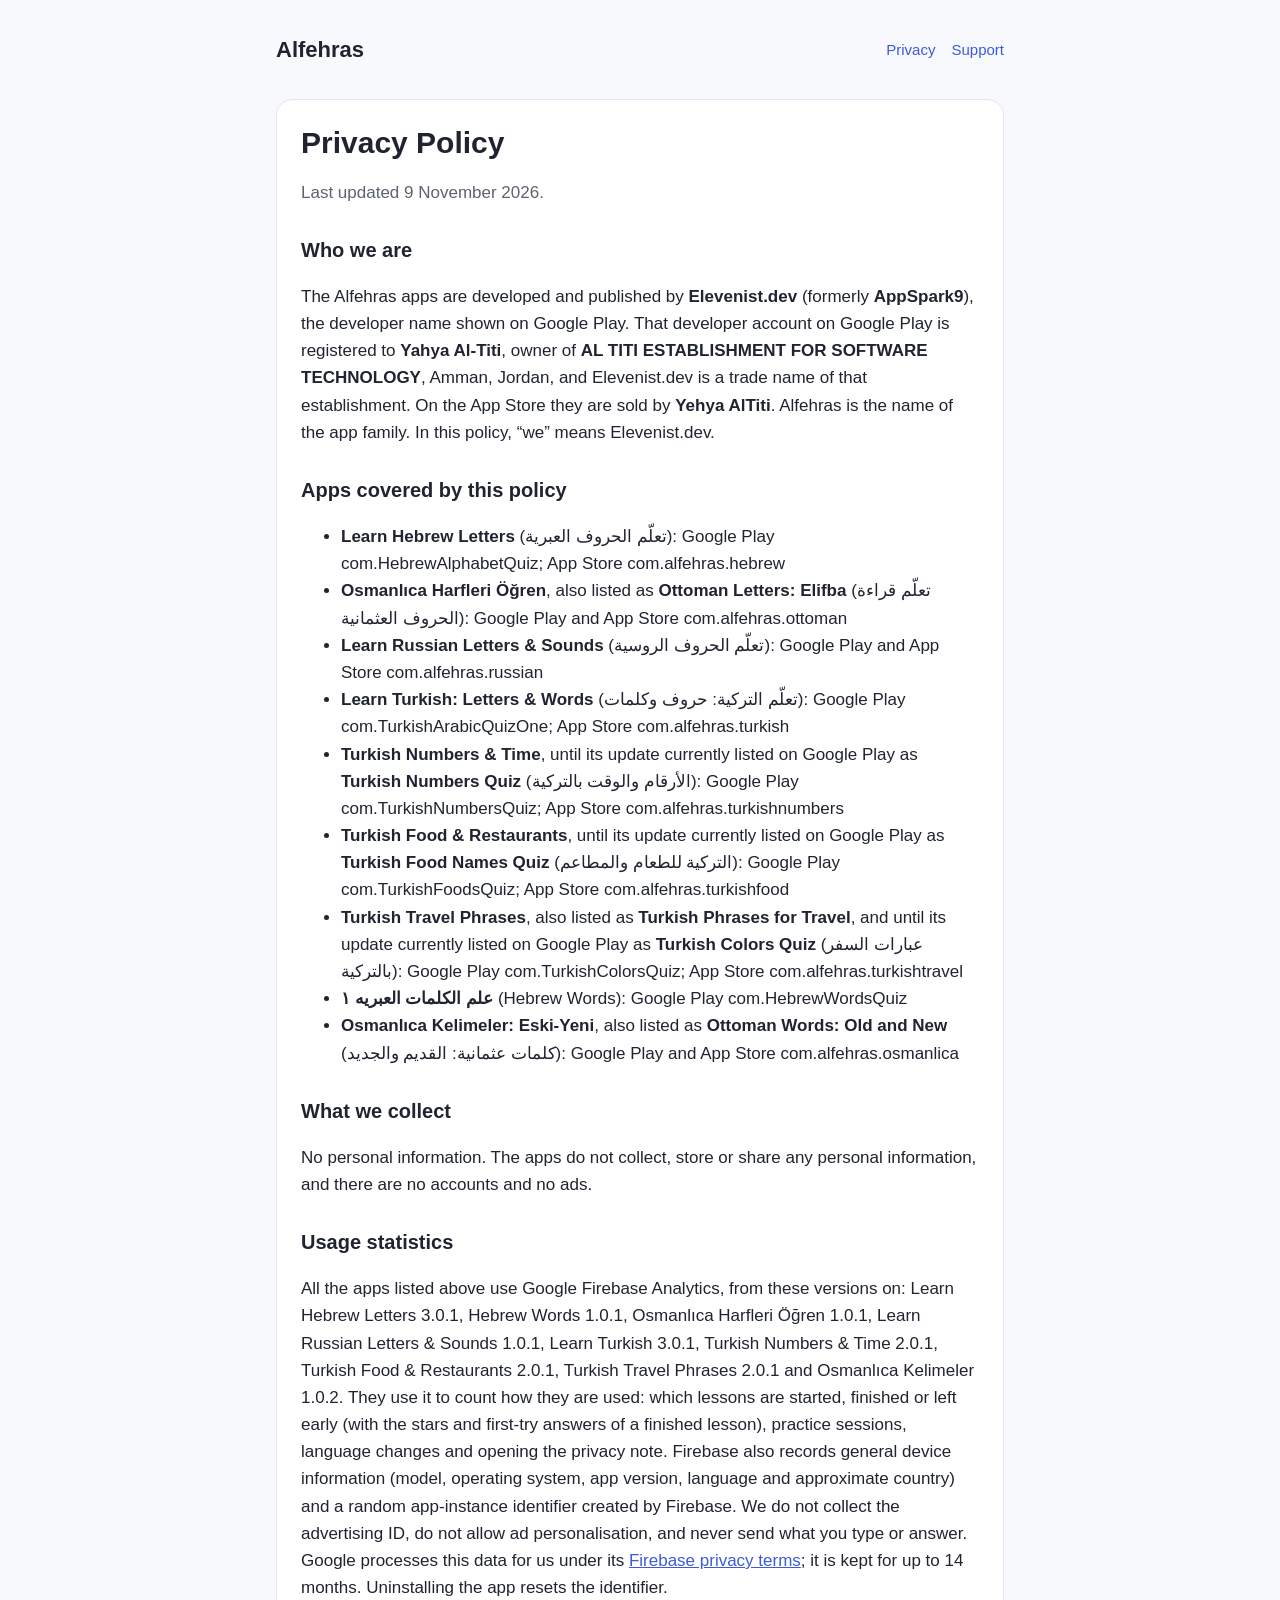
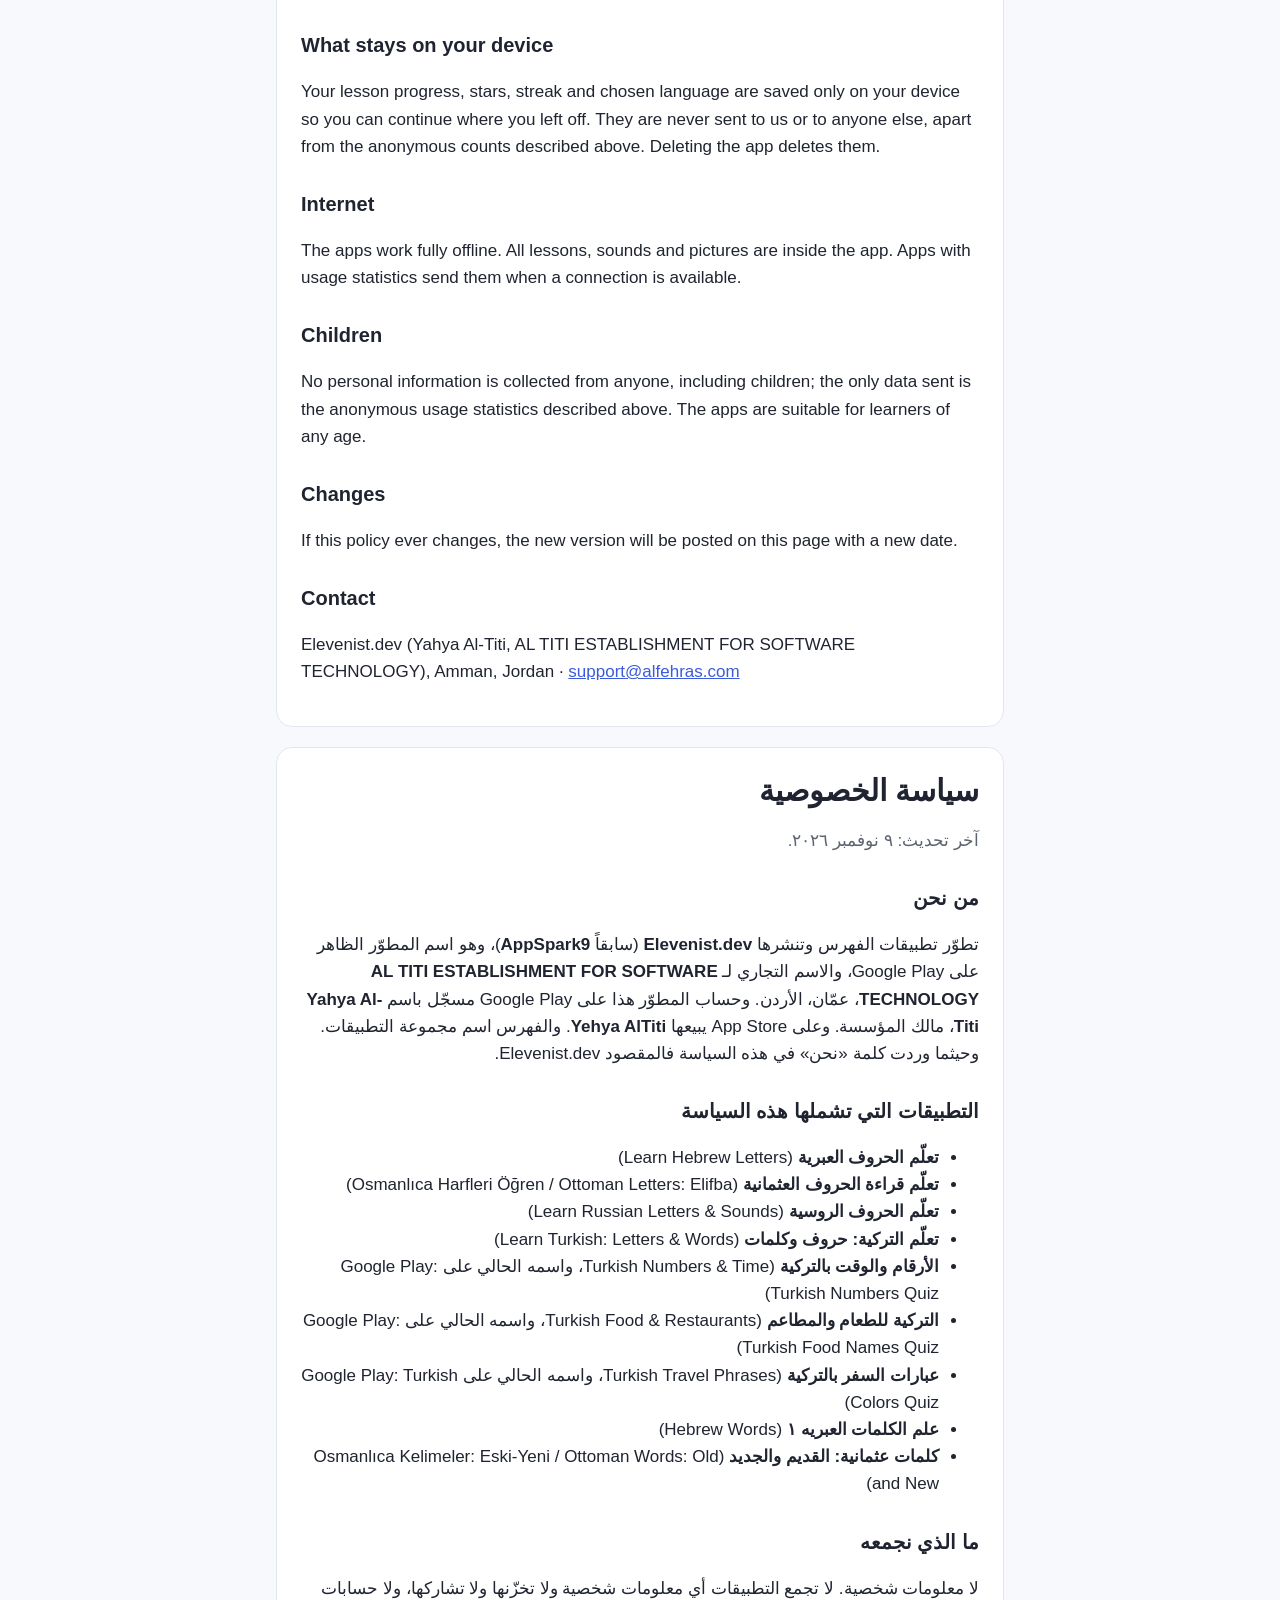
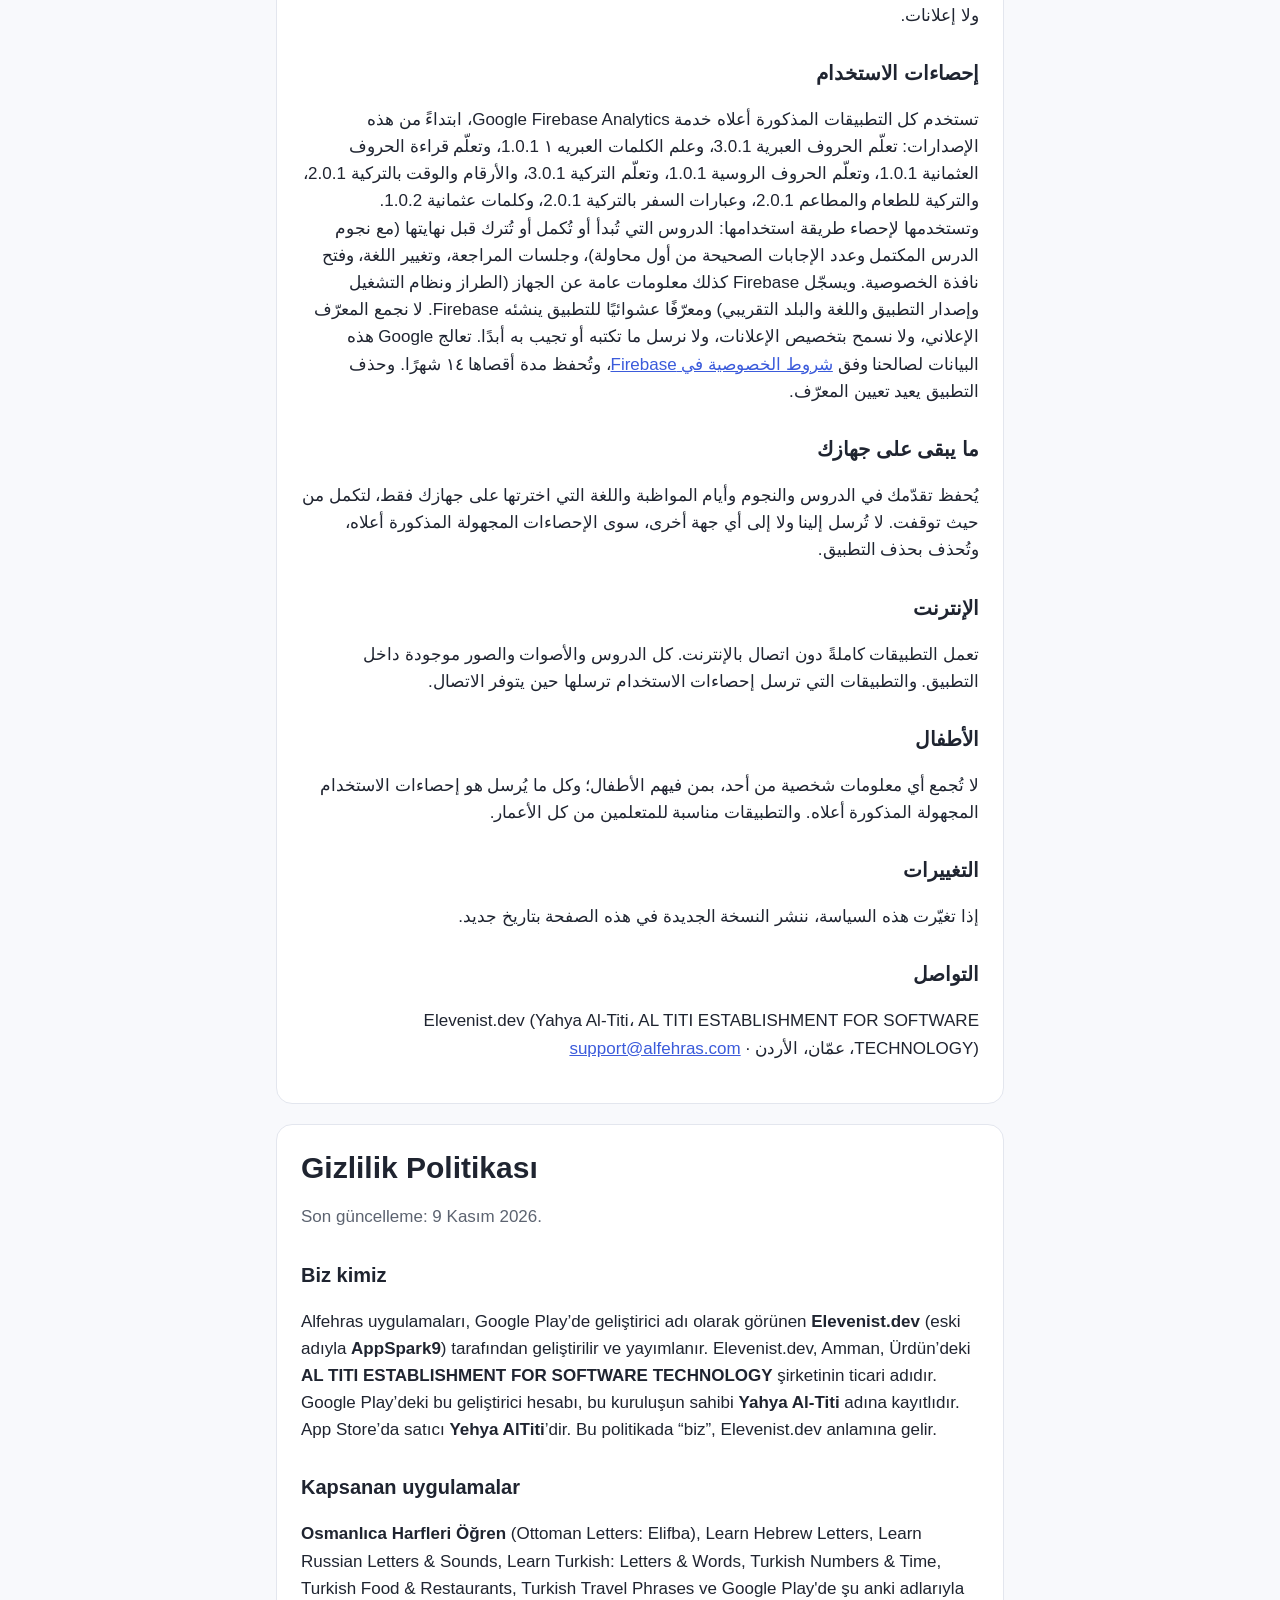
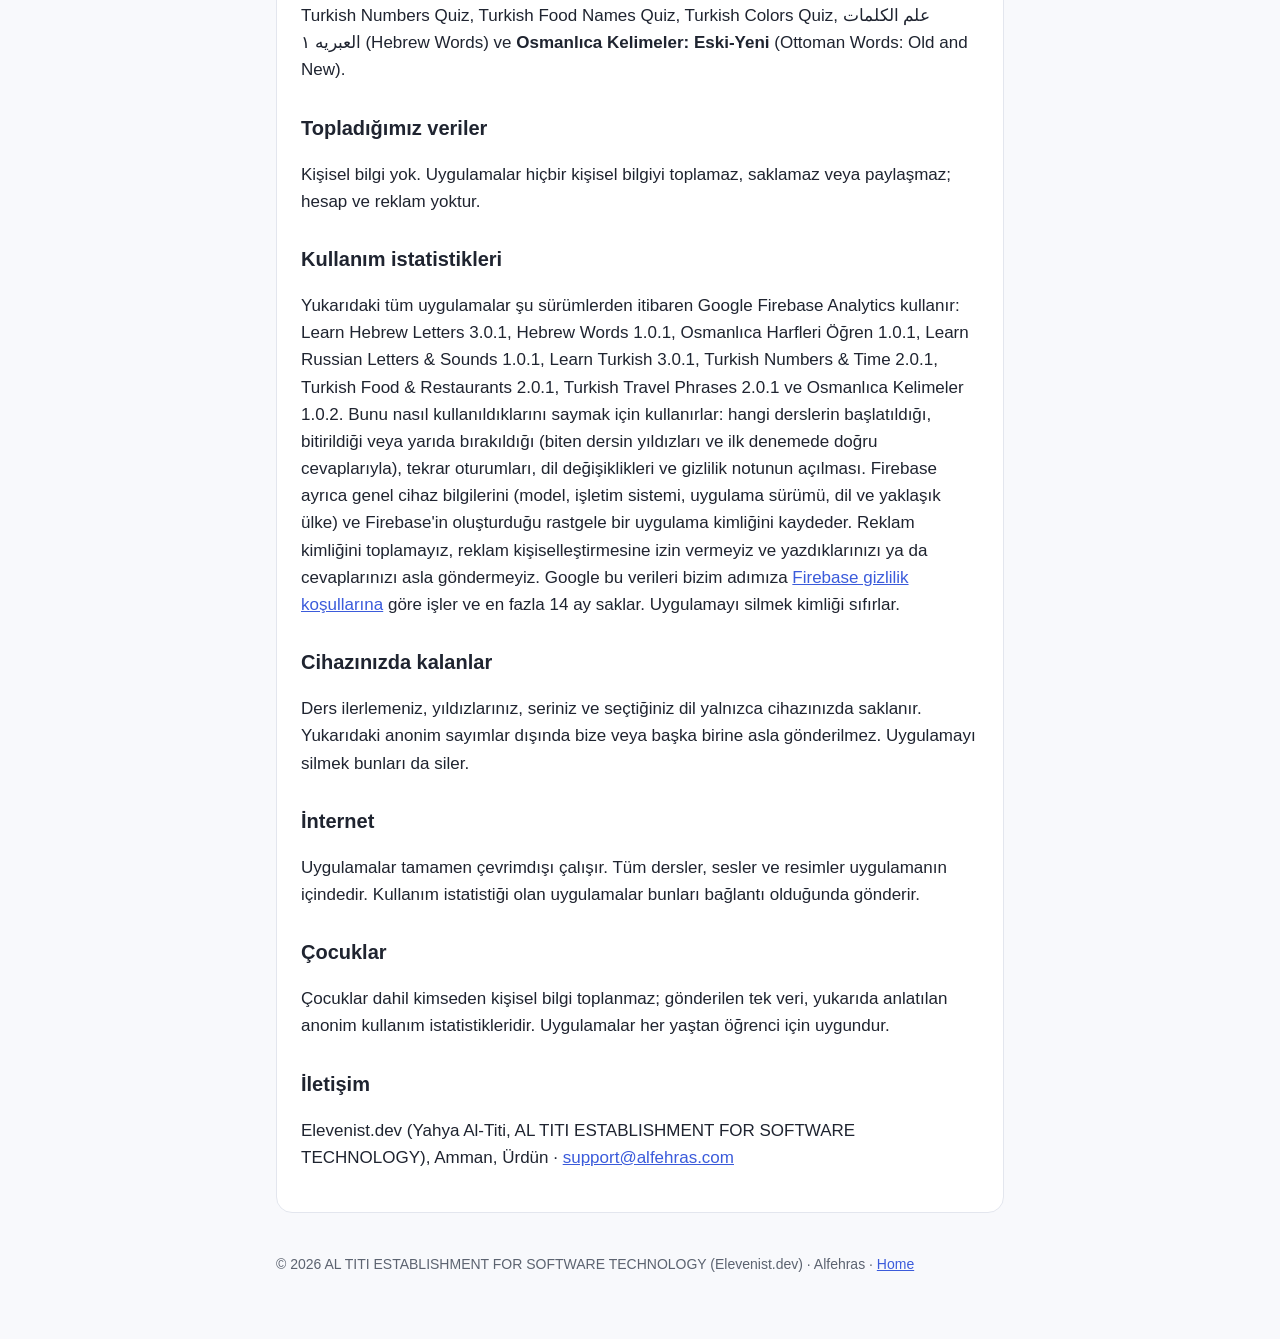
==== commit 7aa6e201: "Alphabet apps privacy: usage statistics now in all nine apps; Russian package corrected Co-Authored-" ====
--- a/privacy/index.html
+++ b/privacy/index.html
@@ -13,14 +13,14 @@
 
 <section class="lang" lang="en">
 <h1>Privacy Policy</h1>
-<p class="muted">Last updated 8 November 2026.</p>
+<p class="muted">Last updated 9 November 2026.</p>
 <h2>Who we are</h2>
 <p>The Alfehras apps are developed and published by <strong>Elevenist.dev</strong> (formerly <strong>AppSpark9</strong>), the developer name shown on Google Play. That developer account on Google Play is registered to <strong>Yahya Al-Titi</strong>, owner of <strong>AL TITI ESTABLISHMENT FOR SOFTWARE TECHNOLOGY</strong>, Amman, Jordan, and Elevenist.dev is a trade name of that establishment. On the App Store they are sold by <strong>Yehya AlTiti</strong>. Alfehras is the name of the app family. In this policy, “we” means Elevenist.dev.</p>
 <h2>Apps covered by this policy</h2>
 <ul>
 <li><strong>Learn Hebrew Letters</strong> (<span lang="ar" dir="rtl">تعلّم الحروف العبرية</span>): Google Play com.HebrewAlphabetQuiz; App Store com.alfehras.hebrew</li>
 <li><strong>Osmanlıca Harfleri Öğren</strong>, also listed as <strong>Ottoman Letters: Elifba</strong> (<span lang="ar" dir="rtl">تعلّم قراءة الحروف العثمانية</span>): Google Play and App Store com.alfehras.ottoman</li>
-<li><strong>Learn Russian Letters &amp; Sounds</strong> (<span lang="ar" dir="rtl">تعلّم الحروف الروسية</span>): Google Play com.RussianAlphabetQuiz; App Store com.alfehras.russian</li>
+<li><strong>Learn Russian Letters &amp; Sounds</strong> (<span lang="ar" dir="rtl">تعلّم الحروف الروسية</span>): Google Play and App Store com.alfehras.russian</li>
 <li><strong>Learn Turkish: Letters &amp; Words</strong> (<span lang="ar" dir="rtl">تعلّم التركية: حروف وكلمات</span>): Google Play com.TurkishArabicQuizOne; App Store com.alfehras.turkish</li>
 <li><strong>Turkish Numbers &amp; Time</strong>, until its update currently listed on Google Play as <strong>Turkish Numbers Quiz</strong> (<span lang="ar" dir="rtl">الأرقام والوقت بالتركية</span>): Google Play com.TurkishNumbersQuiz; App Store com.alfehras.turkishnumbers</li>
 <li><strong>Turkish Food &amp; Restaurants</strong>, until its update currently listed on Google Play as <strong>Turkish Food Names Quiz</strong> (<span lang="ar" dir="rtl">التركية للطعام والمطاعم</span>): Google Play com.TurkishFoodsQuiz; App Store com.alfehras.turkishfood</li>
@@ -31,13 +31,13 @@
 <h2>What we collect</h2>
 <p>No personal information. The apps do not collect, store or share any personal information, and there are no accounts and no ads.</p>
 <h2>Usage statistics</h2>
-<p>Learn Hebrew Letters and Hebrew Words (علم الكلمات العبريه ١), from version 3.0.1 and 1.0.1, use Google Firebase Analytics to count how they are used: which lessons are started, finished or left early (with the stars and first-try answers of a finished lesson), practice sessions, language changes and opening the privacy note. Firebase also records general device information (model, operating system, app version, language and approximate country) and a random app-instance identifier created by Firebase. We do not collect the advertising ID, do not allow ad personalisation, and never send what you type or answer. Google processes this data for us under its <a href="https://firebase.google.com/support/privacy">Firebase privacy terms</a>; it is kept for up to 14 months. Uninstalling the app resets the identifier. The other apps listed above collect nothing at all.</p>
+<p>All the apps listed above use Google Firebase Analytics, from these versions on: Learn Hebrew Letters 3.0.1, Hebrew Words 1.0.1, Osmanlıca Harfleri Öğren 1.0.1, Learn Russian Letters &amp; Sounds 1.0.1, Learn Turkish 3.0.1, Turkish Numbers &amp; Time 2.0.1, Turkish Food &amp; Restaurants 2.0.1, Turkish Travel Phrases 2.0.1 and Osmanlıca Kelimeler 1.0.2. They use it to count how they are used: which lessons are started, finished or left early (with the stars and first-try answers of a finished lesson), practice sessions, language changes and opening the privacy note. Firebase also records general device information (model, operating system, app version, language and approximate country) and a random app-instance identifier created by Firebase. We do not collect the advertising ID, do not allow ad personalisation, and never send what you type or answer. Google processes this data for us under its <a href="https://firebase.google.com/support/privacy">Firebase privacy terms</a>; it is kept for up to 14 months. Uninstalling the app resets the identifier.</p>
 <h2>What stays on your device</h2>
 <p>Your lesson progress, stars, streak and chosen language are saved only on your device so you can continue where you left off. They are never sent to us or to anyone else, apart from the anonymous counts described above. Deleting the app deletes them.</p>
 <h2>Internet</h2>
 <p>The apps work fully offline. All lessons, sounds and pictures are inside the app. Apps with usage statistics send them when a connection is available.</p>
 <h2>Children</h2>
-<p>No personal information is collected from anyone, including children; the only data sent is the anonymous usage statistics described above, in the apps named there. The apps are suitable for learners of any age.</p>
+<p>No personal information is collected from anyone, including children; the only data sent is the anonymous usage statistics described above. The apps are suitable for learners of any age.</p>
 <h2>Changes</h2>
 <p>If this policy ever changes, the new version will be posted on this page with a new date.</p>
 <h2>Contact</h2>
@@ -46,7 +46,7 @@
 
 <section class="lang" lang="ar" dir="rtl">
 <h1>سياسة الخصوصية</h1>
-<p class="muted">آخر تحديث: ٨ نوفمبر ٢٠٢٦.</p>
+<p class="muted">آخر تحديث: ٩ نوفمبر ٢٠٢٦.</p>
 <h2>من نحن</h2>
 <p>تطوّر تطبيقات الفهرس وتنشرها <strong>Elevenist.dev</strong> (سابقاً <strong>AppSpark9</strong>)، وهو اسم المطوّر الظاهر على Google Play، والاسم التجاري لـ <strong>AL TITI ESTABLISHMENT FOR SOFTWARE TECHNOLOGY</strong>، عمّان، الأردن. وحساب المطوّر هذا على Google Play مسجّل باسم <strong>Yahya Al-Titi</strong>، مالك المؤسسة. وعلى App Store يبيعها <strong>Yehya AlTiti</strong>. والفهرس اسم مجموعة التطبيقات. وحيثما وردت كلمة «نحن» في هذه السياسة فالمقصود Elevenist.dev.</p>
 <h2>التطبيقات التي تشملها هذه السياسة</h2>
@@ -64,13 +64,13 @@
 <h2>ما الذي نجمعه</h2>
 <p>لا معلومات شخصية. لا تجمع التطبيقات أي معلومات شخصية ولا تخزّنها ولا تشاركها، ولا حسابات ولا إعلانات.</p>
 <h2>إحصاءات الاستخدام</h2>
-<p>يستخدم تطبيقا «تعلّم الحروف العبرية» و«علم الكلمات العبريه ١»، ابتداءً من الإصدارين 3.0.1 و1.0.1، خدمة Google Firebase Analytics لإحصاء طريقة استخدامهما: الدروس التي تُبدأ أو تُكمل أو تُترك قبل نهايتها (مع نجوم الدرس المكتمل وعدد الإجابات الصحيحة من أول محاولة)، وجلسات المراجعة، وتغيير اللغة، وفتح نافذة الخصوصية. ويسجّل Firebase كذلك معلومات عامة عن الجهاز (الطراز ونظام التشغيل وإصدار التطبيق واللغة والبلد التقريبي) ومعرّفًا عشوائيًا للتطبيق ينشئه Firebase. لا نجمع المعرّف الإعلاني، ولا نسمح بتخصيص الإعلانات، ولا نرسل ما تكتبه أو تجيب به أبدًا. تعالج Google هذه البيانات لصالحنا وفق <a href="https://firebase.google.com/support/privacy">شروط الخصوصية في Firebase</a>، وتُحفظ مدة أقصاها ١٤ شهرًا. وحذف التطبيق يعيد تعيين المعرّف. أما بقية التطبيقات المذكورة أعلاه فلا تجمع شيئًا على الإطلاق.</p>
+<p>تستخدم كل التطبيقات المذكورة أعلاه خدمة Google Firebase Analytics، ابتداءً من هذه الإصدارات: تعلّم الحروف العبرية 3.0.1، وعلم الكلمات العبريه ١ 1.0.1، وتعلّم قراءة الحروف العثمانية 1.0.1، وتعلّم الحروف الروسية 1.0.1، وتعلّم التركية 3.0.1، والأرقام والوقت بالتركية 2.0.1، والتركية للطعام والمطاعم 2.0.1، وعبارات السفر بالتركية 2.0.1، وكلمات عثمانية 1.0.2. وتستخدمها لإحصاء طريقة استخدامها: الدروس التي تُبدأ أو تُكمل أو تُترك قبل نهايتها (مع نجوم الدرس المكتمل وعدد الإجابات الصحيحة من أول محاولة)، وجلسات المراجعة، وتغيير اللغة، وفتح نافذة الخصوصية. ويسجّل Firebase كذلك معلومات عامة عن الجهاز (الطراز ونظام التشغيل وإصدار التطبيق واللغة والبلد التقريبي) ومعرّفًا عشوائيًا للتطبيق ينشئه Firebase. لا نجمع المعرّف الإعلاني، ولا نسمح بتخصيص الإعلانات، ولا نرسل ما تكتبه أو تجيب به أبدًا. تعالج Google هذه البيانات لصالحنا وفق <a href="https://firebase.google.com/support/privacy">شروط الخصوصية في Firebase</a>، وتُحفظ مدة أقصاها ١٤ شهرًا. وحذف التطبيق يعيد تعيين المعرّف.</p>
 <h2>ما يبقى على جهازك</h2>
 <p>يُحفظ تقدّمك في الدروس والنجوم وأيام المواظبة واللغة التي اخترتها على جهازك فقط، لتكمل من حيث توقفت. لا تُرسل إلينا ولا إلى أي جهة أخرى، سوى الإحصاءات المجهولة المذكورة أعلاه، وتُحذف بحذف التطبيق.</p>
 <h2>الإنترنت</h2>
 <p>تعمل التطبيقات كاملةً دون اتصال بالإنترنت. كل الدروس والأصوات والصور موجودة داخل التطبيق. والتطبيقات التي ترسل إحصاءات الاستخدام ترسلها حين يتوفر الاتصال.</p>
 <h2>الأطفال</h2>
-<p>لا تُجمع أي معلومات شخصية من أحد، بمن فيهم الأطفال؛ وكل ما يُرسل هو إحصاءات الاستخدام المجهولة المذكورة أعلاه، في التطبيقين المذكورين هناك. والتطبيقات مناسبة للمتعلمين من كل الأعمار.</p>
+<p>لا تُجمع أي معلومات شخصية من أحد، بمن فيهم الأطفال؛ وكل ما يُرسل هو إحصاءات الاستخدام المجهولة المذكورة أعلاه. والتطبيقات مناسبة للمتعلمين من كل الأعمار.</p>
 <h2>التغييرات</h2>
 <p>إذا تغيّرت هذه السياسة، ننشر النسخة الجديدة في هذه الصفحة بتاريخ جديد.</p>
 <h2>التواصل</h2>
@@ -79,7 +79,7 @@
 
 <section class="lang" lang="tr">
 <h1>Gizlilik Politikası</h1>
-<p class="muted">Son güncelleme: 8 Kasım 2026.</p>
+<p class="muted">Son güncelleme: 9 Kasım 2026.</p>
 <h2>Biz kimiz</h2>
 <p>Alfehras uygulamaları, Google Play’de geliştirici adı olarak görünen <strong>Elevenist.dev</strong> (eski adıyla <strong>AppSpark9</strong>) tarafından geliştirilir ve yayımlanır. Elevenist.dev, Amman, Ürdün’deki <strong>AL TITI ESTABLISHMENT FOR SOFTWARE TECHNOLOGY</strong> şirketinin ticari adıdır. Google Play’deki bu geliştirici hesabı, bu kuruluşun sahibi <strong>Yahya Al-Titi</strong> adına kayıtlıdır. App Store’da satıcı <strong>Yehya AlTiti</strong>’dir. Bu politikada “biz”, Elevenist.dev anlamına gelir.</p>
 <h2>Kapsanan uygulamalar</h2>
@@ -87,13 +87,13 @@
 <h2>Topladığımız veriler</h2>
 <p>Kişisel bilgi yok. Uygulamalar hiçbir kişisel bilgiyi toplamaz, saklamaz veya paylaşmaz; hesap ve reklam yoktur.</p>
 <h2>Kullanım istatistikleri</h2>
-<p>Learn Hebrew Letters ve Hebrew Words (علم الكلمات العبريه ١), 3.0.1 ve 1.0.1 sürümlerinden itibaren, nasıl kullanıldıklarını saymak için Google Firebase Analytics kullanır: hangi derslerin başlatıldığı, bitirildiği veya yarıda bırakıldığı (biten dersin yıldızları ve ilk denemede doğru cevaplarıyla), tekrar oturumları, dil değişiklikleri ve gizlilik notunun açılması. Firebase ayrıca genel cihaz bilgilerini (model, işletim sistemi, uygulama sürümü, dil ve yaklaşık ülke) ve Firebase'in oluşturduğu rastgele bir uygulama kimliğini kaydeder. Reklam kimliğini toplamayız, reklam kişiselleştirmesine izin vermeyiz ve yazdıklarınızı ya da cevaplarınızı asla göndermeyiz. Google bu verileri bizim adımıza <a href="https://firebase.google.com/support/privacy">Firebase gizlilik koşullarına</a> göre işler ve en fazla 14 ay saklar. Uygulamayı silmek kimliği sıfırlar. Yukarıdaki diğer uygulamalar hiçbir şey toplamaz.</p>
+<p>Yukarıdaki tüm uygulamalar şu sürümlerden itibaren Google Firebase Analytics kullanır: Learn Hebrew Letters 3.0.1, Hebrew Words 1.0.1, Osmanlıca Harfleri Öğren 1.0.1, Learn Russian Letters &amp; Sounds 1.0.1, Learn Turkish 3.0.1, Turkish Numbers &amp; Time 2.0.1, Turkish Food &amp; Restaurants 2.0.1, Turkish Travel Phrases 2.0.1 ve Osmanlıca Kelimeler 1.0.2. Bunu nasıl kullanıldıklarını saymak için kullanırlar: hangi derslerin başlatıldığı, bitirildiği veya yarıda bırakıldığı (biten dersin yıldızları ve ilk denemede doğru cevaplarıyla), tekrar oturumları, dil değişiklikleri ve gizlilik notunun açılması. Firebase ayrıca genel cihaz bilgilerini (model, işletim sistemi, uygulama sürümü, dil ve yaklaşık ülke) ve Firebase'in oluşturduğu rastgele bir uygulama kimliğini kaydeder. Reklam kimliğini toplamayız, reklam kişiselleştirmesine izin vermeyiz ve yazdıklarınızı ya da cevaplarınızı asla göndermeyiz. Google bu verileri bizim adımıza <a href="https://firebase.google.com/support/privacy">Firebase gizlilik koşullarına</a> göre işler ve en fazla 14 ay saklar. Uygulamayı silmek kimliği sıfırlar.</p>
 <h2>Cihazınızda kalanlar</h2>
 <p>Ders ilerlemeniz, yıldızlarınız, seriniz ve seçtiğiniz dil yalnızca cihazınızda saklanır. Yukarıdaki anonim sayımlar dışında bize veya başka birine asla gönderilmez. Uygulamayı silmek bunları da siler.</p>
 <h2>İnternet</h2>
 <p>Uygulamalar tamamen çevrimdışı çalışır. Tüm dersler, sesler ve resimler uygulamanın içindedir. Kullanım istatistiği olan uygulamalar bunları bağlantı olduğunda gönderir.</p>
 <h2>Çocuklar</h2>
-<p>Çocuklar dahil kimseden kişisel bilgi toplanmaz; gönderilen tek veri, yukarıda adı geçen uygulamalardaki anonim kullanım istatistikleridir. Uygulamalar her yaştan öğrenci için uygundur.</p>
+<p>Çocuklar dahil kimseden kişisel bilgi toplanmaz; gönderilen tek veri, yukarıda anlatılan anonim kullanım istatistikleridir. Uygulamalar her yaştan öğrenci için uygundur.</p>
 <h2>İletişim</h2>
 <p>Elevenist.dev (Yahya Al-Titi, AL TITI ESTABLISHMENT FOR SOFTWARE TECHNOLOGY), Amman, Ürdün · <a href="mailto:support@alfehras.com">support@alfehras.com</a></p>
 </section>
